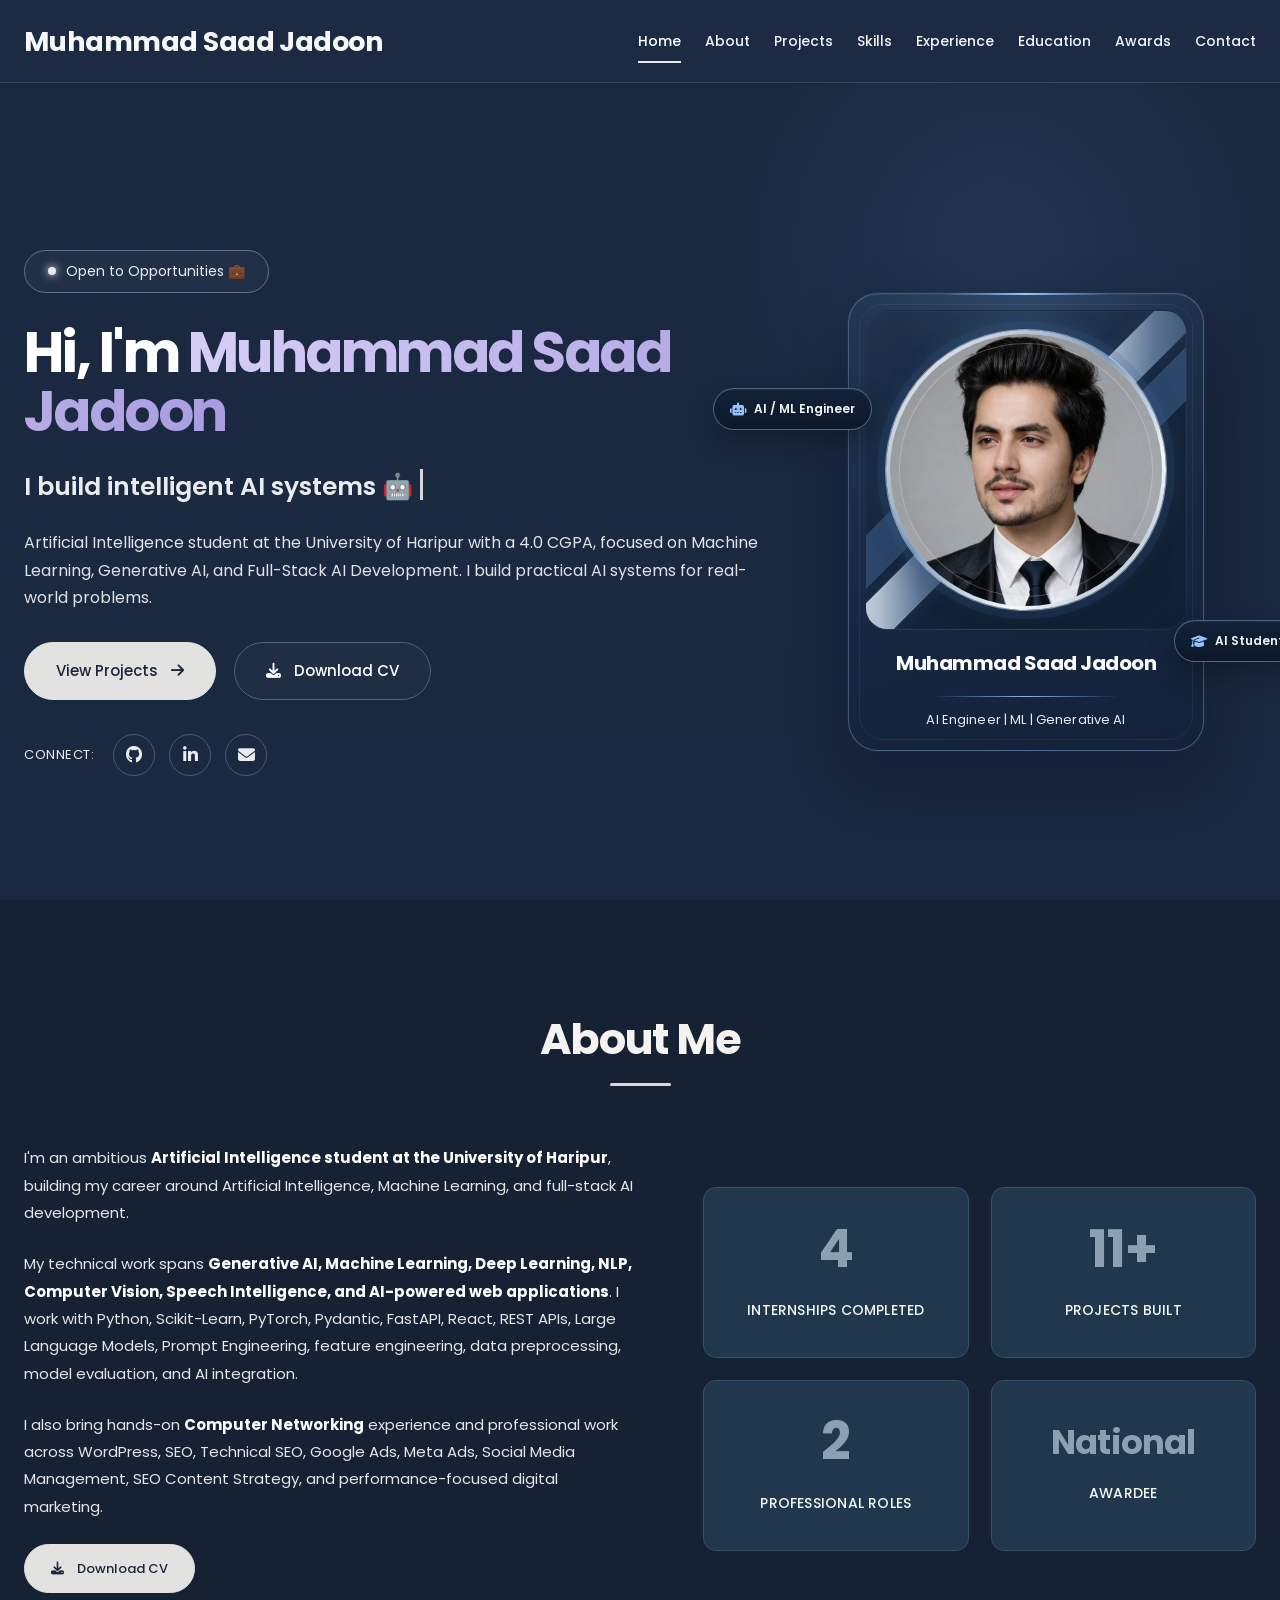
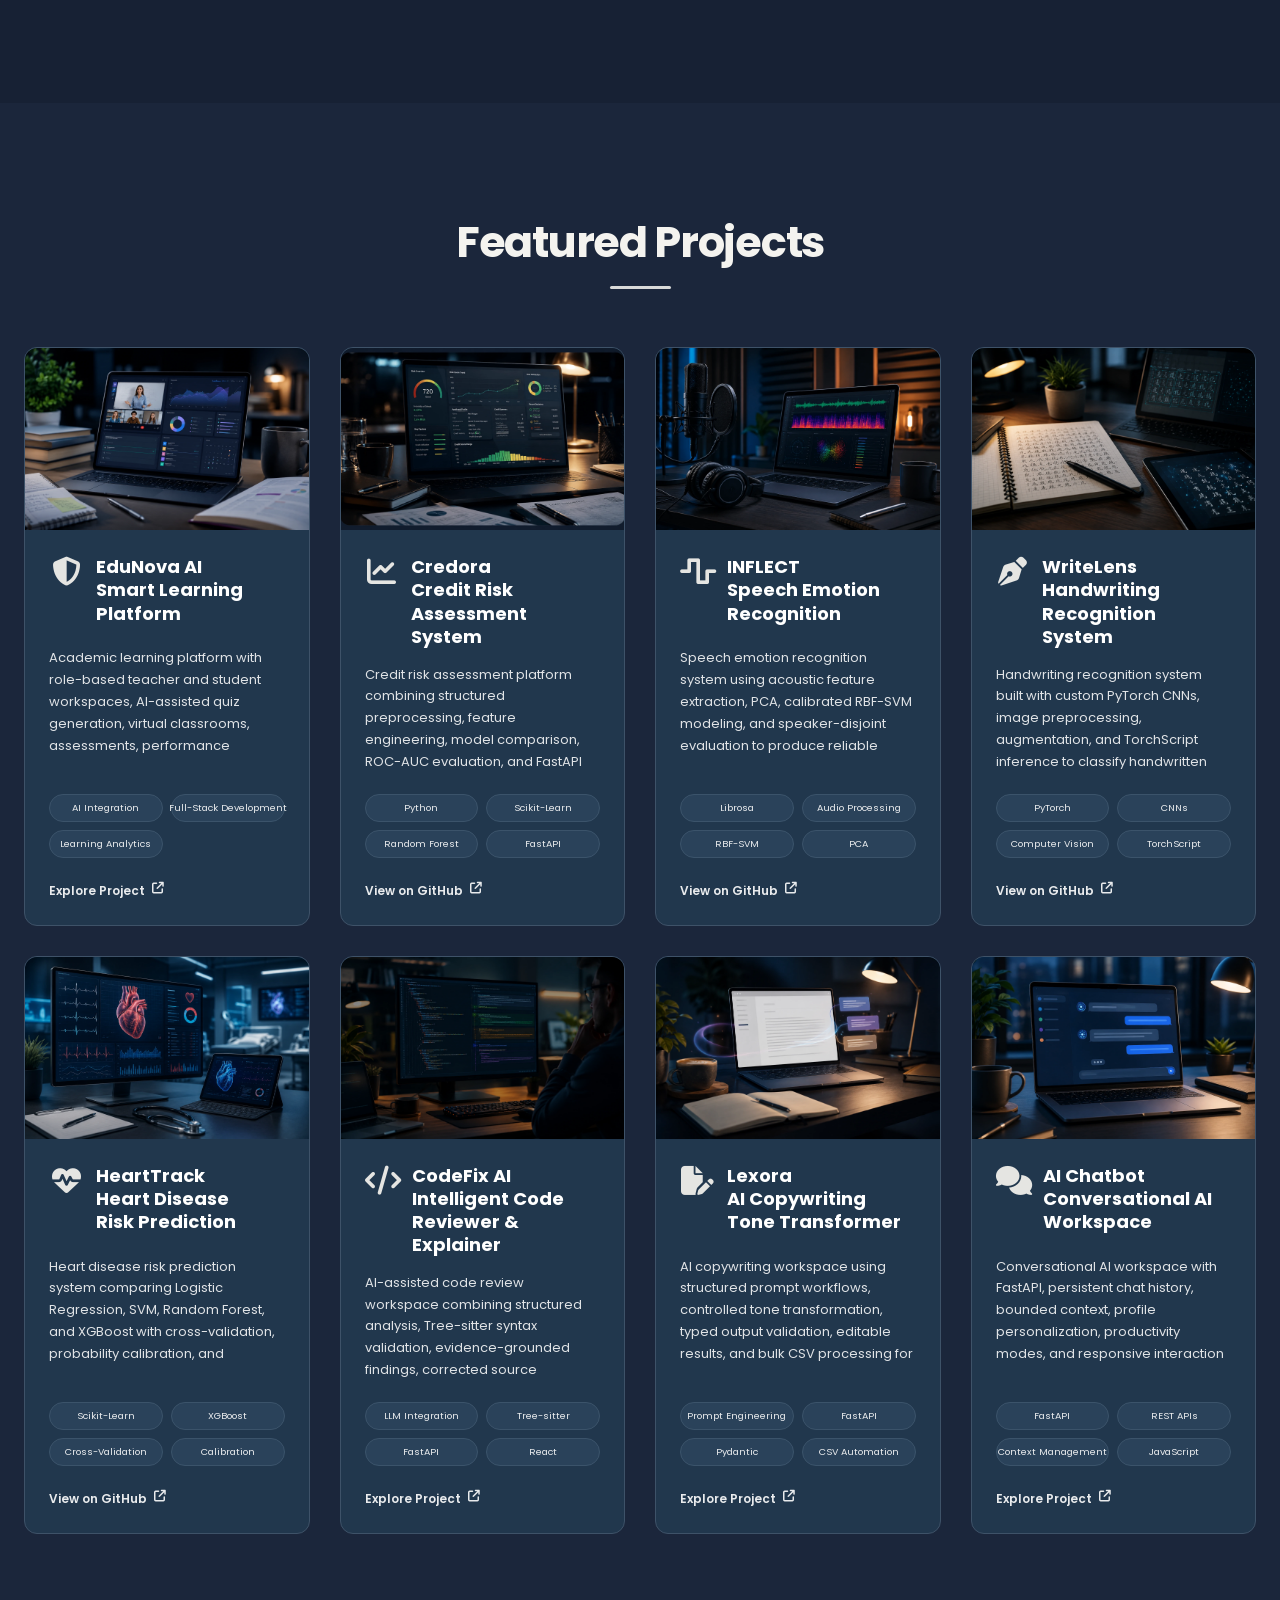
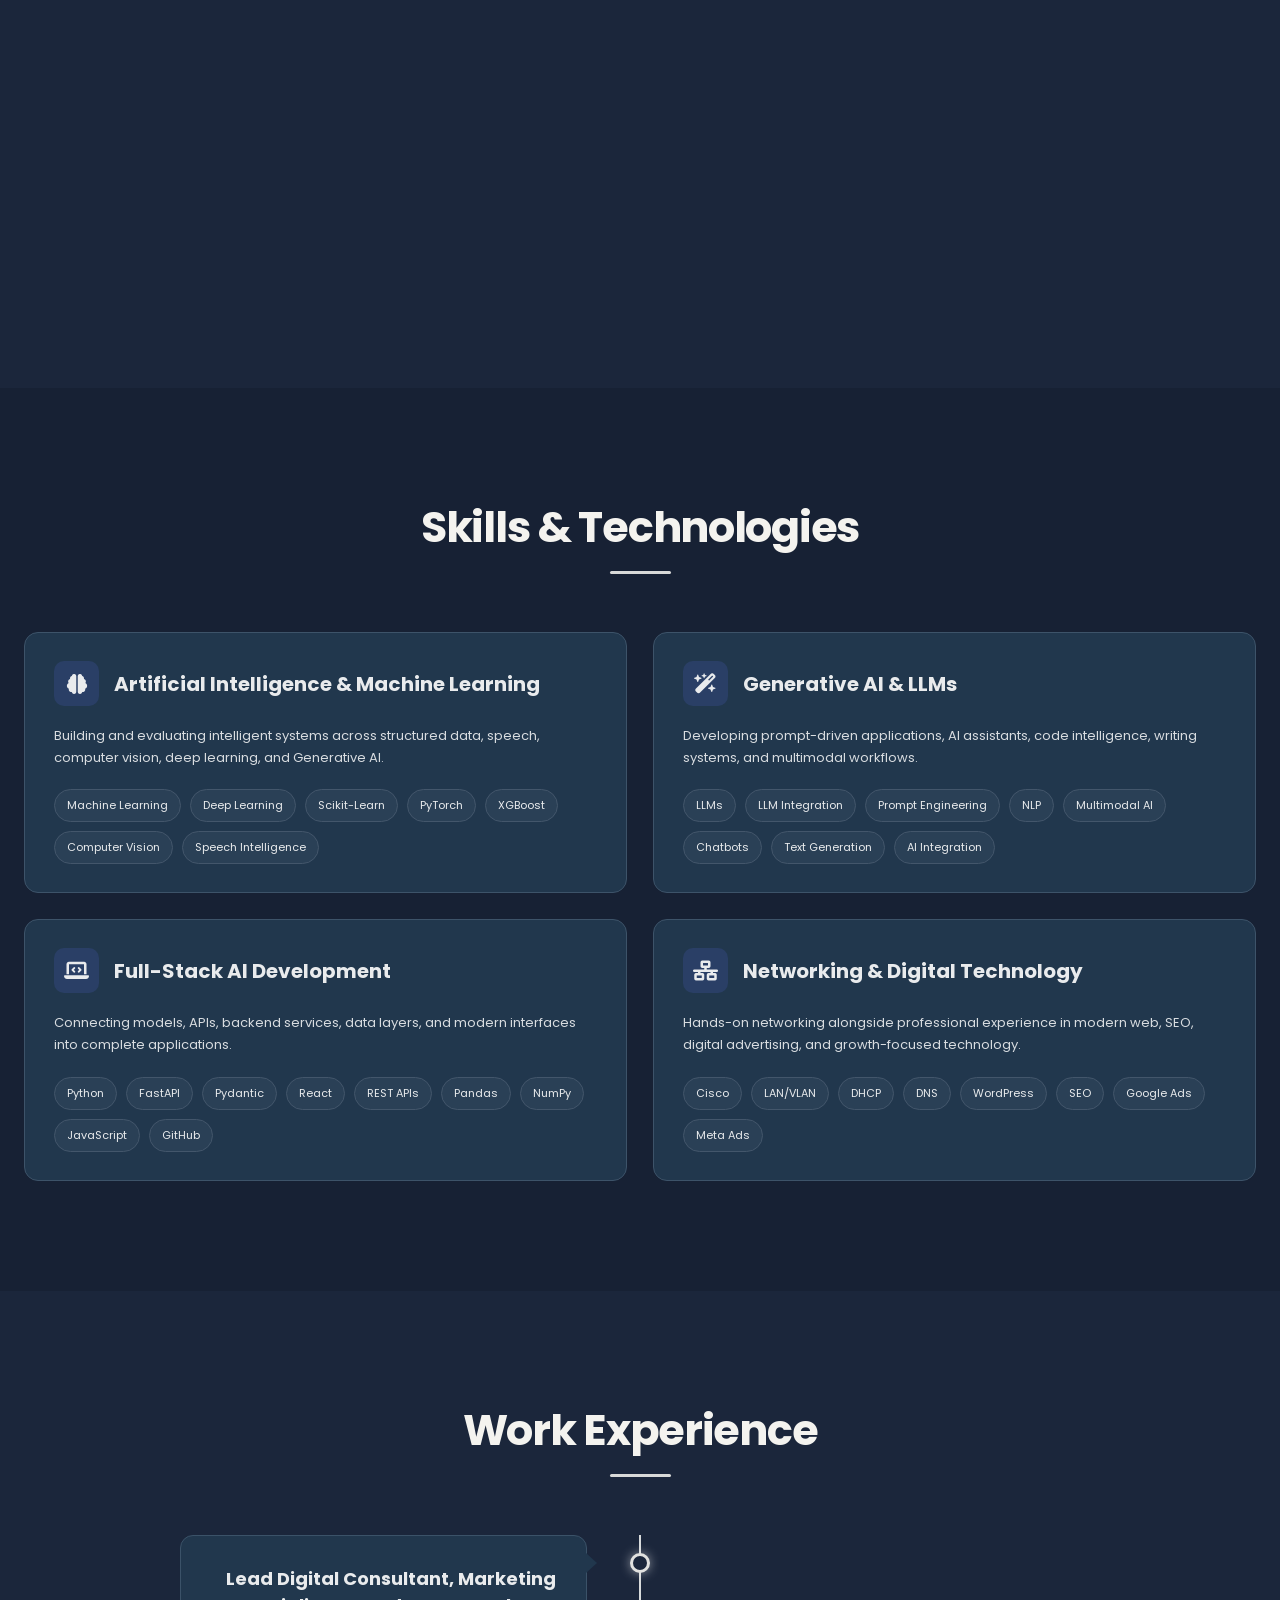
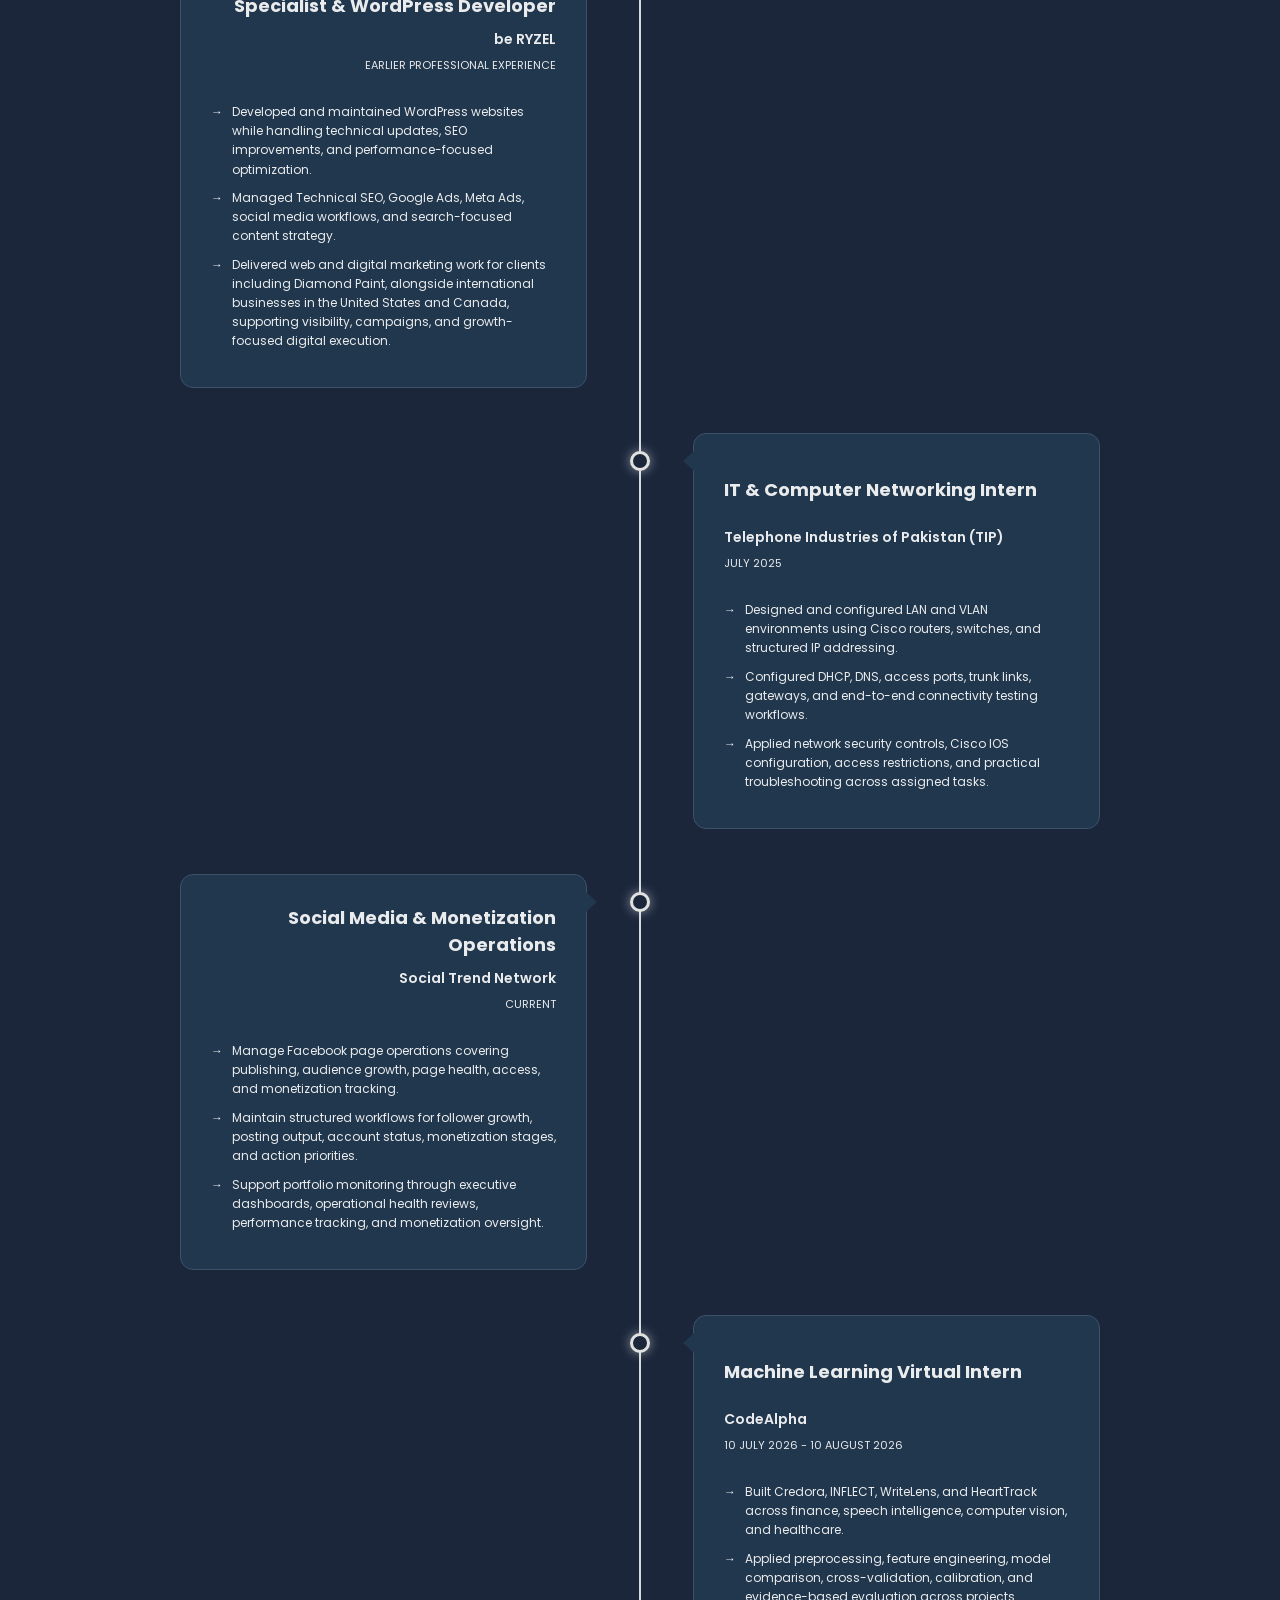
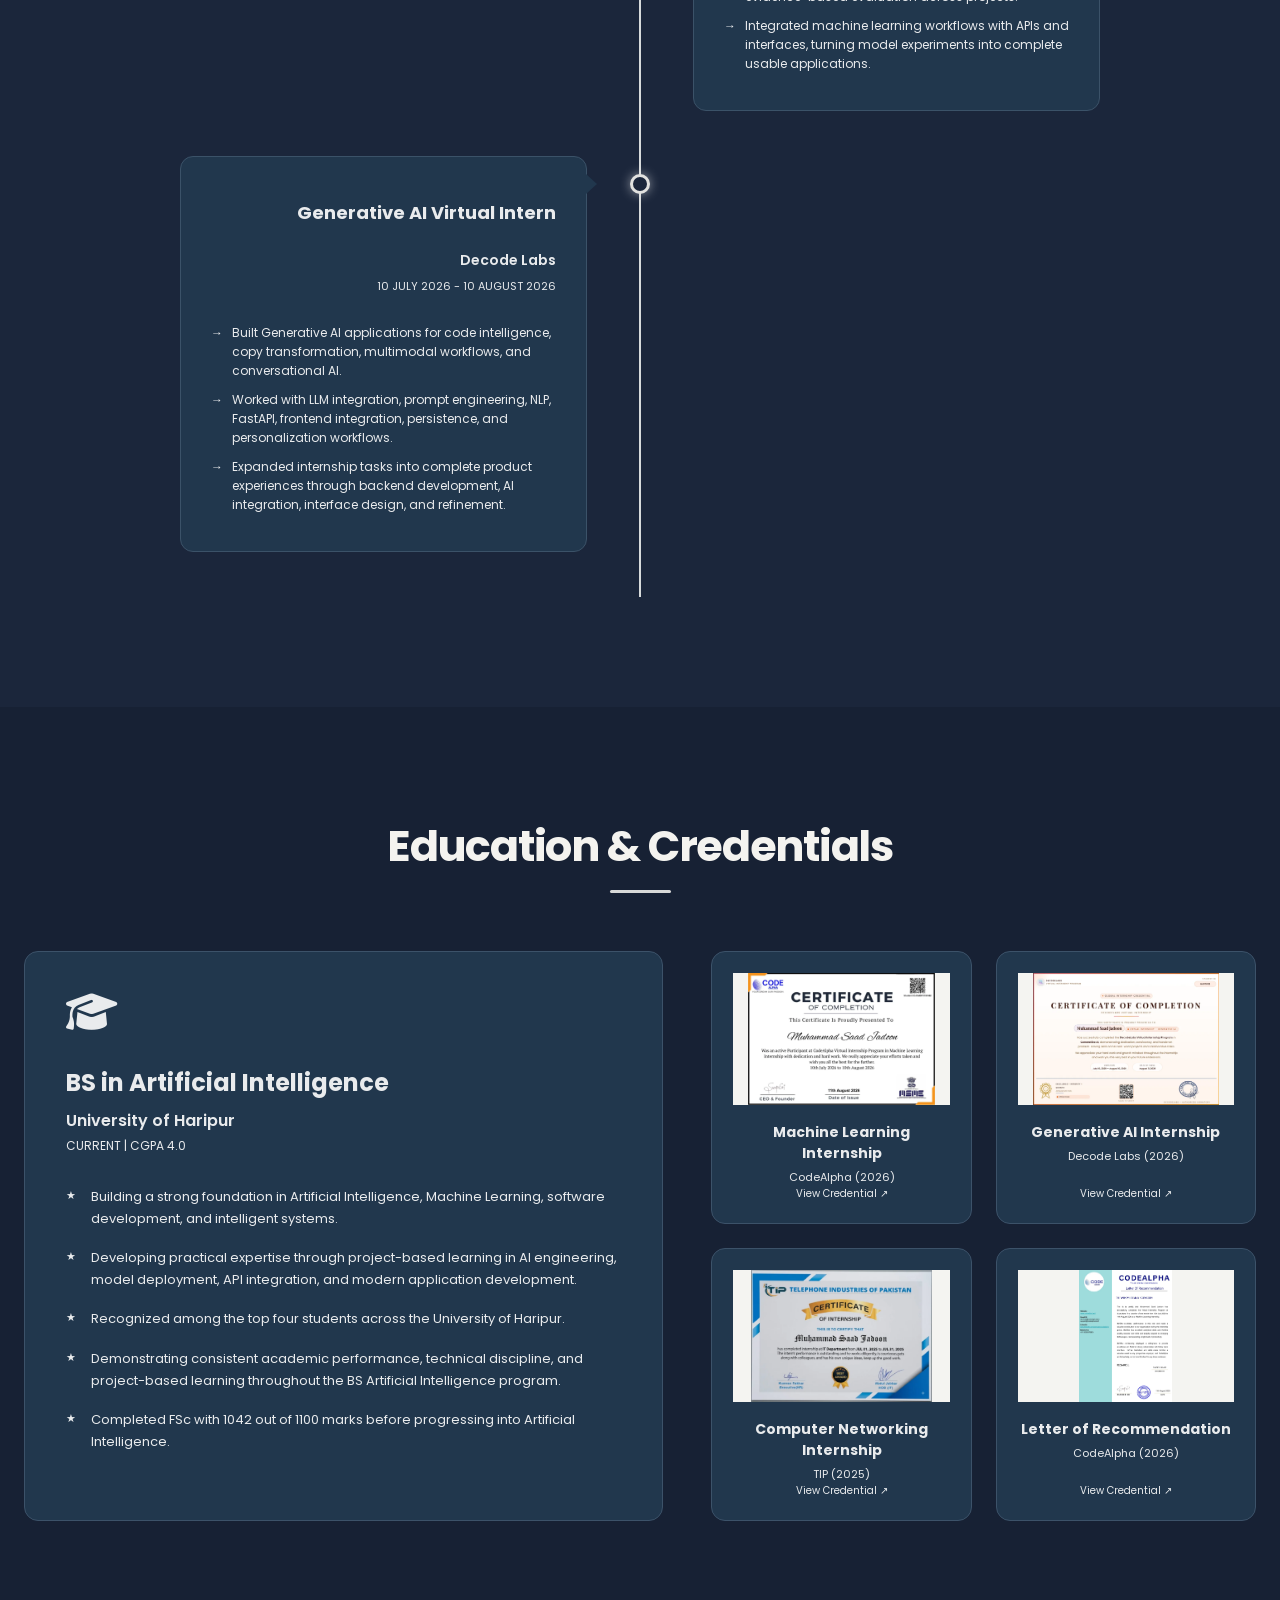
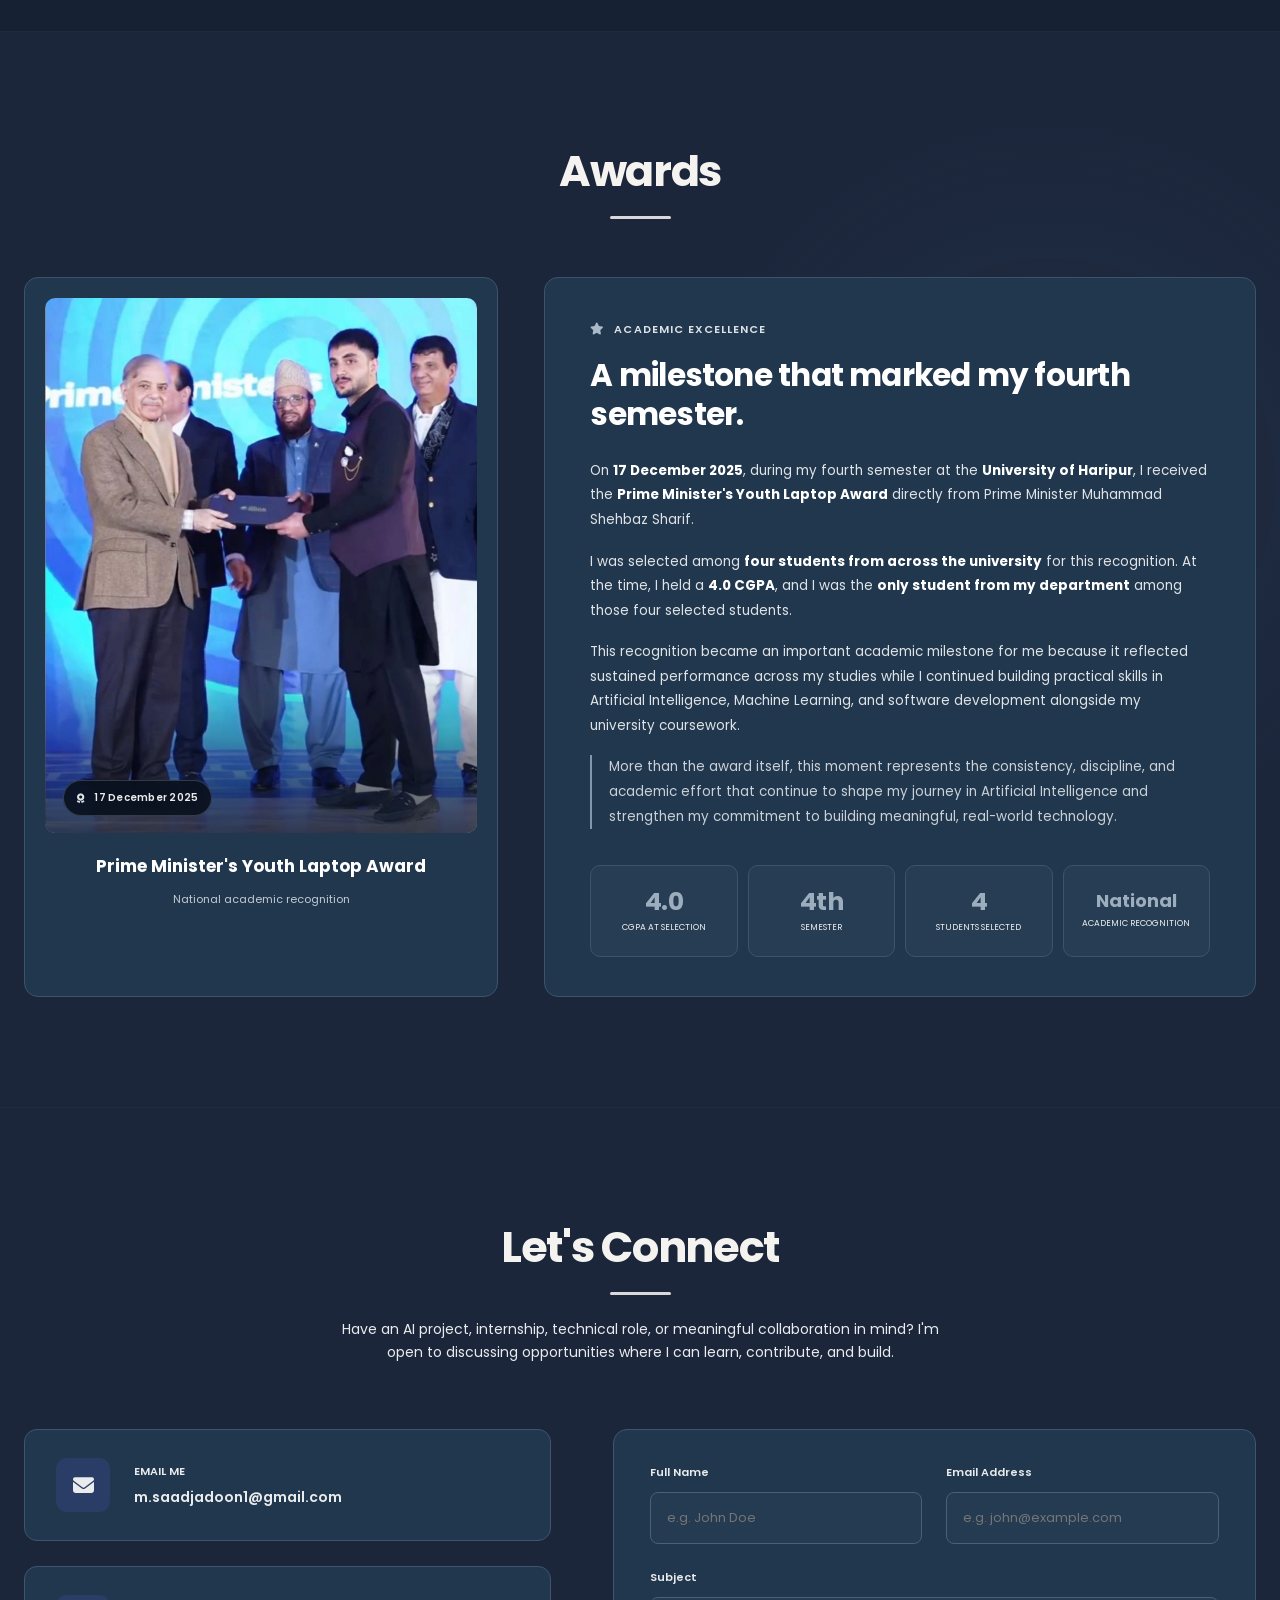
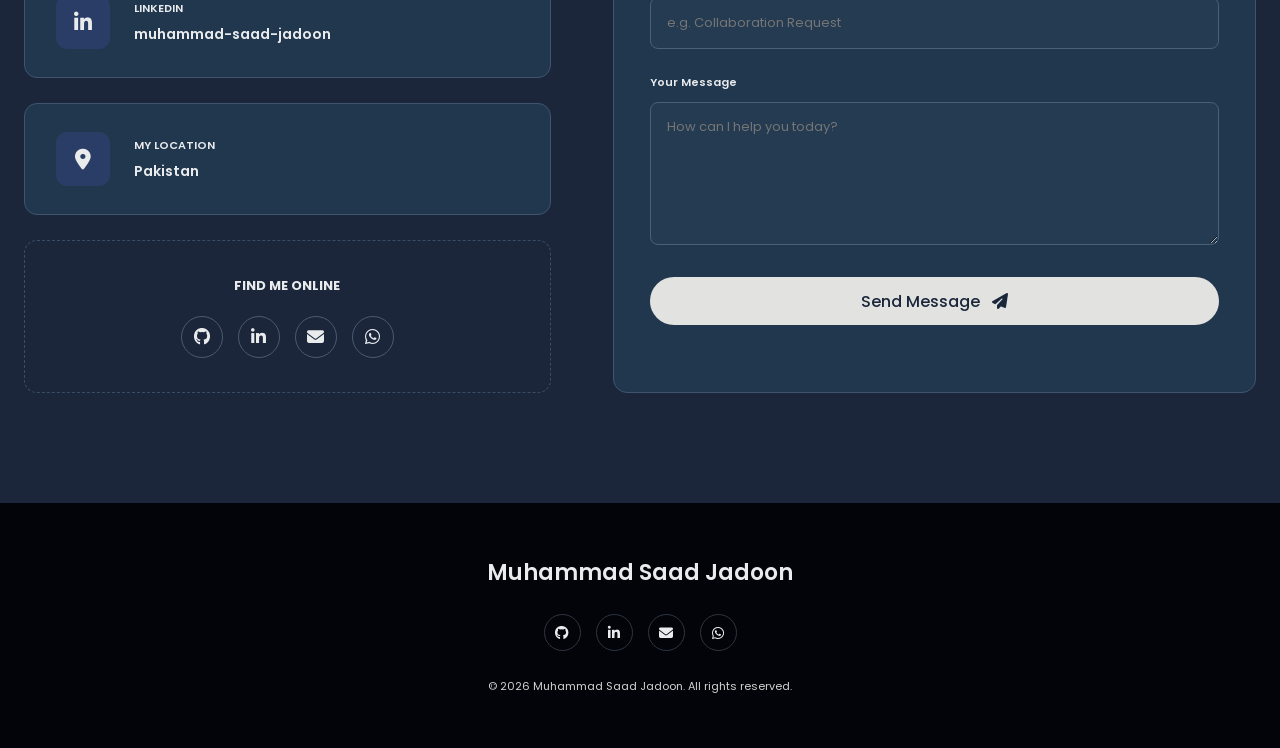
==== index.html @ 1d73422e "Add files via upload" ====
<!DOCTYPE html>

<html lang="en">
<head>
<meta charset="utf-8"/>
<meta content="width=device-width, initial-scale=1.0" name="viewport"/>
<meta content="Muhammad Saad Jadoon - Artificial Intelligence, Machine Learning, Generative AI and Full-Stack AI portfolio." name="description"/>
<title>Muhammad Saad Jadoon | AI &amp; ML Portfolio</title>
<link href="https://fonts.googleapis.com" rel="preconnect"/>
<link crossorigin="" href="https://fonts.gstatic.com" rel="preconnect"/>
<link href="https://fonts.googleapis.com/css2?family=Poppins:wght@300;400;500;600;700;800&amp;display=swap" rel="stylesheet"/>
<link href="https://cdnjs.cloudflare.com/ajax/libs/font-awesome/6.7.2/css/all.min.css" rel="stylesheet"/>
<link href="assets/css/style.css" rel="stylesheet"/></head>
<body>
<header class="navbar"><div class="container nav-inner"><a class="logo" href="#home">Muhammad Saad Jadoon</a><button class="nav-toggle"><i class="fa-solid fa-bars"></i></button><nav class="nav-links"><a href="#home">Home</a><a href="#about">About</a><a href="#projects">Projects</a><a href="#skills">Skills</a><a href="#experience">Experience</a><a href="#education">Education</a><a href="#awards">Awards</a><a href="#contact">Contact</a></nav></div></header>
<main>
<section class="home" id="home"><div class="container home-grid"><div class="home-copy reveal"><div class="opportunity"><span class="light"></span> Open to Opportunities 💼</div><h1>Hi, I'm <span class="name">Muhammad Saad<br/>Jadoon</span></h1><div class="typed-line"><span id="typed"></span><span class="cursor"></span></div><p>Artificial Intelligence student at the University of Haripur with a 4.0 CGPA, focused on Machine Learning, Generative AI, and Full-Stack AI Development. I build practical AI systems for real-world problems.</p><div class="home-actions"><a class="btn light" href="#projects">View Projects <i class="fa-solid fa-arrow-right"></i></a><a class="btn outline" download="" href="Muhammad_Saad_Jadoon_CV.pdf"><i class="fa-solid fa-download"></i> Download CV</a></div><div class="connect-row"><span class="label">CONNECT:</span><a aria-label="GitHub" class="social-circle" href="https://github.com/muhammadsaadjadoon" rel="noopener noreferrer" target="_blank" title="GitHub"><i class="fa-brands fa-github"></i></a><a aria-label="LinkedIn" class="social-circle" href="https://www.linkedin.com/in/muhammad-saad-jadoon/" rel="noopener noreferrer" target="_blank" title="LinkedIn"><i class="fa-brands fa-linkedin-in"></i></a><a aria-label="Email" class="social-circle" href="mailto:m.saadjadoon1@gmail.com" title="Email"><i class="fa-solid fa-envelope"></i></a></div></div><div class="profile-card reveal"><span class="float-pill left"><i class="fa-solid fa-robot"></i> AI / ML Engineer</span><div class="portrait-stage"><div class="portrait-ring"><img alt="Muhammad Saad Jadoon" src="assets/profile.jpg"/></div></div><span class="float-pill right"><i class="fa-solid fa-graduation-cap"></i> AI Student</span><div class="profile-name">Muhammad Saad Jadoon</div><div class="profile-role">AI Engineer | ML | Generative AI</div></div></div></section>
<section class="section alt about" id="about"><div class="container"><div class="section-head reveal"><h2>About Me</h2><div class="bar"></div></div><div class="about-grid"><div class="about-text reveal"><p>I'm an ambitious <strong>Artificial Intelligence student at the University of Haripur</strong>, building my career around Artificial Intelligence, Machine Learning, and full-stack AI development.</p><p>My technical work spans <strong>Generative AI, Machine Learning, Deep Learning, NLP, Computer Vision, Speech Intelligence, and AI-powered web applications</strong>. I work with Python, Scikit-Learn, PyTorch, Pydantic, FastAPI, React, REST APIs, Large Language Models, Prompt Engineering, feature engineering, data preprocessing, model evaluation, and AI integration.</p><p>I also bring hands-on <strong>Computer Networking</strong> experience and professional work across WordPress, SEO, Technical SEO, Google Ads, Meta Ads, Social Media Management, SEO Content Strategy, and performance-focused digital marketing.</p><a class="btn light" download="" href="Muhammad_Saad_Jadoon_CV.pdf"><i class="fa-solid fa-download"></i> Download CV</a></div><div class="stat-grid reveal"><div class="stat-card"><div><strong>4</strong><span>Internships Completed</span></div></div><div class="stat-card"><div><strong>11+</strong><span>Projects Built</span></div></div><div class="stat-card"><div><strong>2</strong><span>Professional Roles</span></div></div><div class="stat-card stat-card-text"><div><strong>National</strong><span>Awardee</span></div></div></div></div></div></section>
<section class="section" id="projects"><div class="container"><div class="section-head reveal"><h2>Featured Projects</h2><div class="bar"></div></div><div class="project-grid"><article class="project-card reveal"><div class="project-thumb"><img alt="EduNova AI Smart Learning Platform" src="assets/edunova.webp"/></div><div class="project-body"><div class="project-title"><i class="fa-solid fa-shield-halved"></i><h3><span>EduNova AI</span><span>Smart Learning</span><span>Platform</span></h3></div><p>Academic learning platform with role-based teacher and student workspaces, AI-assisted quiz generation, virtual classrooms, assessments, performance analytics, and structured revision tools for learning.</p><div class="tags"><span>AI Integration</span><span>Full-Stack Development</span><span>Learning Analytics</span></div><a class="card-link" href="https://github.com/muhammadsaadjadoon" target="_blank">Explore Project <i class="fa-solid fa-arrow-up-right-from-square"></i></a></div></article><article class="project-card reveal"><div class="project-thumb"><img src="assets/credora.webp"/></div><div class="project-body"><div class="project-title"><i class="fa-solid fa-chart-line"></i><h3><span>Credora</span><span>Credit Risk</span><span>Assessment System</span></h3></div><p>Credit risk assessment platform combining structured preprocessing, feature engineering, model comparison, ROC-AUC evaluation, and FastAPI inference to deliver consistent, interpretable applicant risk predictions.</p><div class="tags"><span>Python</span><span>Scikit-Learn</span><span>Random Forest</span><span>FastAPI</span></div><a class="card-link" href="https://github.com/muhammadsaadjadoon/CodeAlpha_Tasks" target="_blank">View on GitHub <i class="fa-solid fa-arrow-up-right-from-square"></i></a></div></article><article class="project-card reveal"><div class="project-thumb"><img src="assets/inflect.webp"/></div><div class="project-body"><div class="project-title"><i class="fa-solid fa-wave-square"></i><h3><span>INFLECT</span><span>Speech Emotion</span><span>Recognition</span></h3></div><p>Speech emotion recognition system using acoustic feature extraction, PCA, calibrated RBF-SVM modeling, and speaker-disjoint evaluation to produce reliable emotion probability estimates from audio.</p><div class="tags"><span>Librosa</span><span>Audio Processing</span><span>RBF-SVM</span><span>PCA</span></div><a class="card-link" href="https://github.com/muhammadsaadjadoon/CodeAlpha_Tasks" target="_blank">View on GitHub <i class="fa-solid fa-arrow-up-right-from-square"></i></a></div></article><article class="project-card reveal"><div class="project-thumb"><img src="assets/writelens.webp"/></div><div class="project-body"><div class="project-title"><i class="fa-solid fa-pen-nib"></i><h3><span>WriteLens</span><span>Handwriting</span><span>Recognition System</span></h3></div><p>Handwriting recognition system built with custom PyTorch CNNs, image preprocessing, augmentation, and TorchScript inference to classify handwritten digits and characters accurately across standard datasets.</p><div class="tags"><span>PyTorch</span><span>CNNs</span><span>Computer Vision</span><span>TorchScript</span></div><a class="card-link" href="https://github.com/muhammadsaadjadoon/CodeAlpha_Tasks" target="_blank">View on GitHub <i class="fa-solid fa-arrow-up-right-from-square"></i></a></div></article><article class="project-card reveal"><div class="project-thumb"><img src="assets/hearttrack.webp"/></div><div class="project-body"><div class="project-title"><i class="fa-solid fa-heart-pulse"></i><h3><span>HeartTrack</span><span>Heart Disease</span><span>Risk Prediction</span></h3></div><p>Heart disease risk prediction system comparing Logistic Regression, SVM, Random Forest, and XGBoost with cross-validation, probability calibration, and structured clinical inputs for assessment.</p><div class="tags"><span>Scikit-Learn</span><span>XGBoost</span><span>Cross-Validation</span><span>Calibration</span></div><a class="card-link" href="https://github.com/muhammadsaadjadoon/CodeAlpha_Tasks" target="_blank">View on GitHub <i class="fa-solid fa-arrow-up-right-from-square"></i></a></div></article><article class="project-card reveal"><div class="project-thumb"><img src="assets/codefix.webp"/></div><div class="project-body"><div class="project-title"><i class="fa-solid fa-code"></i><h3><span>CodeFix AI</span><span>Intelligent Code</span><span>Reviewer &amp; Explainer</span></h3></div><p>AI-assisted code review workspace combining structured analysis, Tree-sitter syntax validation, evidence-grounded findings, corrected source guidance, and clear technical explanations for practical software review.</p><div class="tags"><span>LLM Integration</span><span>Tree-sitter</span><span>FastAPI</span><span>React</span></div><a class="card-link" href="https://github.com/muhammadsaadjadoon" target="_blank">Explore Project <i class="fa-solid fa-arrow-up-right-from-square"></i></a></div></article><article class="project-card reveal"><div class="project-thumb"><img src="assets/lexora.webp"/></div><div class="project-body"><div class="project-title"><i class="fa-solid fa-file-pen"></i><h3><span>Lexora</span><span>AI Copywriting</span><span>Tone Transformer</span></h3></div><p>AI copywriting workspace using structured prompt workflows, controlled tone transformation, typed output validation, editable results, and bulk CSV processing for consistent reusable marketing content.</p><div class="tags"><span>Prompt Engineering</span><span>FastAPI</span><span>Pydantic</span><span>CSV Automation</span></div><a class="card-link" href="https://github.com/muhammadsaadjadoon" target="_blank">Explore Project <i class="fa-solid fa-arrow-up-right-from-square"></i></a></div></article><article class="project-card reveal"><div class="project-thumb"><img src="assets/chatbot.webp"/></div><div class="project-body"><div class="project-title"><i class="fa-solid fa-comments"></i><h3><span>AI Chatbot</span><span>Conversational AI</span><span>Workspace</span></h3></div><p>Conversational AI workspace with FastAPI, persistent chat history, bounded context, profile personalization, productivity modes, and responsive interaction flows for practical everyday assistance.</p><div class="tags"><span>FastAPI</span><span>REST APIs</span><span>Context Management</span><span>JavaScript</span></div><a class="card-link" href="https://github.com/muhammadsaadjadoon" target="_blank">Explore Project <i class="fa-solid fa-arrow-up-right-from-square"></i></a></div></article></div><div aria-label="Explore project collections" class="project-collections reveal">
<div class="project-collections-label">
<span>Explore by specialization</span>
<i class="fa-solid fa-layer-group"></i>
</div>
<div class="project-collection-grid">
<a class="project-collection-card ml-collection" href="machine-learning-projects.html">
<div class="collection-icon"><i class="fa-solid fa-brain"></i></div>
<div class="collection-copy">
<span class="collection-kicker">Machine Learning Collection</span>
<strong>See All Machine Learning Projects</strong>
<small>Predictive modeling, speech intelligence, computer vision &amp; healthcare ML</small>
</div>
<span class="collection-arrow"><i class="fa-solid fa-arrow-right-long"></i></span>
</a>
<a class="project-collection-card genai-collection" href="generative-ai-projects.html">
<div class="collection-icon"><i class="fa-solid fa-wand-magic-sparkles"></i></div>
<div class="collection-copy">
<span class="collection-kicker">Generative AI Collection</span>
<strong>See All Generative AI Projects</strong>
<small>LLM applications, code intelligence, conversational AI &amp; multimodal workflows</small>
</div>
<span class="collection-arrow"><i class="fa-solid fa-arrow-right-long"></i></span>
</a>
</div>
</div><div class="more-btn reveal"><a href="https://github.com/muhammadsaadjadoon" target="_blank">Explore All Projects <i class="fa-solid fa-arrow-right"></i></a></div></div></section>


<section class="section alt" id="skills"><div class="container"><div class="section-head reveal"><h2>Skills &amp; Technologies</h2><div class="bar"></div></div><div class="skills-grid"><div class="skill-panel reveal"><div class="skill-head"><div class="icon"><i class="fa-solid fa-brain"></i></div><h3>Artificial Intelligence &amp; Machine Learning</h3></div><p>Building and evaluating intelligent systems across structured data, speech, computer vision, deep learning, and Generative AI.</p><div class="skill-tags"><span>Machine Learning</span><span>Deep Learning</span><span>Scikit-Learn</span><span>PyTorch</span><span>XGBoost</span><span>Computer Vision</span><span>Speech Intelligence</span></div></div><div class="skill-panel reveal"><div class="skill-head"><div class="icon"><i class="fa-solid fa-wand-magic-sparkles"></i></div><h3>Generative AI &amp; LLMs</h3></div><p>Developing prompt-driven applications, AI assistants, code intelligence, writing systems, and multimodal workflows.</p><div class="skill-tags"><span>LLMs</span><span>LLM Integration</span><span>Prompt Engineering</span><span>NLP</span><span>Multimodal AI</span><span>Chatbots</span><span>Text Generation</span><span>AI Integration</span></div></div><div class="skill-panel reveal"><div class="skill-head"><div class="icon"><i class="fa-solid fa-laptop-code"></i></div><h3>Full-Stack AI Development</h3></div><p>Connecting models, APIs, backend services, data layers, and modern interfaces into complete applications.</p><div class="skill-tags"><span>Python</span><span>FastAPI</span><span>Pydantic</span><span>React</span><span>REST APIs</span><span>Pandas</span><span>NumPy</span><span>JavaScript</span><span>GitHub</span></div></div><div class="skill-panel reveal"><div class="skill-head"><div class="icon"><i class="fa-solid fa-network-wired"></i></div><h3>Networking &amp; Digital Technology</h3></div><p>Hands-on networking alongside professional experience in modern web, SEO, digital advertising, and growth-focused technology.</p><div class="skill-tags"><span>Cisco</span><span>LAN/VLAN</span><span>DHCP</span><span>DNS</span><span>WordPress</span><span>SEO</span><span>Google Ads</span><span>Meta Ads</span></div></div></div></div></section>
<section class="section" id="experience">
<div class="container">
<div class="section-head reveal">
<h2>Work Experience</h2>
<div class="bar"></div>
</div>
<div class="timeline experience-balanced">
<div class="timeline-item reveal">
<span class="timeline-dot"></span>
<div class="timeline-card">
<h3>Lead Digital Consultant, Marketing Specialist &amp; WordPress Developer</h3>
<div class="org">be RYZEL</div>
<div class="date">Earlier Professional Experience</div>
<ul>
<li>Developed and maintained WordPress websites while handling technical updates, SEO improvements, and performance-focused optimization.</li>
<li>Managed Technical SEO, Google Ads, Meta Ads, social media workflows, and search-focused content strategy.</li>
<li>Delivered web and digital marketing work for clients including Diamond Paint, alongside international businesses in the United States and Canada, supporting visibility, campaigns, and growth-focused digital execution.</li>
</ul>
</div>
</div>
<div class="timeline-item reveal">
<span class="timeline-dot"></span>
<div class="timeline-card">
<h3>IT &amp; Computer Networking Intern</h3>
<div class="org">Telephone Industries of Pakistan (TIP)</div>
<div class="date">July 2025</div>
<ul>
<li>Designed and configured LAN and VLAN environments using Cisco routers, switches, and structured IP addressing.</li>
<li>Configured DHCP, DNS, access ports, trunk links, gateways, and end-to-end connectivity testing workflows.</li>
<li>Applied network security controls, Cisco IOS configuration, access restrictions, and practical troubleshooting across assigned tasks.</li>
</ul>
</div>
</div>
<div class="timeline-item reveal">
<span class="timeline-dot"></span>
<div class="timeline-card">
<h3>Social Media &amp; Monetization Operations</h3>
<div class="org">Social Trend Network</div>
<div class="date">Current</div>
<ul>
<li>Manage Facebook page operations covering publishing, audience growth, page health, access, and monetization tracking.</li>
<li>Maintain structured workflows for follower growth, posting output, account status, monetization stages, and action priorities.</li>
<li>Support portfolio monitoring through executive dashboards, operational health reviews, performance tracking, and monetization oversight.</li>
</ul>
</div>
</div>
<div class="timeline-item reveal">
<span class="timeline-dot"></span>
<div class="timeline-card">
<h3>Machine Learning Virtual Intern</h3>
<div class="org">CodeAlpha</div>
<div class="date">10 July 2026 - 10 August 2026</div>
<ul>
<li>Built Credora, INFLECT, WriteLens, and HeartTrack across finance, speech intelligence, computer vision, and healthcare.</li>
<li>Applied preprocessing, feature engineering, model comparison, cross-validation, calibration, and evidence-based evaluation across projects.</li>
<li>Integrated machine learning workflows with APIs and interfaces, turning model experiments into complete usable applications.</li>
</ul>
</div>
</div>
<div class="timeline-item reveal">
<span class="timeline-dot"></span>
<div class="timeline-card">
<h3>Generative AI Virtual Intern</h3>
<div class="org">Decode Labs</div>
<div class="date">10 July 2026 - 10 August 2026</div>
<ul>
<li>Built Generative AI applications for code intelligence, copy transformation, multimodal workflows, and conversational AI.</li>
<li>Worked with LLM integration, prompt engineering, NLP, FastAPI, frontend integration, persistence, and personalization workflows.</li>
<li>Expanded internship tasks into complete product experiences through backend development, AI integration, interface design, and refinement.</li>
</ul>
</div>
</div>
</div>
</div>
</section>
<section class="section alt" id="education"><div class="container"><div class="section-head reveal"><h2>Education &amp; Credentials</h2><div class="bar"></div></div><div class="edu-grid"><div class="degree-card reveal"><i class="fa-solid fa-graduation-cap"></i><h3>BS in Artificial Intelligence</h3><div class="school">University of Haripur</div><div class="edate">Current | CGPA 4.0</div><ul><li>Building a strong foundation in Artificial Intelligence, Machine Learning, software development, and intelligent systems.</li><li>Developing practical expertise through project-based learning in AI engineering, model deployment, API integration, and modern application development.</li><li>Recognized among the top four students across the University of Haripur.</li><li>Demonstrating consistent academic performance, technical discipline, and project-based learning throughout the BS Artificial Intelligence program.</li><li>Completed FSc with 1042 out of 1100 marks before progressing into Artificial Intelligence.</li></ul></div><div class="cred-grid"><div class="cred reveal"><div class="cred-img"><img src="assets/codealpha-certificate.webp"/></div><h4>Machine Learning Internship</h4><p>CodeAlpha (2026)</p><a href="assets/codealpha-certificate.png" target="_blank">View Credential ↗</a></div><div class="cred reveal"><div class="cred-img"><img src="assets/decodelabs-certificate.webp"/></div><h4>Generative AI Internship</h4><p>Decode Labs (2026)</p><a href="assets/decodelabs-certificate.png" target="_blank">View Credential ↗</a></div><div class="cred reveal"><div class="cred-img"><img src="assets/tip-certificate.webp"/></div><h4>Computer Networking Internship</h4><p>TIP (2025)</p><a href="assets/tip-certificate.jpg" target="_blank">View Credential ↗</a></div><div class="cred reveal"><div class="cred-img"><img src="assets/codealpha-lor.webp"/></div><h4>Letter of Recommendation</h4><p>CodeAlpha (2026)</p><a href="assets/codealpha-lor.png" target="_blank">View Credential ↗</a></div></div></div></div></section>
<section class="section recognition-section" id="awards">
<div class="container">
<div class="section-head reveal">
<h2>Awards</h2>
<div class="bar"></div>
</div>
<div class="recognition-grid">
<figure class="recognition-photo-card reveal">
<div class="recognition-photo">
<img alt="Prime Minister's Youth Laptop Award ceremony, 17 December 2025" src="assets/pm_youth_laptop_award_2025.webp"/>
<div class="recognition-photo-badge">
<i class="fa-solid fa-award"></i>
<span>17 December 2025</span>
</div>
</div>
<figcaption>
<strong>Prime Minister's Youth Laptop Award</strong>
<span>National academic recognition</span>
</figcaption>
</figure>
<article class="recognition-story reveal">
<div class="recognition-eyebrow">
<i class="fa-solid fa-star"></i>
          Academic Excellence
        </div>
<h3>A milestone that marked my fourth semester.</h3>
<p>
          On <strong>17 December 2025</strong>, during my fourth semester at the
          <strong>University of Haripur</strong>, I received the
          <strong>Prime Minister's Youth Laptop Award</strong> directly from
          Prime Minister Muhammad Shehbaz Sharif.
        </p>
<p>
          I was selected among <strong>four students from across the university</strong>
          for this recognition. At the time, I held a <strong>4.0 CGPA</strong>,
          and I was the <strong>only student from my department</strong> among those
          four selected students.
        </p>
<p>
          This recognition became an important academic milestone for me because it
          reflected sustained performance across my studies while I continued building
          practical skills in Artificial Intelligence, Machine Learning, and software
          development alongside my university coursework.
        </p>
<p class="recognition-note">
          More than the award itself, this moment represents the consistency,
          discipline, and academic effort that continue to shape my journey in
          Artificial Intelligence and strengthen my commitment to building meaningful,
          real-world technology.
        </p>
<div class="recognition-facts">
<div>
<strong>4.0</strong>
<span>CGPA at Selection</span>
</div>
<div>
<strong>4th</strong>
<span>Semester</span>
</div>
<div>
<strong>4</strong>
<span>Students Selected</span>
</div>
<div class="fact-wide">
<strong>National</strong>
<span>Academic Recognition</span>
</div>
</div>
</article>
</div>
</div>
</section>
<section class="section" id="contact"><div class="container"><div class="section-head reveal"><h2>Let's Connect</h2><div class="bar"></div></div><p class="contact-intro reveal">Have an AI project, internship, technical role, or meaningful collaboration in mind? I'm open to discussing opportunities where I can learn, contribute, and build.</p><div class="contact-grid"><div class="contact-stack reveal"><a class="contact-card" href="mailto:m.saadjadoon1@gmail.com"><div class="iconbox"><i class="fa-solid fa-envelope"></i></div><div><div class="small">Email Me</div><div class="value">m.saadjadoon1@gmail.com</div></div></a><a class="contact-card" href="https://www.linkedin.com/in/muhammad-saad-jadoon/" target="_blank"><div class="iconbox"><i class="fa-brands fa-linkedin-in"></i></div><div><div class="small">LinkedIn</div><div class="value">muhammad-saad-jadoon</div></div></a><div class="contact-card"><div class="iconbox"><i class="fa-solid fa-location-dot"></i></div><div><div class="small">My Location</div><div class="value">Pakistan</div></div></div><div class="online-box"><strong>Find Me Online</strong><div class="online-social"><a aria-label="GitHub" class="social-circle" href="https://github.com/muhammadsaadjadoon" rel="noopener noreferrer" target="_blank" title="GitHub"><i class="fa-brands fa-github"></i></a><a aria-label="LinkedIn" class="social-circle" href="https://www.linkedin.com/in/muhammad-saad-jadoon/" rel="noopener noreferrer" target="_blank" title="LinkedIn"><i class="fa-brands fa-linkedin-in"></i></a><a aria-label="Email" class="social-circle" href="mailto:m.saadjadoon1@gmail.com" title="Email"><i class="fa-solid fa-envelope"></i></a><a aria-label="WhatsApp" class="social-circle" href="https://wa.me/923367705145" rel="noopener noreferrer" target="_blank" title="Chat on WhatsApp"><i class="fa-brands fa-whatsapp"></i></a></div></div></div><form action="/thanks.html" class="contact-form reveal" data-netlify="true" method="POST" name="portfolio-contact" netlify-honeypot="bot-field"><input name="form-name" type="hidden" value="portfolio-contact"/><p style="display:none"><input name="bot-field"/></p><div class="form-row"><div class="field"><label>Full Name</label><input name="name" placeholder="e.g. John Doe" required=""/></div><div class="field"><label>Email Address</label><input name="email" placeholder="e.g. john@example.com" required="" type="email"/></div></div><div class="field"><label>Subject</label><input name="subject" placeholder="e.g. Collaboration Request" required=""/></div><div class="field"><label>Your Message</label><textarea name="message" placeholder="How can I help you today?" required=""></textarea></div><button class="send" type="submit">Send Message   <i class="fa-solid fa-paper-plane"></i></button></form></div></div></section>
</main>
<footer class="footer"><div class="container"><div class="footer-name">Muhammad Saad Jadoon</div><div class="online-social"><a aria-label="GitHub" class="social-circle" href="https://github.com/muhammadsaadjadoon" rel="noopener noreferrer" target="_blank" title="GitHub"><i class="fa-brands fa-github"></i></a><a aria-label="LinkedIn" class="social-circle" href="https://www.linkedin.com/in/muhammad-saad-jadoon/" rel="noopener noreferrer" target="_blank" title="LinkedIn"><i class="fa-brands fa-linkedin-in"></i></a><a aria-label="Email" class="social-circle" href="mailto:m.saadjadoon1@gmail.com" title="Email"><i class="fa-solid fa-envelope"></i></a><a aria-label="WhatsApp" class="social-circle" href="https://wa.me/923367705145" rel="noopener noreferrer" target="_blank" title="Chat on WhatsApp"><i class="fa-brands fa-whatsapp"></i></a></div><div class="copyright">© 2026 Muhammad Saad Jadoon. All rights reserved.</div></div></footer>
<a class="to-top" href="#home"><i class="fa-solid fa-arrow-up"></i></a>
<script src="assets/js/main.js"></script>
</body></html>
---- assets/css/style.css ----
:root{--bg:#1b263b;--bg-deep:#172134;--nav:#1b263b;--card:#21374d;--field:#243b52;--border:#3d5267;--white:#f4f3ef;--text:#e9ebed;--muted:#c7cbd0;--lav:#c4b8ef;--footer:#02040a}
*{box-sizing:border-box}html{scroll-behavior:smooth;scroll-padding-top:83px}body{margin:0;background:var(--bg);color:var(--text);font-family:'Poppins',sans-serif;overflow-x:hidden}a{color:inherit;text-decoration:none}img{display:block;max-width:100%}button,input,textarea{font:inherit}.container{width:min(1275px,calc(100% - 48px));margin:auto}.section{padding:115px 0 110px;position:relative}.section.alt{background:var(--bg-deep)}.section-head{text-align:center;margin-bottom:58px}.section-head h2{font-size:43px;line-height:1.15;margin:0;color:var(--white);letter-spacing:-.03em}.section-head .bar{width:61px;height:3px;background:#d8d9d8;margin:19px auto 0;border-radius:3px}.reveal{opacity:0;transform:translateY(20px);transition:.6s}.reveal.in{opacity:1;transform:none}
.navbar{height:83px;position:sticky;top:0;z-index:100;background:var(--nav);border-bottom:1px solid rgba(157,169,182,.28);display:flex;align-items:center}.nav-inner{display:flex;align-items:center;justify-content:space-between;gap:26px}.logo{font-weight:800;font-size:27px;letter-spacing:.02em;color:#fff;white-space:nowrap}.nav-links{display:flex;align-items:center;gap:24px;font-size:14px}.nav-links a{height:44px;display:flex;align-items:center;position:relative;color:#f0f1f2;white-space:nowrap}.nav-links a:after{content:"";position:absolute;left:0;right:0;bottom:0;height:2px;background:#e7e7e7;transform:scaleX(0);transition:.2s}.nav-links a:hover:after,.nav-links a.active:after{transform:scaleX(1)}.nav-toggle{display:none;border:0;background:none;color:#fff;font-size:23px}
.home{min-height:calc(100vh - 83px);display:flex;align-items:flex-start;padding:74px 0 24px;background:radial-gradient(circle at 78% 20%,rgba(95,138,200,.12),transparent 22%),linear-gradient(180deg,#1b2940 0%,#1a2841 100%)}.home-grid{display:grid;grid-template-columns:minmax(0,1fr) 420px;gap:70px;align-items:start}.opportunity{display:inline-flex;align-items:center;gap:10px;border:1px solid #667384;border-radius:999px;padding:10px 23px;background:rgba(255,255,255,.03);font-size:14px;margin-top:-16px;margin-bottom:30px}.opportunity .light{width:8px;height:8px;border-radius:50%;background:#e8e8e8;box-shadow:0 0 9px #fff}.home h1{font-size:56px;line-height:1.07;margin:0;color:#fff;font-weight:700;letter-spacing:-.045em;white-space:nowrap}.home h1 .name{background:linear-gradient(90deg,#d7cef7,#a99ce0);-webkit-background-clip:text;color:transparent}.typed-line{font-size:25px;font-weight:600;margin:26px 0 23px;min-height:38px}.cursor{display:inline-block;width:3px;height:31px;background:#d7d7d4;margin-left:7px;vertical-align:-5px;animation:blink .75s step-end infinite}@keyframes blink{50%{opacity:0}}.home-copy>p{font-size:16px;line-height:1.72;color:#e0e2e4;max-width:760px;margin:0}.home-actions{display:flex;gap:18px;margin-top:30px;flex-wrap:wrap}.btn{height:58px;padding:0 31px;border-radius:999px;border:1px solid #526176;display:inline-flex;align-items:center;justify-content:center;gap:13px;font-size:15px;font-weight:500;transition:.2s}.btn:hover{transform:translateY(-2px)}.btn.light{background:#e2e2e1;color:#1b263b;border-color:#e2e2e1}.btn.outline{background:#202e43;color:#fff}.connect-row{display:flex;align-items:center;gap:14px;margin-top:34px;flex-wrap:wrap}.connect-row .label{font-size:13px;letter-spacing:.04em;margin-right:5px}.social-circle{width:42px;height:42px;border:1px solid #4b5a70;border-radius:50%;display:grid;place-items:center;font-size:17px;transition:.2s}.social-circle:hover{background:#273b53;transform:translateY(-2px)}

.profile-card{width:356px;margin-left:auto;margin-right:52px;margin-top:36px;padding:16px 16px 18px;position:relative;border-radius:30px;overflow:visible;border:1px solid rgba(128,157,194,.42);background:radial-gradient(circle at 50% 0%,rgba(119,171,238,.16),transparent 34%),linear-gradient(160deg,#233752 0%,#182741 58%,#132239 100%);box-shadow:0 26px 58px rgba(4,11,21,.30),inset 0 1px 0 rgba(255,255,255,.06),0 0 0 1px rgba(99,133,175,.08)}
.profile-card:before{content:"";position:absolute;inset:10px;border-radius:24px;border:1px solid rgba(255,255,255,.055);pointer-events:none}
.profile-card:after{content:"";position:absolute;left:12%;right:12%;top:-1px;height:2px;background:radial-gradient(circle,rgba(171,214,255,.88) 0,rgba(117,167,235,.82) 22%,transparent 62%);filter:blur(.2px);pointer-events:none}
.portrait-stage{height:320px;border-radius:22px;background:radial-gradient(circle at 50% 0%,rgba(111,163,230,.14),transparent 34%),linear-gradient(145deg,#1d2f49 0%,#14243a 58%,#101f34 100%);position:relative;overflow:hidden;display:flex;align-items:center;justify-content:center;border:1px solid rgba(255,255,255,.04);box-shadow:inset 0 0 0 1px rgba(255,255,255,.02),inset 0 34px 64px rgba(255,255,255,.025)}
.portrait-stage:before,.portrait-stage:after{content:"";position:absolute;transform:rotate(-45deg);border-radius:14px}
.portrait-stage:before{width:232px;height:38px;right:-70px;top:22px;background:linear-gradient(135deg,#eef3f8 0%,#b2bfd0 34%,#5d7595 57%,#19304b 100%);box-shadow:0 48px 0 rgba(70,108,158,.48),0 0 20px rgba(96,145,205,.12)}
.portrait-stage:after{width:228px;height:38px;left:-70px;bottom:24px;background:linear-gradient(135deg,#eef3f8 0%,#b3c0d0 33%,#5c7696 56%,#17304a 100%);box-shadow:0 -48px 0 rgba(70,108,158,.48),0 0 20px rgba(96,145,205,.12)}
.portrait-ring{width:280px;height:280px;position:relative;border-radius:50%;border:4px solid transparent;background:linear-gradient(#d7dde3,#d7dde3) padding-box,linear-gradient(135deg,#fcfdff 0%,#c2cedb 22%,#7b9bbd 44%,#f5f8fb 72%,#8aa5c0 100%) border-box;box-shadow:0 0 0 1px rgba(255,255,255,.46),0 0 0 9px rgba(60,95,144,.16),0 0 28px rgba(95,157,238,.22),0 16px 34px rgba(0,0,0,.26);overflow:hidden;z-index:2}
.portrait-ring:before{content:"";position:absolute;inset:9px;border-radius:50%;box-shadow:inset 0 0 0 1px rgba(255,255,255,.24),inset 0 -18px 24px rgba(0,0,0,.04);pointer-events:none}
.portrait-ring img{width:100%;height:100%;object-fit:cover;object-position:50% 17%}
.profile-name{text-align:center;font-size:20px;font-weight:700;margin:18px 0 5px;color:#fbfcfd;letter-spacing:-.025em;text-shadow:0 1px 0 rgba(255,255,255,.04)}
.profile-role{text-align:center;font-size:13px;color:#e5ecf3;position:relative;padding-top:13px;letter-spacing:.01em}
.profile-role:before{content:"";display:block;width:58%;height:1px;margin:0 auto 13px;background:linear-gradient(90deg,transparent,rgba(142,193,248,.92) 50%,transparent);box-shadow:0 0 14px rgba(86,154,238,.28)}
.float-pill{position:absolute;z-index:4;background:linear-gradient(180deg,#122238,#0d1829);border:1px solid rgba(94,122,155,.78);border-radius:999px;padding:11px 18px;font-size:12px;font-weight:600;box-shadow:0 12px 28px rgba(0,0,0,.28),inset 0 1px 0 rgba(255,255,255,.05);white-space:nowrap;display:flex;align-items:center;gap:8px;color:#f1f4f7}
.float-pill i{color:#94c4ff;font-size:13px}
.float-pill.left{left:-136px;top:94px}
.float-pill.right{right:-98px;bottom:88px}
.about{min-height:780px}.about-grid{display:grid;grid-template-columns:1.05fr .95fr;gap:68px;align-items:center}.about-text p{font-size:15px;line-height:1.82;color:#e4e6e8;margin:0 0 24px}.about-text strong{color:#fff}.about .btn{height:49px;padding:0 26px;font-size:13px}.stat-grid{display:grid;grid-template-columns:repeat(2,1fr);gap:22px}.stat-card{height:171px;border-radius:13px;background:var(--card);border:1px solid #385069;display:flex;align-items:center;justify-content:center;text-align:center}.stat-card strong{display:block;font-size:52px;color:#8da0b2;line-height:1;margin-bottom:22px;font-weight:700;letter-spacing:-.02em}.stat-card span{font-size:14px;color:#f4f4f1;text-transform:uppercase;font-weight:500;letter-spacing:.015em}
.project-grid{display:grid;grid-template-columns:repeat(4,1fr);gap:30px}.project-card{background:var(--card);border:1px solid #3e5268;border-radius:13px;overflow:hidden;display:flex;flex-direction:column;min-height:525px;transition:.22s}.project-card:hover{transform:translateY(-4px);border-color:#61758b}.project-thumb{height:182px;background:#0e1521;overflow:hidden}.project-thumb img{width:100%;height:100%;object-fit:cover}.project-body{padding:25px 24px;display:flex;flex-direction:column;flex:1}.project-title{display:flex;gap:13px;margin:0 0 20px}.project-title i{font-size:29px;color:#e5e5e2;width:34px;text-align:center;margin-top:2px}.project-title h3{font-size:18px;line-height:1.35;margin:0;color:#fff}.project-body p{font-size:13px;line-height:1.68;color:#e0e3e6;margin:0 0 18px}.tags{display:flex;gap:8px;flex-wrap:wrap;margin-top:auto;margin-bottom:24px}.tags span{font-size:10px;border:1px solid #3b536a;background:#2a425a;border-radius:999px;padding:6px 11px}.card-link{font-size:12px;font-weight:600;display:inline-flex;gap:7px}.more-btn{display:flex;justify-content:center;margin-top:64px}.more-btn a{height:50px;border:1px solid #43536b;border-radius:999px;padding:0 27px;display:flex;align-items:center;gap:14px;font-size:12px;background:#27364d}
.skills-grid{display:grid;grid-template-columns:repeat(2,1fr);gap:26px}.skill-panel{background:var(--card);border:1px solid #3d5369;border-radius:14px;padding:28px 29px;min-height:235px}.skill-head{display:flex;align-items:center;gap:15px;margin-bottom:19px}.skill-head .icon{width:45px;height:45px;border-radius:10px;background:#2a3f66;display:grid;place-items:center;font-size:20px}.skill-head h3{margin:0;font-size:20px}.skill-panel p{font-size:13px;line-height:1.7;color:#d8dce0;margin:0 0 20px}.skill-tags{display:flex;flex-wrap:wrap;gap:9px}.skill-tags span{font-size:11px;border:1px solid #43566b;background:#2a4056;border-radius:999px;padding:7px 12px}
.timeline{position:relative;width:min(920px,100%);margin:auto}.timeline:before{content:"";position:absolute;left:50%;top:0;bottom:0;width:2px;background:#d7dadb;transform:translateX(-50%)}.timeline-item{position:relative;width:50%;padding:0 53px 45px 0}.timeline-item:nth-child(even){margin-left:50%;padding:0 0 45px 53px}.timeline-dot{position:absolute;width:20px;height:20px;border:3px solid #e1e1df;background:#1b263b;border-radius:50%;right:-10px;top:18px;box-shadow:0 0 11px rgba(255,255,255,.5)}.timeline-item:nth-child(even) .timeline-dot{left:-10px;right:auto}.timeline-card{background:var(--card);border:1px solid #3b5268;border-radius:13px;padding:27px 30px;position:relative}.timeline-item:nth-child(odd) .timeline-card:after{content:"";position:absolute;right:-11px;top:17px;border-width:10px 0 10px 11px;border-style:solid;border-color:transparent transparent transparent var(--card)}.timeline-item:nth-child(even) .timeline-card:before{content:"";position:absolute;left:-11px;top:17px;border-width:10px 11px 10px 0;border-style:solid;border-color:transparent var(--card) transparent transparent}.timeline-card h3{font-size:18px;margin:0 0 9px;text-align:center}.timeline-card .org{text-align:center;font-size:14px;font-weight:600}.timeline-card .date{text-align:center;font-size:11px;text-transform:uppercase;margin:5px 0 21px}.timeline-card ul{margin:0;padding:0;list-style:none}.timeline-card li{font-size:12px;line-height:1.6;margin:9px 0;padding-left:21px;position:relative}.timeline-card li:before{content:"→";position:absolute;left:0}
.edu-grid{display:grid;grid-template-columns:1.08fr .92fr;gap:48px}.degree-card{background:var(--card);border:1px solid #3c5269;border-radius:14px;padding:39px 41px;min-height:505px}.degree-card>i{font-size:41px;margin-bottom:33px}.degree-card h3{font-size:24px;margin:0 0 8px}.degree-card .school{font-size:16px;font-weight:600}.degree-card .edate{font-size:12px;text-transform:uppercase;margin:4px 0 31px}.degree-card ul{padding:0;list-style:none}.degree-card li{font-size:13px;line-height:1.7;margin:17px 0;padding-left:25px;position:relative}.degree-card li:before{content:"★";position:absolute;left:0;font-size:11px}.cred-grid{display:grid;grid-template-columns:repeat(2,1fr);gap:24px}.cred{background:var(--card);border:1px solid #3c5269;border-radius:14px;padding:21px;min-height:240px;text-align:center;display:flex;flex-direction:column}.cred-img{height:132px;background:#f4f4f1;display:flex;align-items:center;justify-content:center;margin-bottom:17px;overflow:hidden}.cred-img img{width:100%;height:100%;object-fit:contain}.cred h4{font-size:14px;margin:0 0 5px}.cred p{font-size:11px;margin:0}.cred a{margin-top:auto;font-size:10px}
.contact-intro{text-align:center;max-width:600px;margin:-35px auto 64px;font-size:14px;line-height:1.7}.contact-grid{display:grid;grid-template-columns:.9fr 1.1fr;gap:62px}.contact-stack{display:grid;gap:25px}.contact-card{height:112px;background:var(--card);border:1px solid #3f556d;border-radius:13px;display:flex;align-items:center;padding:0 31px;gap:24px}.iconbox{width:54px;height:54px;border-radius:11px;background:#2a3d67;display:grid;place-items:center;font-size:21px}.contact-card .small{font-size:11px;text-transform:uppercase;font-weight:600;margin-bottom:7px}.contact-card .value{font-size:14px;font-weight:600}.online-box{border:1px dashed #3b4d66;border-radius:13px;height:153px;display:flex;flex-direction:column;justify-content:center;align-items:center;gap:20px}.online-box strong{font-size:13px;text-transform:uppercase}.online-social{display:flex;gap:15px}.contact-form{background:var(--card);border:1px solid #3f556d;border-radius:14px;padding:34px 36px}.form-row{display:grid;grid-template-columns:repeat(2,1fr);gap:24px}.field{margin-bottom:25px}.field label{display:block;font-size:11px;font-weight:600;margin-bottom:11px}.field input,.field textarea{width:100%;border:1px solid #4a6075;background:var(--field);color:#fff;border-radius:8px;padding:14px 16px;outline:none;font-size:13px}.field input{height:52px}.field textarea{min-height:143px;resize:vertical}.send{width:100%;height:48px;border:0;border-radius:999px;background:#e2e2e1;color:#1a273a;font-weight:500}
.footer{background:var(--footer);min-height:245px;display:flex;align-items:center;text-align:center;padding:50px 0}.footer-name{font-size:22px;font-weight:600;margin-bottom:25px}.footer .online-social{justify-content:center}.footer .social-circle{width:37px;height:37px;font-size:14px;border-color:#2e3540}.copyright{font-size:11px;color:#d2d2d1;margin-top:27px}.to-top{position:fixed;right:34px;bottom:30px;width:52px;height:52px;border-radius:50%;background:#314761;color:#f6f7f8;border:1px solid #4c627b;display:grid;place-items:center;z-index:99;box-shadow:0 8px 24px rgba(4,12,24,.35);opacity:0;pointer-events:none;transition:background .22s,color .22s,transform .22s,box-shadow .22s,border-color .22s}.to-top.show{opacity:1;pointer-events:auto}.to-top:hover{background:#c4b8ef;color:#1a273a;border-color:#d9d1f6;transform:translateY(-4px) scale(1.04);box-shadow:0 13px 28px rgba(99,83,170,.35)}
@media(max-width:1180px){.nav-links{gap:15px;font-size:10.5px}.logo{font-size:22px}.home-grid{grid-template-columns:minmax(0,1fr) 350px;gap:52px}.home h1{font-size:49px;white-space:normal}.profile-card{width:330px;margin-right:18px}.portrait-stage{height:300px}.portrait-ring{width:260px;height:260px}.float-pill.left{left:-118px;top:90px}.float-pill.right{right:-86px;bottom:82px}.project-grid{gap:20px}.project-body{padding:21px}.project-card{min-height:500px}}
@media(max-width:980px){.nav-toggle{display:block}.nav-links{position:fixed;top:83px;left:0;right:0;background:#1b263b;border-bottom:1px solid #3d4b5e;padding:16px 28px 25px;display:grid;grid-template-columns:repeat(3,1fr);gap:8px 18px;transform:translateY(-125%);transition:.25s;z-index:-1}.nav-links.open{transform:none}.nav-links a{justify-content:center}.home-grid{grid-template-columns:1fr;gap:65px}.home-copy{text-align:center}.home-copy>p{margin:auto}.home-actions,.connect-row{justify-content:center}.profile-card{margin:auto;order:-1}.float-pill.left{left:-96px;top:86px}.float-pill.right{right:-84px;bottom:82px}.about-grid,.edu-grid,.contact-grid{grid-template-columns:1fr}.project-grid{grid-template-columns:repeat(2,1fr)}.skills-grid{grid-template-columns:1fr}}
@media(max-width:650px){html{scroll-padding-top:70px}.container{width:min(100% - 28px,1275px)}.navbar{height:70px}.nav-links{top:70px;grid-template-columns:repeat(2,1fr)}.nav-links a{height:34px}.logo{font-size:20px}.section{padding:78px 0}.section-head{margin-bottom:39px}.section-head h2{font-size:31px}.section-head .bar{width:43px;height:2px;margin-top:13px}.home{min-height:auto;padding:55px 0 75px}.home-grid{gap:48px}.profile-card{width:290px;padding:15px;margin-left:auto;margin-right:auto}.portrait-stage{height:274px}.portrait-stage:before{width:170px;height:30px;right:-55px;top:22px;box-shadow:0 36px 0 rgba(70,108,158,.46)}.portrait-stage:after{width:170px;height:30px;left:-55px;bottom:26px;box-shadow:0 -36px 0 rgba(70,108,158,.46)}.portrait-ring{width:226px;height:226px;border-width:4px;box-shadow:0 0 0 1px rgba(255,255,255,.44),0 0 0 6px rgba(60,95,144,.14),0 0 18px rgba(95,157,238,.20),0 8px 22px rgba(0,0,0,.22)}.profile-name{font-size:17px;margin-top:16px}.profile-role{font-size:11px;padding-top:11px}.profile-role:before{width:62%;margin-bottom:11px}.float-pill{font-size:9px;padding:8px 12px}.float-pill.left{left:-52px;top:58px}.float-pill.right{right:-49px;bottom:82px}.opportunity{font-size:10px;padding:8px 14px;margin-top:0;margin-bottom:24px}.home h1{font-size:39px}.typed-line{font-size:19px;margin:24px 0 21px}.cursor{height:22px}.home-copy>p{font-size:12px}.btn{height:47px;padding:0 21px;font-size:11px}.connect-row{margin-top:34px}.stat-grid{gap:11px}.stat-card{height:112px}.stat-card strong{font-size:35px;margin-bottom:13px}.stat-card span{font-size:9.5px}.project-grid{grid-template-columns:1fr;gap:20px}.project-card{min-height:auto;max-width:360px;margin:auto}.timeline:before{left:9px;transform:none}.timeline-item,.timeline-item:nth-child(even){width:100%;margin-left:0;padding:0 0 31px 42px}.timeline-dot,.timeline-item:nth-child(even) .timeline-dot{left:0;right:auto}.timeline-card:before{content:""!important;position:absolute;left:-10px!important;right:auto!important;top:17px;border-width:9px 10px 9px 0!important;border-style:solid!important;border-color:transparent var(--card) transparent transparent!important}.timeline-card:after{display:none}.timeline-card h3,.timeline-card .org,.timeline-card .date{text-align:left}.cred-grid{gap:12px}.cred{padding:13px;min-height:185px}.cred-img{height:95px}.degree-card{padding:27px}.form-row{grid-template-columns:1fr;gap:0}.contact-form{padding:24px 20px}.contact-card{height:98px;padding:0 20px}.contact-card .value{font-size:12px}.to-top{width:44px;height:44px;right:18px;bottom:20px}}
/* Balanced text stat: keeps "National Awardee" visually consistent with the reference stats. */
.stat-card-text strong{
  font-size:34px;
  letter-spacing:-.025em;
  margin-bottom:19px;
  color:#8da0b2;
  line-height:1.05;
}
@media(max-width:650px){
  .stat-card-text strong{font-size:23px;margin-bottom:12px}
}


/* =========================================================
   NATIONAL RECOGNITION
   Uses the portfolio's existing reference-style design system.
   ========================================================= */
.recognition-section{
  background:
    radial-gradient(circle at 82% 42%, rgba(88,112,142,.10), transparent 31%),
    var(--bg);
  border-top:1px solid rgba(255,255,255,.025);
  border-bottom:1px solid rgba(255,255,255,.025);
}
.recognition-grid{
  display:grid;
  grid-template-columns:minmax(360px,.80fr) minmax(0,1.20fr);
  gap:46px;
  align-items:stretch;
  width:100%;
  max-width:none;
  margin:0;
}
.recognition-photo-card,
.recognition-story{
  margin:0;
  background:var(--card);
  border:1px solid #3d5369;
  border-radius:14px;
  overflow:hidden;
}
.recognition-photo-card{
  padding:20px;
  display:flex;
  flex-direction:column;
}
.recognition-photo{
  position:relative;
  min-height:535px;
  border-radius:10px;
  overflow:hidden;
  background:#101928;
}
.recognition-photo img{
  width:100%;
  height:100%;
  position:absolute;
  inset:0;
  object-fit:cover;
  object-position:center 74%;
  transition:transform .35s ease;
}
.recognition-photo-card:hover .recognition-photo img{
  transform:scale(1.015);
}
.recognition-photo:after{
  content:"";
  position:absolute;
  inset:auto 0 0;
  height:31%;
  background:linear-gradient(180deg,transparent,rgba(5,10,17,.72));
  pointer-events:none;
}
.recognition-photo-badge{
  position:absolute;
  z-index:2;
  left:18px;
  bottom:17px;
  display:inline-flex;
  align-items:center;
  gap:9px;
  padding:9px 13px;
  border-radius:999px;
  background:rgba(9,17,30,.90);
  border:1px solid rgba(255,255,255,.17);
  backdrop-filter:blur(10px);
  font-size:10px;
  font-weight:600;
  letter-spacing:.025em;
}
.recognition-photo-badge i{color:#dfe4e7}
.recognition-photo-card figcaption{
  padding:20px 8px 5px;
  text-align:center;
}
.recognition-photo-card figcaption strong{
  display:block;
  font-size:17px;
  color:#fff;
  margin-bottom:6px;
}
.recognition-photo-card figcaption span{
  font-size:11px;
  color:#c2cad2;
}
.recognition-story{
  padding:43px 45px 39px;
  display:flex;
  flex-direction:column;
  justify-content:center;
}
.recognition-eyebrow{
  display:inline-flex;
  align-items:center;
  gap:9px;
  width:max-content;
  color:#dce2e8;
  font-size:11px;
  font-weight:600;
  text-transform:uppercase;
  letter-spacing:.095em;
  margin-bottom:18px;
}
.recognition-eyebrow i{
  color:#aab9c7;
  font-size:12px;
}
.recognition-story h3{
  margin:0 0 24px;
  max-width:650px;
  color:#fff;
  font-size:31px;
  line-height:1.28;
  letter-spacing:-.025em;
}
.recognition-story p{
  margin:0 0 17px;
  color:#e0e3e6;
  font-size:13.5px;
  line-height:1.82;
}
.recognition-story p strong{color:#fff}
.recognition-note{
  padding-left:17px;
  border-left:2px solid #8397aa;
  color:#c9d0d7!important;
}
.recognition-facts{
  display:grid;
  grid-template-columns:repeat(4,1fr);
  gap:10px;
  margin-top:19px;
}
.recognition-facts div{
  min-height:92px;
  border:1px solid #3d5369;
  border-radius:10px;
  background:#263d54;
  display:flex;
  flex-direction:column;
  justify-content:center;
  align-items:center;
  text-align:center;
  padding:11px 8px;
}
.recognition-facts strong{
  display:block;
  color:#9caebe;
  font-size:25px;
  line-height:1;
  margin-bottom:8px;
  letter-spacing:-.02em;
}
.recognition-facts span{
  color:#edf0f2;
  font-size:8.5px;
  line-height:1.35;
  text-transform:uppercase;
}
.recognition-facts .fact-wide strong{
  font-size:18px;
  letter-spacing:0;
}

@media(max-width:980px){
  .recognition-grid{grid-template-columns:1fr;max-width:720px}
  .recognition-photo{min-height:650px}
}
@media(max-width:650px){
  .recognition-grid{gap:20px}
  .recognition-photo-card{padding:13px}
  .recognition-photo{min-height:480px}
  .recognition-photo-card figcaption strong{font-size:14px}
  .recognition-story{padding:27px 22px}
  .recognition-story h3{font-size:23px;margin-bottom:19px}
  .recognition-story p{font-size:11px;line-height:1.72}
  .recognition-facts{grid-template-columns:repeat(2,1fr)}
  .recognition-facts div{min-height:82px}
  .recognition-facts strong{font-size:21px}
  .recognition-facts .fact-wide strong{font-size:16px}
}


/* Project-card consistency: four authentic skills shown as two clean rows. */
.project-card .tags{
  display:grid;
  grid-template-columns:repeat(2,minmax(0,1fr));
  gap:8px;
  width:100%;
  margin-top:auto;
  margin-bottom:24px;
}
.project-card .tags span{
  min-width:0;
  display:flex;
  align-items:center;
  justify-content:center;
  text-align:center;
  white-space:nowrap;
  padding:6px 8px;
  font-size:9.5px;
}
.project-card .project-body > p{
  min-height:112px;
}
@media(max-width:650px){
  .project-card .project-body > p{min-height:auto}
  .project-card .tags span{font-size:8.5px}
}


/* Work Experience timeline: balanced reference-style cards. */
@media(min-width:651px){
  .experience-balanced .timeline-card{
    min-height:340px;
    display:flex;
    flex-direction:column;
    justify-content:flex-start;
  }
  .experience-balanced .timeline-card h3{
    min-height:58px;
    display:flex;
    align-items:center;
    justify-content:center;
    margin-bottom:8px;
  }
  .experience-balanced .timeline-card .org{
    min-height:23px;
  }
  .experience-balanced .timeline-card .date{
    min-height:20px;
    margin-bottom:16px;
  }
  .experience-balanced .timeline-card ul{
    margin-top:0;
  }
  .experience-balanced .timeline-card li{
    min-height:58px;
    display:flex;
    align-items:flex-start;
  }
}


/* =========================================================
   EXPERIENCE TIMELINE — reference-style inward alignment
   Left cards face the center line; right cards face outward naturally.
   ========================================================= */
@media(min-width:651px){
  .experience-balanced .timeline-item:nth-child(odd) .timeline-card h3{
    text-align:right;
    justify-content:flex-end;
  }
  .experience-balanced .timeline-item:nth-child(odd) .timeline-card .org,
  .experience-balanced .timeline-item:nth-child(odd) .timeline-card .date{
    text-align:right;
  }

  .experience-balanced .timeline-item:nth-child(even) .timeline-card h3{
    text-align:left;
    justify-content:flex-start;
  }
  .experience-balanced .timeline-item:nth-child(even) .timeline-card .org,
  .experience-balanced .timeline-item:nth-child(even) .timeline-card .date{
    text-align:left;
  }

  .experience-balanced .timeline-card ul{
    width:100%;
  }
  .experience-balanced .timeline-card li{
    text-align:left;
    justify-content:flex-start;
  }
}


/* =========================================================
   PROJECT CARD BALANCE
   Exactly three title lines and equal description space.
   ========================================================= */
.project-card .project-title{
  align-items:flex-start;
  min-height:76px;
  margin-bottom:16px;
}
.project-card .project-title h3{
  line-height:1.28;
}
.project-card .project-title h3 span{
  display:block;
}
.project-card .project-body > p{
  height:112px;
  min-height:112px;
  overflow:hidden;
}
@media(max-width:650px){
  .project-card .project-title{
    min-height:76px;
  }
  .project-card .project-body > p{
    height:auto;
    min-height:auto;
    overflow:visible;
  }
}


/* =========================================================
   HEADER / MENU REFINEMENT
   Matches the stronger, cleaner reference feel without
   changing the rest of the portfolio.
   ========================================================= */
.navbar{
  height:88px;
  background:linear-gradient(180deg,#1f2e49 0%,#1b2942 100%);
  border-bottom:1px solid rgba(186,198,212,.20);
  box-shadow:0 10px 30px rgba(5,10,18,.14);
  backdrop-filter:blur(10px) saturate(135%);
}
.nav-inner{
  gap:34px;
}
.logo{
  font-size:clamp(1.7rem,1.35rem + .8vw,2.25rem);
  font-weight:800;
  letter-spacing:-.03em;
  line-height:1;
  color:#f8fafc;
  text-shadow:0 1px 0 rgba(255,255,255,.04);
  transition:color .22s ease, transform .22s ease;
}
.logo:hover{
  color:#ffffff;
  transform:translateY(-1px);
}
.nav-links{
  gap:30px;
  font-size:15px;
  font-weight:500;
}
.nav-links a{
  height:48px;
  color:#f4f6f8;
  letter-spacing:.005em;
  opacity:.96;
  transition:color .2s ease, opacity .2s ease;
}
.nav-links a:hover,
.nav-links a.active{
  color:#ffffff;
  opacity:1;
}
.nav-links a:after{
  left:50%;
  right:auto;
  bottom:1px;
  width:46px;
  height:2.5px;
  border-radius:999px;
  background:#eef1f4;
  transform:translateX(-50%) scaleX(0);
  transform-origin:center;
  transition:transform .2s ease;
}
.nav-links a:hover:after,
.nav-links a.active:after{
  transform:translateX(-50%) scaleX(1);
}

@media(max-width:1180px){
  .logo{font-size:clamp(1.5rem,1.2rem + .5vw,1.95rem)}
  .nav-links{gap:20px;font-size:13px}
}
@media(max-width:980px){
  .navbar{height:83px}
  .nav-links{
    top:83px;
    background:linear-gradient(180deg,#1f2e49 0%,#1b2942 100%);
    border-bottom:1px solid rgba(186,198,212,.16);
    box-shadow:0 12px 24px rgba(5,10,18,.16);
    padding:18px 28px 24px;
    gap:10px 18px;
    font-size:13px;
  }
  .nav-links a{height:38px}
  .nav-links a:after{width:34px}
}
@media(max-width:650px){
  html{scroll-padding-top:72px}
  .navbar{height:72px}
  .nav-links{top:72px;grid-template-columns:repeat(2,1fr);font-size:12px}
  .logo{font-size:1.45rem}
}


/* =========================================================
   FINAL COMPACT HEADER
   Smaller, cleaner proportions to match the reference header.
   ========================================================= */
.navbar{
  height:83px;
  background:#1c2a43;
  border-bottom:1px solid rgba(183,195,208,.18);
  box-shadow:none;
  backdrop-filter:none;
}
.nav-inner{
  gap:28px;
}
.logo{
  font-size:27px;
  font-weight:700;
  letter-spacing:-.02em;
  line-height:1;
  color:#f7f8fa;
  text-shadow:none;
  transform:none;
}
.logo:hover{
  color:#ffffff;
  transform:none;
}
.nav-links{
  gap:24px;
  font-size:14px;
  font-weight:500;
}
.nav-links a{
  height:44px;
  color:#f1f3f5;
  letter-spacing:0;
  opacity:1;
}
.nav-links a:after{
  left:0;
  right:0;
  bottom:0;
  width:auto;
  height:2px;
  border-radius:0;
  background:#e8eaed;
  transform:scaleX(0);
  transform-origin:center;
}
.nav-links a:hover:after,
.nav-links a.active:after{
  transform:scaleX(1);
}

@media(max-width:1180px){
  .logo{font-size:23px}
  .nav-links{gap:15px;font-size:11px}
}
@media(max-width:980px){
  .navbar{height:83px}
  .nav-links{
    top:83px;
    background:#1c2a43;
    border-bottom:1px solid rgba(183,195,208,.18);
    box-shadow:none;
    padding:16px 28px 25px;
    gap:8px 18px;
    font-size:11px;
  }
  .nav-links a{height:34px}
}
@media(max-width:650px){
  html{scroll-padding-top:70px}
  .navbar{height:70px}
  .nav-links{top:70px;grid-template-columns:repeat(2,1fr)}
  .logo{font-size:20px}
}


/* =========================================================
   HERO PROFILE CARD — REFERENCE MATCHED PREMIUM
   Original portrait preserved. Dark navy metallic concept,
   lighter than the previous version, and visually aligned
   with the hero section background.
   ========================================================= */
.profile-card{
  width:356px;
  margin-left:auto;
  margin-right:52px;
  margin-top:36px;
  padding:16px 16px 18px;
  position:relative;
  overflow:visible;
  border:1px solid rgba(128,157,194,.42);
  border-radius:30px;
  background:
    radial-gradient(circle at 50% 0%,rgba(119,171,238,.16),transparent 34%),
    linear-gradient(160deg,#233752 0%,#182741 58%,#132239 100%);
  box-shadow:
    0 26px 58px rgba(4,11,21,.30),
    inset 0 1px 0 rgba(255,255,255,.06),
    0 0 0 1px rgba(99,133,175,.08);
}
.profile-card:before{
  content:"";
  position:absolute;
  inset:10px;
  border-radius:24px;
  border:1px solid rgba(255,255,255,.055);
  pointer-events:none;
}
.profile-card:after{
  content:"";
  position:absolute;
  left:12%;
  right:12%;
  top:-1px;
  height:2px;
  background:radial-gradient(circle,rgba(171,214,255,.88) 0,rgba(117,167,235,.82) 22%,transparent 62%);
  filter:blur(.2px);
  pointer-events:none;
}
.portrait-stage{
  height:320px;
  position:relative;
  overflow:hidden;
  display:flex;
  align-items:center;
  justify-content:center;
  border-radius:22px;
  background:
    radial-gradient(circle at 50% 0%,rgba(111,163,230,.14),transparent 34%),
    linear-gradient(145deg,#1d2f49 0%,#14243a 58%,#101f34 100%);
  border:1px solid rgba(255,255,255,.04);
  box-shadow:
    inset 0 0 0 1px rgba(255,255,255,.02),
    inset 0 34px 64px rgba(255,255,255,.025);
}
.portrait-stage:before,
.portrait-stage:after{
  content:"";
  position:absolute;
  transform:rotate(-45deg);
  border-radius:14px;
}
.portrait-stage:before{
  width:232px;
  height:38px;
  right:-70px;
  top:22px;
  background:linear-gradient(135deg,#eef3f8 0%,#b2bfd0 34%,#5d7595 57%,#19304b 100%);
  box-shadow:0 48px 0 rgba(70,108,158,.48),0 0 20px rgba(96,145,205,.12);
}
.portrait-stage:after{
  width:228px;
  height:38px;
  left:-70px;
  bottom:24px;
  background:linear-gradient(135deg,#eef3f8 0%,#b3c0d0 33%,#5c7696 56%,#17304a 100%);
  box-shadow:0 -48px 0 rgba(70,108,158,.48),0 0 20px rgba(96,145,205,.12);
}
.portrait-ring{
  width:280px;
  height:280px;
  position:relative;
  z-index:2;
  border-radius:50%;
  overflow:hidden;
  border:4px solid transparent;
  background:
    linear-gradient(#d7dde3,#d7dde3) padding-box,
    linear-gradient(135deg,#fcfdff 0%,#c2cedb 22%,#7b9bbd 44%,#f5f8fb 72%,#8aa5c0 100%) border-box;
  box-shadow:
    0 0 0 1px rgba(255,255,255,.46),
    0 0 0 9px rgba(60,95,144,.16),
    0 0 28px rgba(95,157,238,.22),
    0 16px 34px rgba(0,0,0,.26);
}
.portrait-ring:before{
  content:"";
  position:absolute;
  inset:9px;
  z-index:3;
  pointer-events:none;
  border-radius:50%;
  box-shadow:
    inset 0 0 0 1px rgba(255,255,255,.24),
    inset 0 -18px 24px rgba(0,0,0,.04);
}
.portrait-ring img{
  width:100%;
  height:100%;
  object-fit:cover;
  object-position:50% 17%;
}
.profile-name{
  text-align:center;
  font-size:20px;
  font-weight:700;
  margin:18px 0 5px;
  color:#fbfcfd;
  letter-spacing:-.025em;
  text-shadow:0 1px 0 rgba(255,255,255,.04);
}
.profile-role{
  text-align:center;
  font-size:13px;
  color:#e5ecf3;
  letter-spacing:.01em;
  position:relative;
  padding-top:13px;
  padding-bottom:2px;
}
.profile-role:before{
  content:"";
  display:block;
  width:58%;
  height:1px;
  margin:0 auto 13px;
  background:linear-gradient(90deg,transparent,rgba(142,193,248,.92) 50%,transparent);
  box-shadow:0 0 14px rgba(86,154,238,.28);
}
.float-pill{
  position:absolute;
  z-index:4;
  display:flex;
  align-items:center;
  gap:8px;
  min-height:42px;
  padding:10px 16px;
  border-radius:999px;
  border:1px solid rgba(94,122,155,.78);
  background:linear-gradient(180deg,#122238,#0d1829);
  color:#f1f4f7;
  white-space:nowrap;
  font-size:12px;
  font-weight:600;
  box-shadow:
    0 12px 28px rgba(0,0,0,.28),
    inset 0 1px 0 rgba(255,255,255,.05);
}
.float-pill i{
  color:#94c4ff;
  font-size:13px;
}
.float-pill.left{
  left:-136px;
  top:94px;
}
.float-pill.right{
  right:-98px;
  bottom:88px;
}

@media(max-width:1180px){
  .profile-card{width:330px;margin-right:18px}
  .portrait-stage{height:300px}
  .portrait-ring{width:260px;height:260px}
  .float-pill.left{left:-118px;top:90px}
  .float-pill.right{right:-86px;bottom:82px}
}
@media(max-width:980px){
  .profile-card{margin:auto}
  .float-pill.left{left:-96px;top:86px}
  .float-pill.right{right:-84px;bottom:82px}
}
@media(max-width:650px){
  .profile-card{
    width:290px;
    padding:15px;
    border-radius:24px;
  }
  .portrait-stage{
    height:274px;
    border-radius:18px;
  }
  .portrait-stage:before{
    width:170px;
    height:30px;
    right:-55px;
    top:22px;
    box-shadow:0 36px 0 rgba(70,108,158,.46),0 0 16px rgba(96,145,205,.11);
  }
  .portrait-stage:after{
    width:170px;
    height:30px;
    left:-55px;
    bottom:26px;
    box-shadow:0 -36px 0 rgba(70,108,158,.46),0 0 16px rgba(96,145,205,.11);
  }
  .portrait-ring{
    width:226px;
    height:226px;
    border-width:4px;
    box-shadow:
      0 0 0 1px rgba(255,255,255,.44),
      0 0 0 6px rgba(60,95,144,.14),
      0 0 18px rgba(95,157,238,.20),
      0 8px 22px rgba(0,0,0,.22);
  }
  .profile-name{font-size:17px;margin-top:16px}
  .profile-role{font-size:11px;padding-top:11px}
  .profile-role:before{width:62%;margin-bottom:11px}
  .float-pill{font-size:9px;padding:8px 12px;min-height:36px}
  .float-pill.left{left:-52px;top:58px}
  .float-pill.right{right:-49px;bottom:82px}
}

/* =========================================================
   PROJECT COLLECTIONS — premium specialization navigation
   Intentionally distinct from the existing Explore All Projects pill.
   ========================================================= */
.project-collections{
  margin-top:48px;
  padding:24px 24px 25px;
  border:1px solid rgba(132,156,181,.28);
  border-radius:18px;
  background:linear-gradient(145deg,rgba(34,52,76,.74),rgba(24,38,58,.88));
  box-shadow:0 18px 42px rgba(4,10,18,.16),inset 0 1px 0 rgba(255,255,255,.035);
}
.project-collections-label{
  display:flex;
  align-items:center;
  justify-content:space-between;
  gap:16px;
  margin-bottom:17px;
  padding:0 2px;
  color:#aebbc8;
  font-size:10px;
  font-weight:600;
  letter-spacing:.13em;
  text-transform:uppercase;
}
.project-collections-label i{font-size:13px;color:#d3dce5}
.project-collection-grid{display:grid;grid-template-columns:repeat(2,minmax(0,1fr));gap:16px}
.project-collection-card{
  min-height:128px;
  display:grid;
  grid-template-columns:54px minmax(0,1fr) 34px;
  align-items:center;
  gap:16px;
  padding:22px 21px;
  position:relative;
  overflow:hidden;
  border:1px solid rgba(132,155,179,.31);
  border-radius:14px;
  background:linear-gradient(135deg,#243a52 0%,#1d3047 62%,#17283c 100%);
  transition:transform .24s ease,border-color .24s ease,box-shadow .24s ease;
}
.project-collection-card:hover{
  transform:translateY(-4px);
  border-color:rgba(173,194,214,.55);
  box-shadow:0 17px 34px rgba(4,10,18,.23);
}
.collection-icon{
  width:52px;height:52px;
  border:1px solid rgba(163,186,208,.32);
  border-radius:13px;
  display:grid;
  place-items:center;
  color:#e9f0f6;
  background:rgba(255,255,255,.04);
  font-size:20px;
}
.collection-copy{min-width:0;display:flex;flex-direction:column;gap:5px}
.collection-kicker{color:#9eafbf;font-size:9px;font-weight:600;text-transform:uppercase;letter-spacing:.09em}
.collection-copy strong{color:#fff;font-size:15px;line-height:1.38;letter-spacing:-.015em}
.collection-copy small{color:#c6cfd8;font-size:10px;line-height:1.55}
.collection-arrow{
  width:33px;height:33px;
  border-radius:50%;
  display:grid;
  place-items:center;
  border:1px solid rgba(157,180,202,.32);
  color:#e8eef3;
  background:rgba(255,255,255,.025);
  transition:transform .24s ease,background .24s ease;
}
.project-collection-card:hover .collection-arrow{transform:translateX(4px);background:rgba(255,255,255,.065)}
.project-collections + .more-btn{margin-top:34px}

/* Dedicated project collection pages */
.project-library-body{background:#172134}
.project-library-hero{
  min-height:calc(100vh - 83px);
  padding-top:82px;
  background:radial-gradient(circle at 80% 10%,rgba(88,131,181,.12),transparent 25%),linear-gradient(180deg,#17243a 0%,#172134 100%);
}
.project-library-intro{max-width:820px;margin:0 auto 56px;text-align:center}
.library-back{display:inline-flex;align-items:center;gap:9px;color:#c6d0da;font-size:11px;margin-bottom:26px}
.library-back:hover{color:#fff}
.library-eyebrow{display:inline-flex;align-items:center;gap:9px;color:#aebdcb;font-size:10px;font-weight:600;letter-spacing:.12em;text-transform:uppercase;margin-bottom:16px}
.project-library-intro h1{margin:0;color:#fff;font-size:48px;line-height:1.1;letter-spacing:-.04em}
.project-library-intro p{max-width:760px;margin:18px auto 0;color:#d0d7de;font-size:13px;line-height:1.8}
.project-library-grid{margin-top:0}
.library-footer-actions{display:flex;justify-content:center;margin-top:48px}
.library-home-link{display:inline-flex;align-items:center;gap:12px;color:#edf2f6;font-size:12px;font-weight:600;border-bottom:1px solid rgba(218,228,237,.45);padding:0 2px 8px}
.library-home-link:hover{border-color:#fff}

@media(max-width:980px){
  .project-collection-grid{grid-template-columns:1fr}
  .project-library-intro h1{font-size:40px}
}
@media(max-width:650px){
  .project-collections{margin-top:38px;padding:16px;border-radius:15px}
  .project-collection-card{grid-template-columns:46px minmax(0,1fr) 30px;gap:12px;padding:18px 14px;min-height:118px}
  .collection-icon{width:44px;height:44px;font-size:17px;border-radius:11px}
  .collection-copy strong{font-size:13px}
  .collection-copy small{font-size:9px}
  .collection-arrow{width:29px;height:29px;font-size:11px}
  .project-library-hero{padding-top:58px}
  .project-library-intro{margin-bottom:40px}
  .project-library-intro h1{font-size:33px}
  .project-library-intro p{font-size:11px}
}
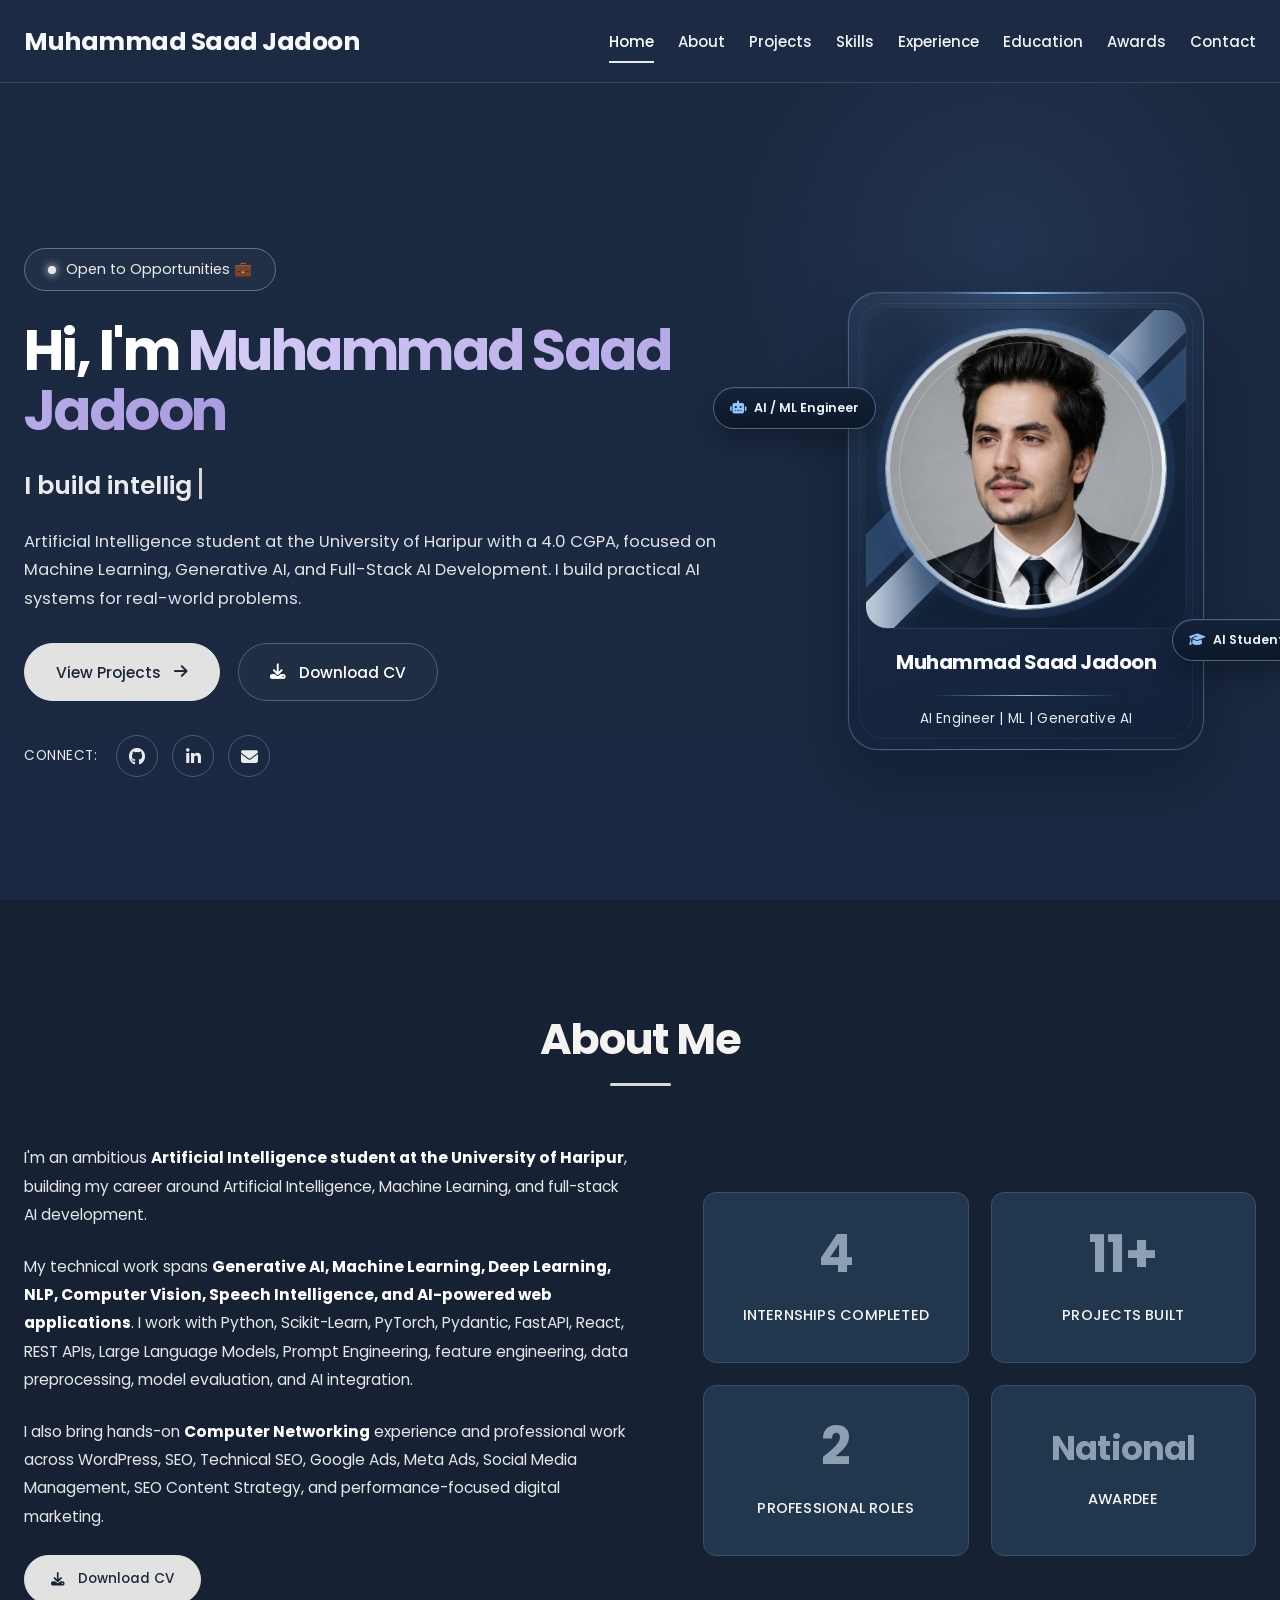
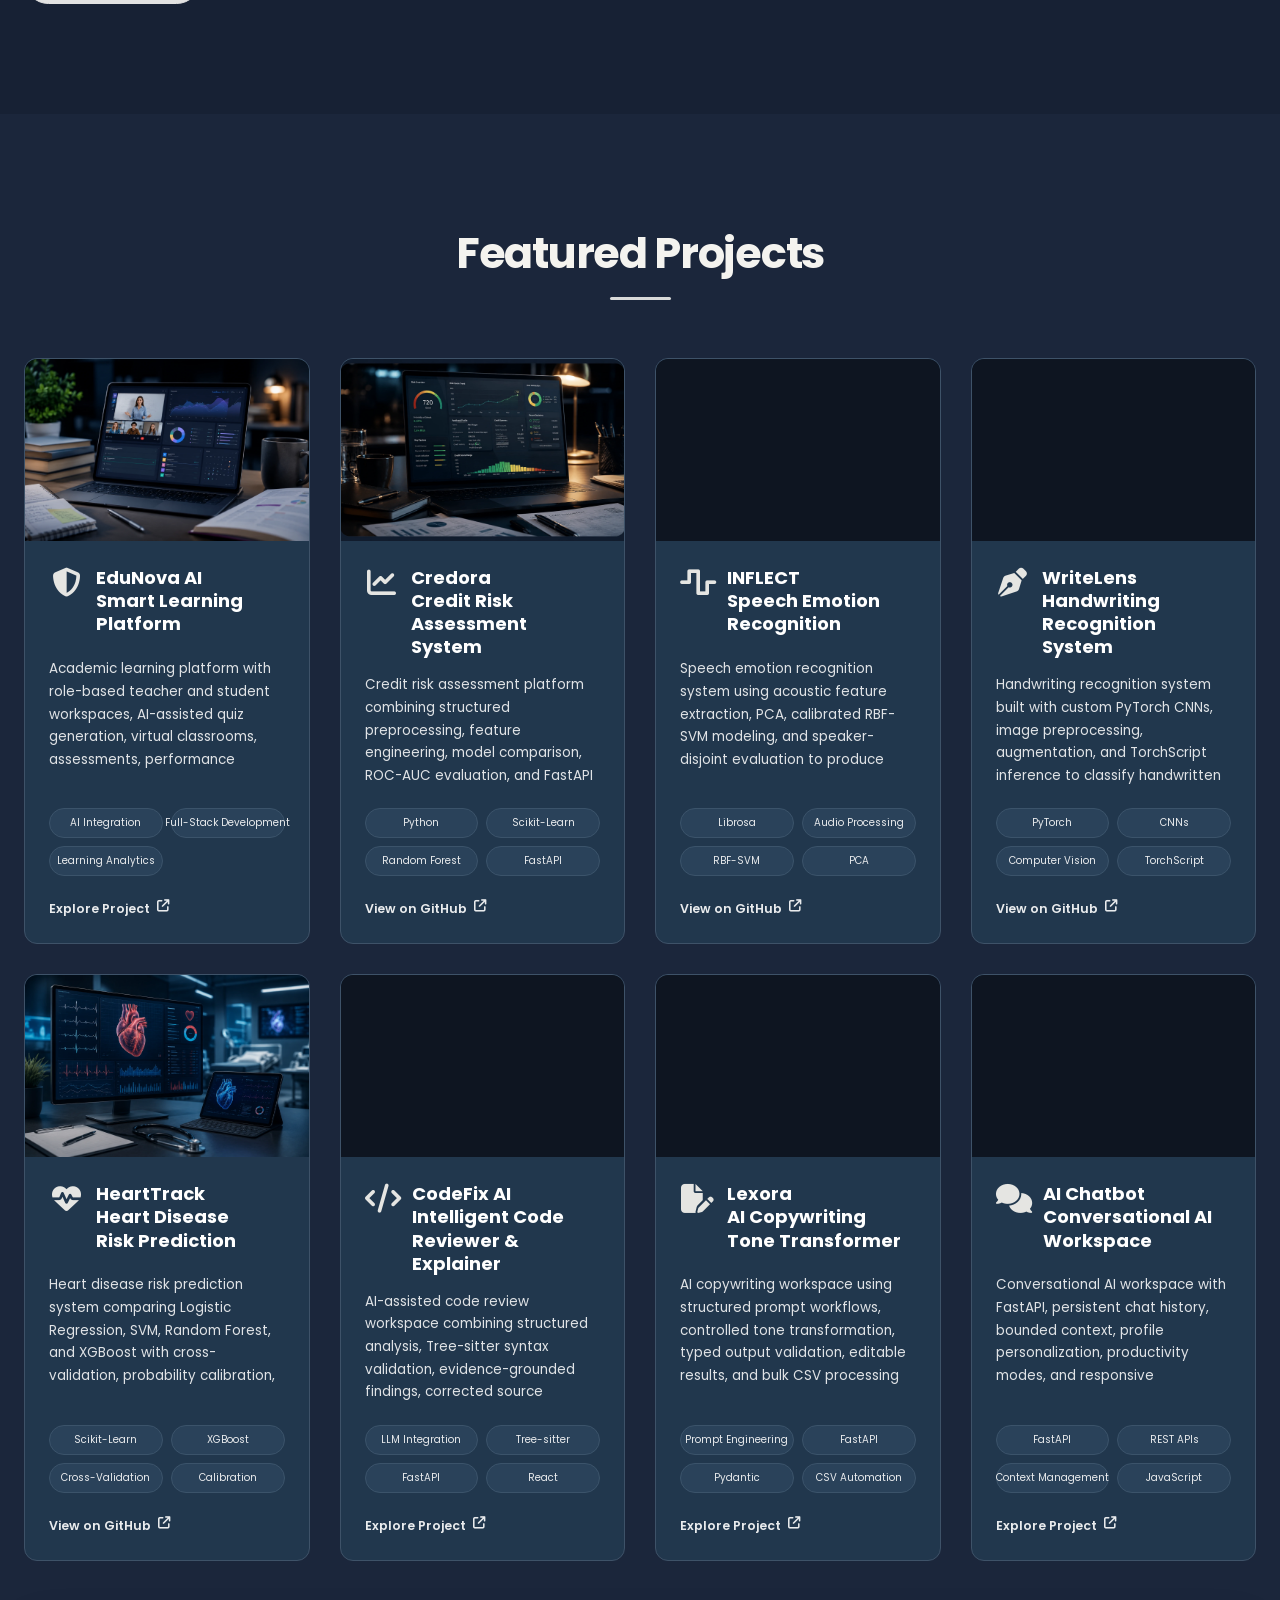
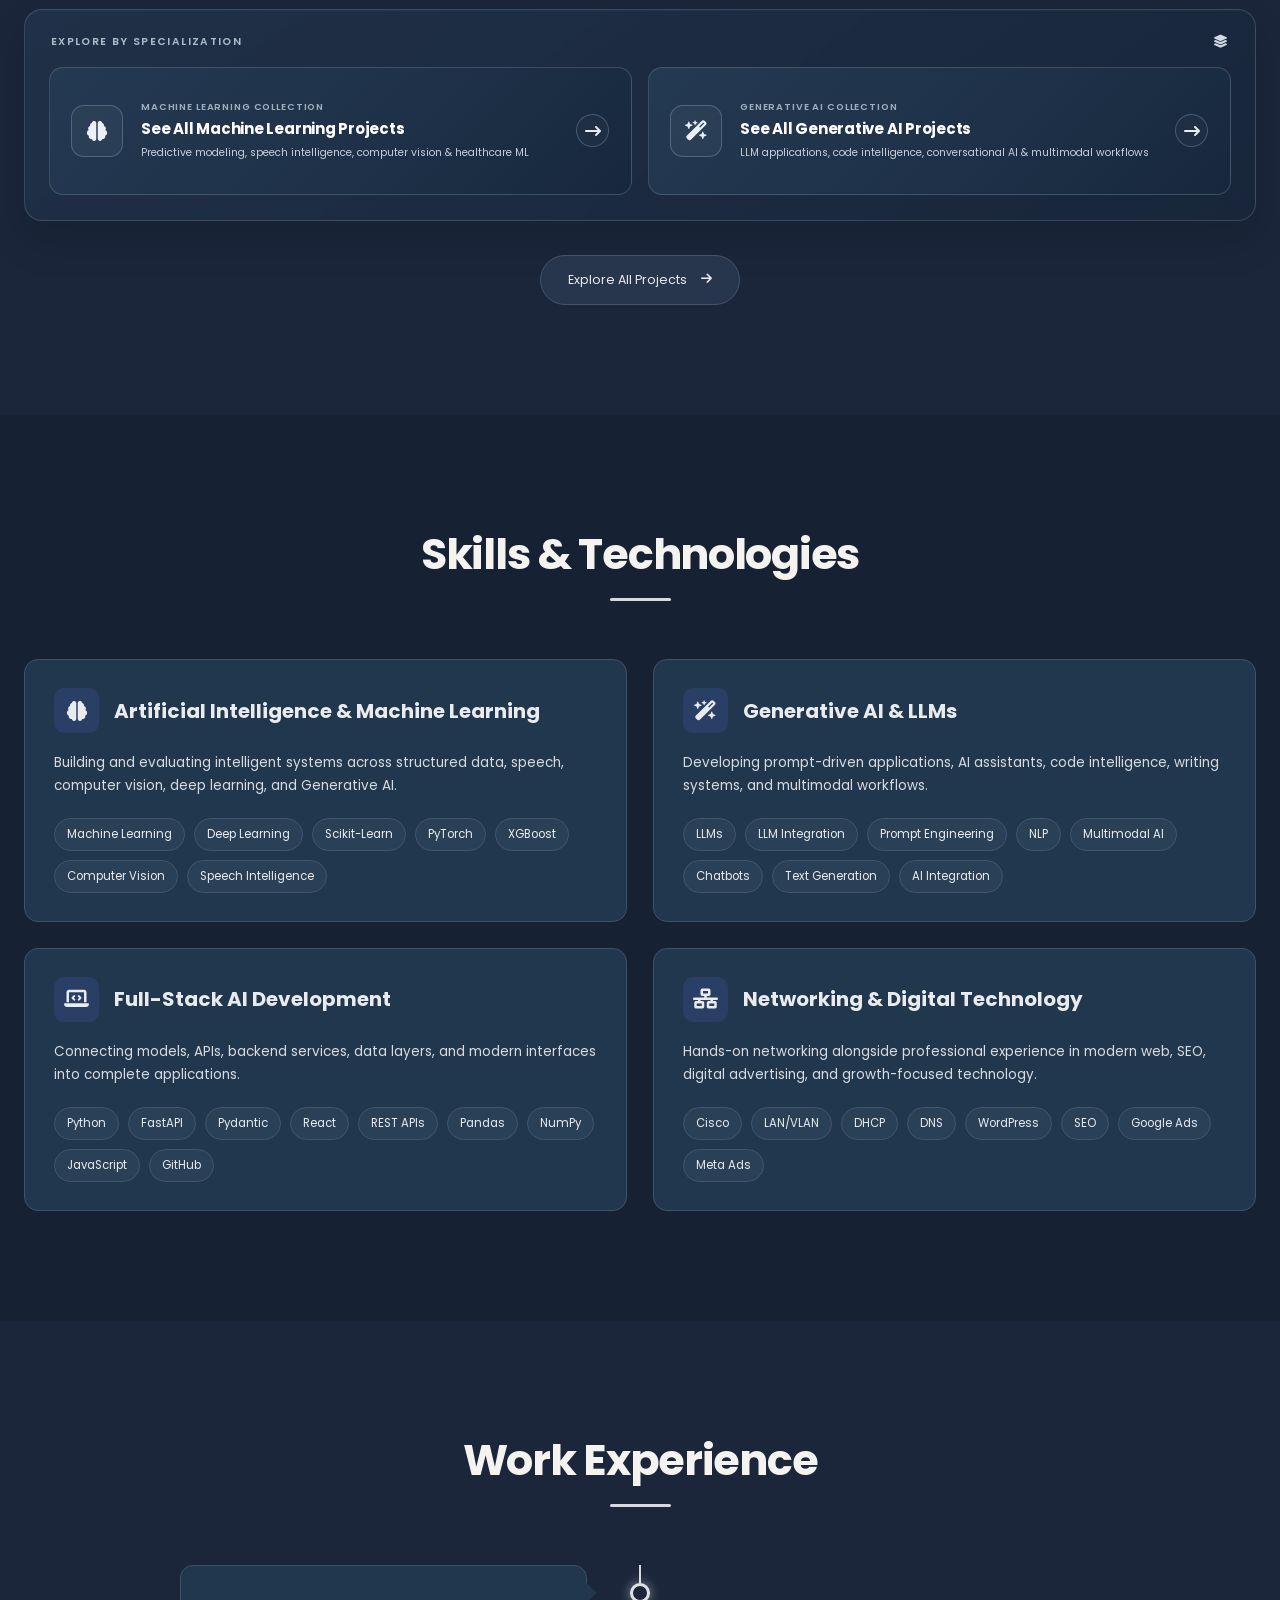
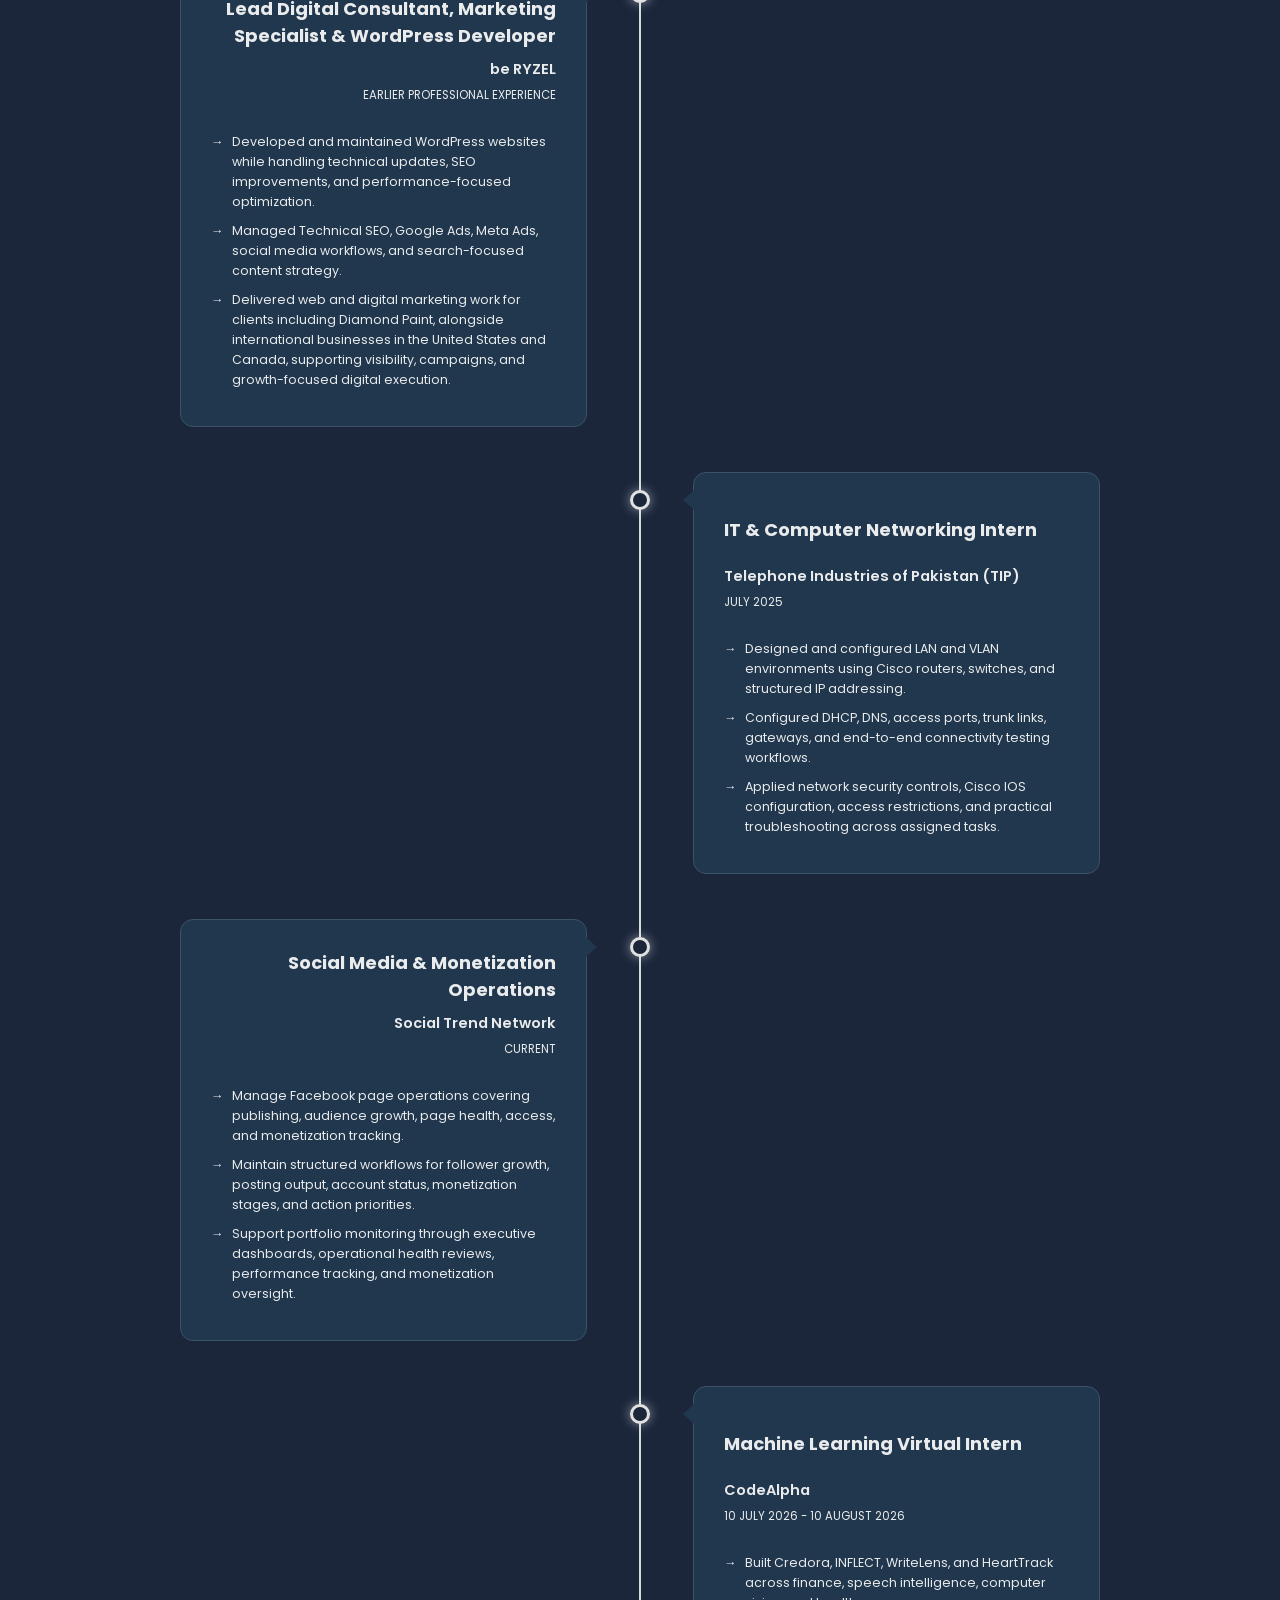
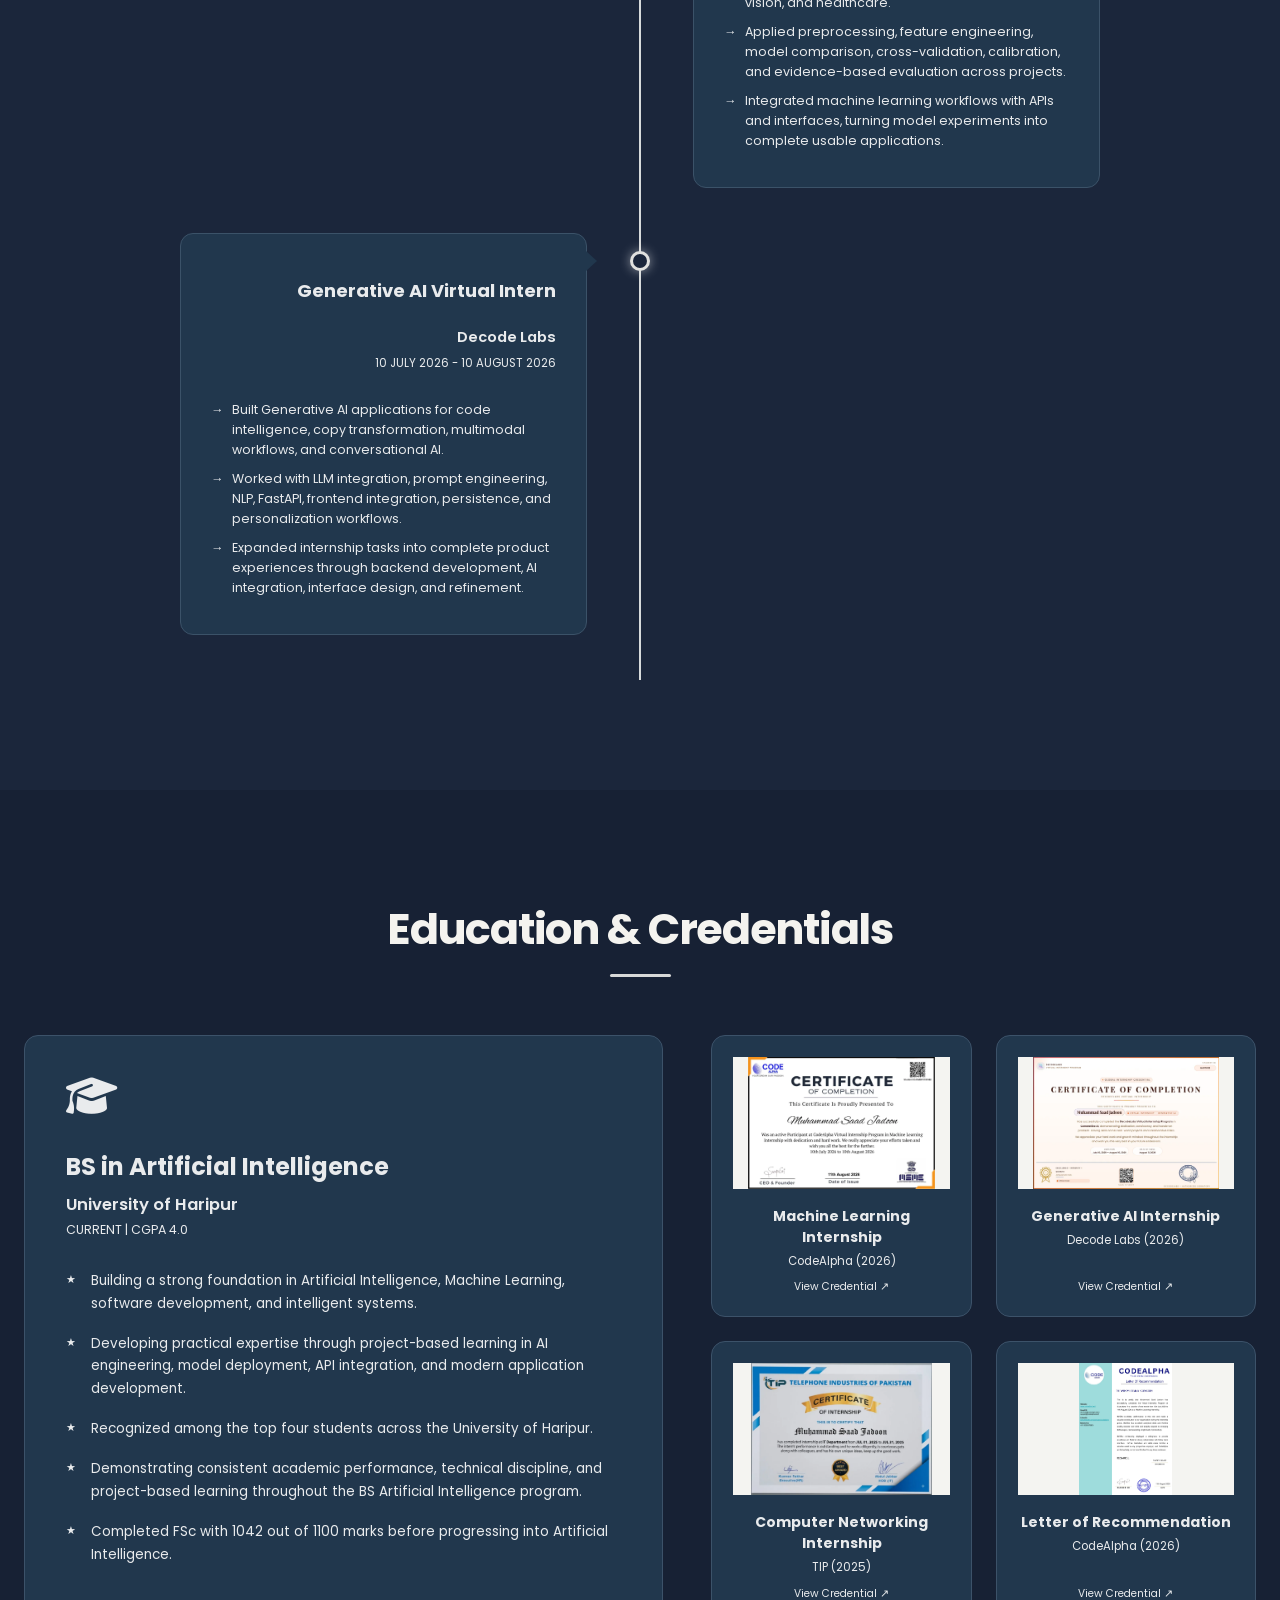
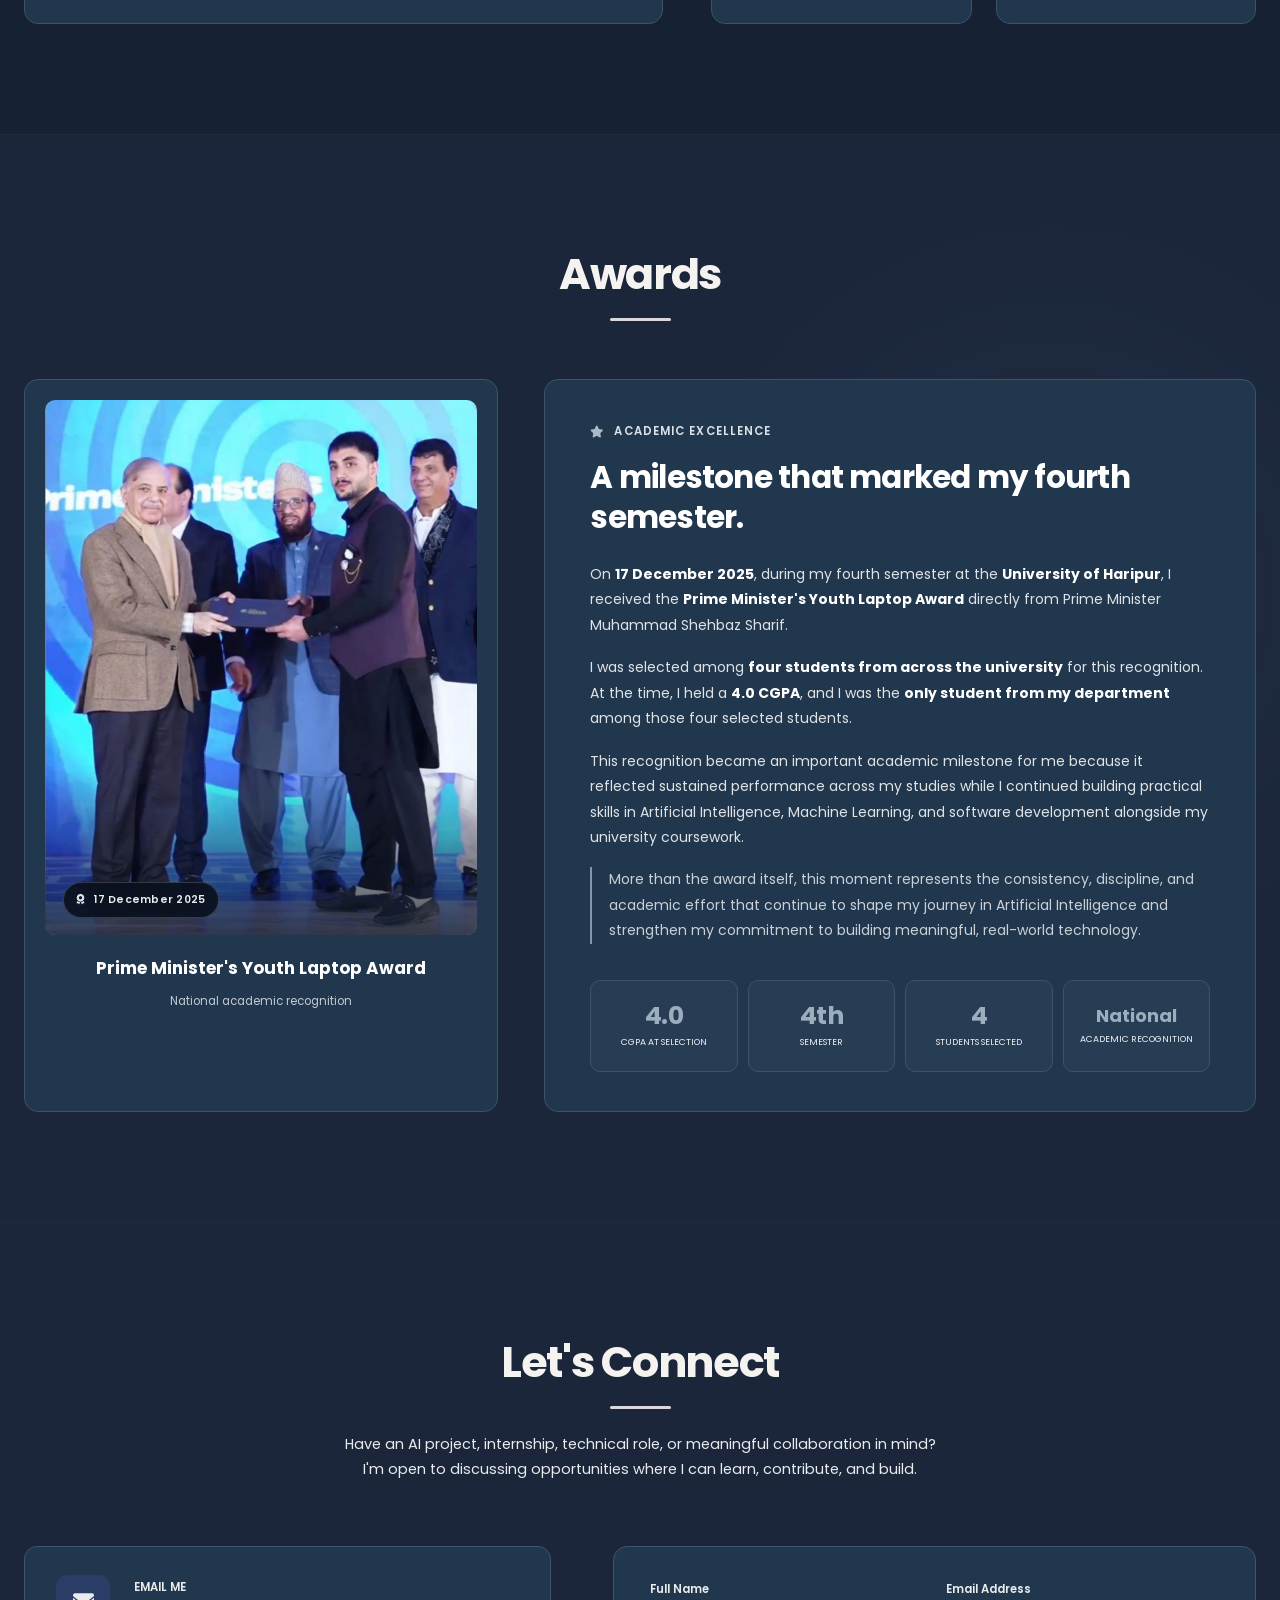
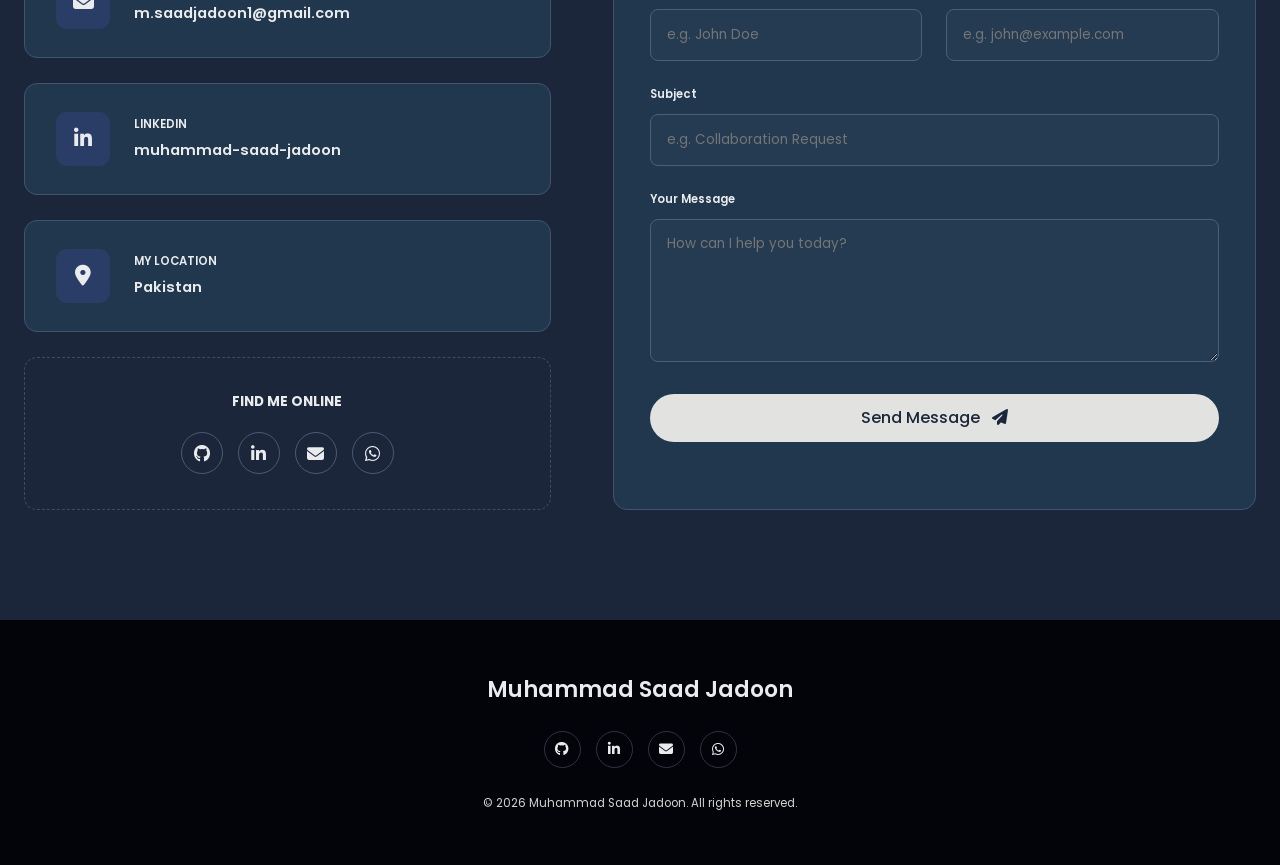
==== commit cd4be745: "Add files via upload" ====
--- a/index.html
+++ b/index.html
@@ -12,11 +12,11 @@
 <link href="https://cdnjs.cloudflare.com/ajax/libs/font-awesome/6.7.2/css/all.min.css" rel="stylesheet"/>
 <link href="assets/css/style.css" rel="stylesheet"/></head>
 <body>
-<header class="navbar"><div class="container nav-inner"><a class="logo" href="#home">Muhammad Saad Jadoon</a><button class="nav-toggle"><i class="fa-solid fa-bars"></i></button><nav class="nav-links"><a href="#home">Home</a><a href="#about">About</a><a href="#projects">Projects</a><a href="#skills">Skills</a><a href="#experience">Experience</a><a href="#education">Education</a><a href="#awards">Awards</a><a href="#contact">Contact</a></nav></div></header>
+<header class="navbar"><div class="container nav-inner"><a class="logo" href="#home">Muhammad Saad Jadoon</a><button class="nav-toggle" type="button" aria-label="Open navigation menu" aria-expanded="false"><i class="fa-solid fa-bars"></i></button><nav class="nav-links"><a href="#home">Home</a><a href="#about">About</a><a href="#projects">Projects</a><a href="#skills">Skills</a><a href="#experience">Experience</a><a href="#education">Education</a><a href="#awards">Awards</a><a href="#contact">Contact</a></nav></div></header>
 <main>
-<section class="home" id="home"><div class="container home-grid"><div class="home-copy reveal"><div class="opportunity"><span class="light"></span> Open to Opportunities 💼</div><h1>Hi, I'm <span class="name">Muhammad Saad<br/>Jadoon</span></h1><div class="typed-line"><span id="typed"></span><span class="cursor"></span></div><p>Artificial Intelligence student at the University of Haripur with a 4.0 CGPA, focused on Machine Learning, Generative AI, and Full-Stack AI Development. I build practical AI systems for real-world problems.</p><div class="home-actions"><a class="btn light" href="#projects">View Projects <i class="fa-solid fa-arrow-right"></i></a><a class="btn outline" download="" href="Muhammad_Saad_Jadoon_CV.pdf"><i class="fa-solid fa-download"></i> Download CV</a></div><div class="connect-row"><span class="label">CONNECT:</span><a aria-label="GitHub" class="social-circle" href="https://github.com/muhammadsaadjadoon" rel="noopener noreferrer" target="_blank" title="GitHub"><i class="fa-brands fa-github"></i></a><a aria-label="LinkedIn" class="social-circle" href="https://www.linkedin.com/in/muhammad-saad-jadoon/" rel="noopener noreferrer" target="_blank" title="LinkedIn"><i class="fa-brands fa-linkedin-in"></i></a><a aria-label="Email" class="social-circle" href="mailto:m.saadjadoon1@gmail.com" title="Email"><i class="fa-solid fa-envelope"></i></a></div></div><div class="profile-card reveal"><span class="float-pill left"><i class="fa-solid fa-robot"></i> AI / ML Engineer</span><div class="portrait-stage"><div class="portrait-ring"><img alt="Muhammad Saad Jadoon" src="assets/profile.jpg"/></div></div><span class="float-pill right"><i class="fa-solid fa-graduation-cap"></i> AI Student</span><div class="profile-name">Muhammad Saad Jadoon</div><div class="profile-role">AI Engineer | ML | Generative AI</div></div></div></section>
+<section class="home" id="home"><div class="container home-grid"><div class="home-copy reveal"><div class="opportunity"><span class="light"></span> Open to Opportunities 💼</div><h1>Hi, I'm <span class="name">Muhammad<br class="mobile-name-break"/> Saad<br class="desktop-name-break"/> Jadoon</span></h1><div class="typed-line"><span id="typed"></span><span class="cursor"></span></div><p>Artificial Intelligence student at the University of Haripur with a 4.0 CGPA, focused on Machine Learning, Generative AI, and Full-Stack AI Development. I build practical AI systems for real-world problems.</p><div class="home-actions"><a class="btn light" href="#projects">View Projects <i class="fa-solid fa-arrow-right"></i></a><a class="btn outline" download="" href="Muhammad_Saad_Jadoon_CV.pdf"><i class="fa-solid fa-download"></i> Download CV</a></div><div class="connect-row"><span class="label">CONNECT:</span><a aria-label="GitHub" class="social-circle" href="https://github.com/muhammadsaadjadoon" rel="noopener noreferrer" target="_blank" title="GitHub"><i class="fa-brands fa-github"></i></a><a aria-label="LinkedIn" class="social-circle" href="https://www.linkedin.com/in/muhammad-saad-jadoon/" rel="noopener noreferrer" target="_blank" title="LinkedIn"><i class="fa-brands fa-linkedin-in"></i></a><a aria-label="Email" class="social-circle" href="mailto:m.saadjadoon1@gmail.com" title="Email"><i class="fa-solid fa-envelope"></i></a></div></div><div class="profile-card reveal"><span class="float-pill left"><i class="fa-solid fa-robot"></i> AI / ML Engineer</span><div class="portrait-stage"><div class="portrait-ring"><img alt="Muhammad Saad Jadoon" src="assets/profile.jpg" decoding="async"/></div></div><span class="float-pill right"><i class="fa-solid fa-graduation-cap"></i> AI Student</span><div class="profile-name">Muhammad Saad Jadoon</div><div class="profile-role">AI Engineer | ML | Generative AI</div></div></div></section>
 <section class="section alt about" id="about"><div class="container"><div class="section-head reveal"><h2>About Me</h2><div class="bar"></div></div><div class="about-grid"><div class="about-text reveal"><p>I'm an ambitious <strong>Artificial Intelligence student at the University of Haripur</strong>, building my career around Artificial Intelligence, Machine Learning, and full-stack AI development.</p><p>My technical work spans <strong>Generative AI, Machine Learning, Deep Learning, NLP, Computer Vision, Speech Intelligence, and AI-powered web applications</strong>. I work with Python, Scikit-Learn, PyTorch, Pydantic, FastAPI, React, REST APIs, Large Language Models, Prompt Engineering, feature engineering, data preprocessing, model evaluation, and AI integration.</p><p>I also bring hands-on <strong>Computer Networking</strong> experience and professional work across WordPress, SEO, Technical SEO, Google Ads, Meta Ads, Social Media Management, SEO Content Strategy, and performance-focused digital marketing.</p><a class="btn light" download="" href="Muhammad_Saad_Jadoon_CV.pdf"><i class="fa-solid fa-download"></i> Download CV</a></div><div class="stat-grid reveal"><div class="stat-card"><div><strong>4</strong><span>Internships Completed</span></div></div><div class="stat-card"><div><strong>11+</strong><span>Projects Built</span></div></div><div class="stat-card"><div><strong>2</strong><span>Professional Roles</span></div></div><div class="stat-card stat-card-text"><div><strong>National</strong><span>Awardee</span></div></div></div></div></div></section>
-<section class="section" id="projects"><div class="container"><div class="section-head reveal"><h2>Featured Projects</h2><div class="bar"></div></div><div class="project-grid"><article class="project-card reveal"><div class="project-thumb"><img alt="EduNova AI Smart Learning Platform" src="assets/edunova.webp"/></div><div class="project-body"><div class="project-title"><i class="fa-solid fa-shield-halved"></i><h3><span>EduNova AI</span><span>Smart Learning</span><span>Platform</span></h3></div><p>Academic learning platform with role-based teacher and student workspaces, AI-assisted quiz generation, virtual classrooms, assessments, performance analytics, and structured revision tools for learning.</p><div class="tags"><span>AI Integration</span><span>Full-Stack Development</span><span>Learning Analytics</span></div><a class="card-link" href="https://github.com/muhammadsaadjadoon" target="_blank">Explore Project <i class="fa-solid fa-arrow-up-right-from-square"></i></a></div></article><article class="project-card reveal"><div class="project-thumb"><img src="assets/credora.webp"/></div><div class="project-body"><div class="project-title"><i class="fa-solid fa-chart-line"></i><h3><span>Credora</span><span>Credit Risk</span><span>Assessment System</span></h3></div><p>Credit risk assessment platform combining structured preprocessing, feature engineering, model comparison, ROC-AUC evaluation, and FastAPI inference to deliver consistent, interpretable applicant risk predictions.</p><div class="tags"><span>Python</span><span>Scikit-Learn</span><span>Random Forest</span><span>FastAPI</span></div><a class="card-link" href="https://github.com/muhammadsaadjadoon/CodeAlpha_Tasks" target="_blank">View on GitHub <i class="fa-solid fa-arrow-up-right-from-square"></i></a></div></article><article class="project-card reveal"><div class="project-thumb"><img src="assets/inflect.webp"/></div><div class="project-body"><div class="project-title"><i class="fa-solid fa-wave-square"></i><h3><span>INFLECT</span><span>Speech Emotion</span><span>Recognition</span></h3></div><p>Speech emotion recognition system using acoustic feature extraction, PCA, calibrated RBF-SVM modeling, and speaker-disjoint evaluation to produce reliable emotion probability estimates from audio.</p><div class="tags"><span>Librosa</span><span>Audio Processing</span><span>RBF-SVM</span><span>PCA</span></div><a class="card-link" href="https://github.com/muhammadsaadjadoon/CodeAlpha_Tasks" target="_blank">View on GitHub <i class="fa-solid fa-arrow-up-right-from-square"></i></a></div></article><article class="project-card reveal"><div class="project-thumb"><img src="assets/writelens.webp"/></div><div class="project-body"><div class="project-title"><i class="fa-solid fa-pen-nib"></i><h3><span>WriteLens</span><span>Handwriting</span><span>Recognition System</span></h3></div><p>Handwriting recognition system built with custom PyTorch CNNs, image preprocessing, augmentation, and TorchScript inference to classify handwritten digits and characters accurately across standard datasets.</p><div class="tags"><span>PyTorch</span><span>CNNs</span><span>Computer Vision</span><span>TorchScript</span></div><a class="card-link" href="https://github.com/muhammadsaadjadoon/CodeAlpha_Tasks" target="_blank">View on GitHub <i class="fa-solid fa-arrow-up-right-from-square"></i></a></div></article><article class="project-card reveal"><div class="project-thumb"><img src="assets/hearttrack.webp"/></div><div class="project-body"><div class="project-title"><i class="fa-solid fa-heart-pulse"></i><h3><span>HeartTrack</span><span>Heart Disease</span><span>Risk Prediction</span></h3></div><p>Heart disease risk prediction system comparing Logistic Regression, SVM, Random Forest, and XGBoost with cross-validation, probability calibration, and structured clinical inputs for assessment.</p><div class="tags"><span>Scikit-Learn</span><span>XGBoost</span><span>Cross-Validation</span><span>Calibration</span></div><a class="card-link" href="https://github.com/muhammadsaadjadoon/CodeAlpha_Tasks" target="_blank">View on GitHub <i class="fa-solid fa-arrow-up-right-from-square"></i></a></div></article><article class="project-card reveal"><div class="project-thumb"><img src="assets/codefix.webp"/></div><div class="project-body"><div class="project-title"><i class="fa-solid fa-code"></i><h3><span>CodeFix AI</span><span>Intelligent Code</span><span>Reviewer &amp; Explainer</span></h3></div><p>AI-assisted code review workspace combining structured analysis, Tree-sitter syntax validation, evidence-grounded findings, corrected source guidance, and clear technical explanations for practical software review.</p><div class="tags"><span>LLM Integration</span><span>Tree-sitter</span><span>FastAPI</span><span>React</span></div><a class="card-link" href="https://github.com/muhammadsaadjadoon" target="_blank">Explore Project <i class="fa-solid fa-arrow-up-right-from-square"></i></a></div></article><article class="project-card reveal"><div class="project-thumb"><img src="assets/lexora.webp"/></div><div class="project-body"><div class="project-title"><i class="fa-solid fa-file-pen"></i><h3><span>Lexora</span><span>AI Copywriting</span><span>Tone Transformer</span></h3></div><p>AI copywriting workspace using structured prompt workflows, controlled tone transformation, typed output validation, editable results, and bulk CSV processing for consistent reusable marketing content.</p><div class="tags"><span>Prompt Engineering</span><span>FastAPI</span><span>Pydantic</span><span>CSV Automation</span></div><a class="card-link" href="https://github.com/muhammadsaadjadoon" target="_blank">Explore Project <i class="fa-solid fa-arrow-up-right-from-square"></i></a></div></article><article class="project-card reveal"><div class="project-thumb"><img src="assets/chatbot.webp"/></div><div class="project-body"><div class="project-title"><i class="fa-solid fa-comments"></i><h3><span>AI Chatbot</span><span>Conversational AI</span><span>Workspace</span></h3></div><p>Conversational AI workspace with FastAPI, persistent chat history, bounded context, profile personalization, productivity modes, and responsive interaction flows for practical everyday assistance.</p><div class="tags"><span>FastAPI</span><span>REST APIs</span><span>Context Management</span><span>JavaScript</span></div><a class="card-link" href="https://github.com/muhammadsaadjadoon" target="_blank">Explore Project <i class="fa-solid fa-arrow-up-right-from-square"></i></a></div></article></div><div aria-label="Explore project collections" class="project-collections reveal">
+<section class="section" id="projects"><div class="container"><div class="section-head reveal"><h2>Featured Projects</h2><div class="bar"></div></div><div class="project-grid"><article class="project-card reveal"><div class="project-thumb"><img loading="lazy" decoding="async" alt="EduNova AI Smart Learning Platform" src="assets/edunova.webp"/></div><div class="project-body"><div class="project-title"><i class="fa-solid fa-shield-halved"></i><h3><span>EduNova AI</span><span>Smart Learning</span><span>Platform</span></h3></div><p>Academic learning platform with role-based teacher and student workspaces, AI-assisted quiz generation, virtual classrooms, assessments, performance analytics, and structured revision tools for learning.</p><div class="tags"><span>AI Integration</span><span>Full-Stack Development</span><span>Learning Analytics</span></div><a class="card-link" href="https://github.com/muhammadsaadjadoon" target="_blank">Explore Project <i class="fa-solid fa-arrow-up-right-from-square"></i></a></div></article><article class="project-card reveal"><div class="project-thumb"><img loading="lazy" decoding="async" src="assets/credora.webp"/></div><div class="project-body"><div class="project-title"><i class="fa-solid fa-chart-line"></i><h3><span>Credora</span><span>Credit Risk</span><span>Assessment System</span></h3></div><p>Credit risk assessment platform combining structured preprocessing, feature engineering, model comparison, ROC-AUC evaluation, and FastAPI inference to deliver consistent, interpretable applicant risk predictions.</p><div class="tags"><span>Python</span><span>Scikit-Learn</span><span>Random Forest</span><span>FastAPI</span></div><a class="card-link" href="https://github.com/muhammadsaadjadoon/CodeAlpha_Tasks" target="_blank">View on GitHub <i class="fa-solid fa-arrow-up-right-from-square"></i></a></div></article><article class="project-card reveal"><div class="project-thumb"><img loading="lazy" decoding="async" src="assets/inflect.webp"/></div><div class="project-body"><div class="project-title"><i class="fa-solid fa-wave-square"></i><h3><span>INFLECT</span><span>Speech Emotion</span><span>Recognition</span></h3></div><p>Speech emotion recognition system using acoustic feature extraction, PCA, calibrated RBF-SVM modeling, and speaker-disjoint evaluation to produce reliable emotion probability estimates from audio.</p><div class="tags"><span>Librosa</span><span>Audio Processing</span><span>RBF-SVM</span><span>PCA</span></div><a class="card-link" href="https://github.com/muhammadsaadjadoon/CodeAlpha_Tasks" target="_blank">View on GitHub <i class="fa-solid fa-arrow-up-right-from-square"></i></a></div></article><article class="project-card reveal"><div class="project-thumb"><img loading="lazy" decoding="async" src="assets/writelens.webp"/></div><div class="project-body"><div class="project-title"><i class="fa-solid fa-pen-nib"></i><h3><span>WriteLens</span><span>Handwriting</span><span>Recognition System</span></h3></div><p>Handwriting recognition system built with custom PyTorch CNNs, image preprocessing, augmentation, and TorchScript inference to classify handwritten digits and characters accurately across standard datasets.</p><div class="tags"><span>PyTorch</span><span>CNNs</span><span>Computer Vision</span><span>TorchScript</span></div><a class="card-link" href="https://github.com/muhammadsaadjadoon/CodeAlpha_Tasks" target="_blank">View on GitHub <i class="fa-solid fa-arrow-up-right-from-square"></i></a></div></article><article class="project-card reveal"><div class="project-thumb"><img loading="lazy" decoding="async" src="assets/hearttrack.webp"/></div><div class="project-body"><div class="project-title"><i class="fa-solid fa-heart-pulse"></i><h3><span>HeartTrack</span><span>Heart Disease</span><span>Risk Prediction</span></h3></div><p>Heart disease risk prediction system comparing Logistic Regression, SVM, Random Forest, and XGBoost with cross-validation, probability calibration, and structured clinical inputs for assessment.</p><div class="tags"><span>Scikit-Learn</span><span>XGBoost</span><span>Cross-Validation</span><span>Calibration</span></div><a class="card-link" href="https://github.com/muhammadsaadjadoon/CodeAlpha_Tasks" target="_blank">View on GitHub <i class="fa-solid fa-arrow-up-right-from-square"></i></a></div></article><article class="project-card reveal"><div class="project-thumb"><img loading="lazy" decoding="async" src="assets/codefix.webp"/></div><div class="project-body"><div class="project-title"><i class="fa-solid fa-code"></i><h3><span>CodeFix AI</span><span>Intelligent Code</span><span>Reviewer &amp; Explainer</span></h3></div><p>AI-assisted code review workspace combining structured analysis, Tree-sitter syntax validation, evidence-grounded findings, corrected source guidance, and clear technical explanations for practical software review.</p><div class="tags"><span>LLM Integration</span><span>Tree-sitter</span><span>FastAPI</span><span>React</span></div><a class="card-link" href="https://github.com/muhammadsaadjadoon" target="_blank">Explore Project <i class="fa-solid fa-arrow-up-right-from-square"></i></a></div></article><article class="project-card reveal"><div class="project-thumb"><img loading="lazy" decoding="async" src="assets/lexora.webp"/></div><div class="project-body"><div class="project-title"><i class="fa-solid fa-file-pen"></i><h3><span>Lexora</span><span>AI Copywriting</span><span>Tone Transformer</span></h3></div><p>AI copywriting workspace using structured prompt workflows, controlled tone transformation, typed output validation, editable results, and bulk CSV processing for consistent reusable marketing content.</p><div class="tags"><span>Prompt Engineering</span><span>FastAPI</span><span>Pydantic</span><span>CSV Automation</span></div><a class="card-link" href="https://github.com/muhammadsaadjadoon" target="_blank">Explore Project <i class="fa-solid fa-arrow-up-right-from-square"></i></a></div></article><article class="project-card reveal"><div class="project-thumb"><img loading="lazy" decoding="async" src="assets/chatbot.webp"/></div><div class="project-body"><div class="project-title"><i class="fa-solid fa-comments"></i><h3><span>AI Chatbot</span><span>Conversational AI</span><span>Workspace</span></h3></div><p>Conversational AI workspace with FastAPI, persistent chat history, bounded context, profile personalization, productivity modes, and responsive interaction flows for practical everyday assistance.</p><div class="tags"><span>FastAPI</span><span>REST APIs</span><span>Context Management</span><span>JavaScript</span></div><a class="card-link" href="https://github.com/muhammadsaadjadoon" target="_blank">Explore Project <i class="fa-solid fa-arrow-up-right-from-square"></i></a></div></article></div><div aria-label="Explore project collections" class="project-collections reveal">
 <div class="project-collections-label">
 <span>Explore by specialization</span>
 <i class="fa-solid fa-layer-group"></i>
@@ -120,7 +120,7 @@
 </div>
 </div>
 </section>
-<section class="section alt" id="education"><div class="container"><div class="section-head reveal"><h2>Education &amp; Credentials</h2><div class="bar"></div></div><div class="edu-grid"><div class="degree-card reveal"><i class="fa-solid fa-graduation-cap"></i><h3>BS in Artificial Intelligence</h3><div class="school">University of Haripur</div><div class="edate">Current | CGPA 4.0</div><ul><li>Building a strong foundation in Artificial Intelligence, Machine Learning, software development, and intelligent systems.</li><li>Developing practical expertise through project-based learning in AI engineering, model deployment, API integration, and modern application development.</li><li>Recognized among the top four students across the University of Haripur.</li><li>Demonstrating consistent academic performance, technical discipline, and project-based learning throughout the BS Artificial Intelligence program.</li><li>Completed FSc with 1042 out of 1100 marks before progressing into Artificial Intelligence.</li></ul></div><div class="cred-grid"><div class="cred reveal"><div class="cred-img"><img src="assets/codealpha-certificate.webp"/></div><h4>Machine Learning Internship</h4><p>CodeAlpha (2026)</p><a href="assets/codealpha-certificate.png" target="_blank">View Credential ↗</a></div><div class="cred reveal"><div class="cred-img"><img src="assets/decodelabs-certificate.webp"/></div><h4>Generative AI Internship</h4><p>Decode Labs (2026)</p><a href="assets/decodelabs-certificate.png" target="_blank">View Credential ↗</a></div><div class="cred reveal"><div class="cred-img"><img src="assets/tip-certificate.webp"/></div><h4>Computer Networking Internship</h4><p>TIP (2025)</p><a href="assets/tip-certificate.jpg" target="_blank">View Credential ↗</a></div><div class="cred reveal"><div class="cred-img"><img src="assets/codealpha-lor.webp"/></div><h4>Letter of Recommendation</h4><p>CodeAlpha (2026)</p><a href="assets/codealpha-lor.png" target="_blank">View Credential ↗</a></div></div></div></div></section>
+<section class="section alt" id="education"><div class="container"><div class="section-head reveal"><h2>Education &amp; Credentials</h2><div class="bar"></div></div><div class="edu-grid"><div class="degree-card reveal"><i class="fa-solid fa-graduation-cap"></i><h3>BS in Artificial Intelligence</h3><div class="school">University of Haripur</div><div class="edate">Current | CGPA 4.0</div><ul><li>Building a strong foundation in Artificial Intelligence, Machine Learning, software development, and intelligent systems.</li><li>Developing practical expertise through project-based learning in AI engineering, model deployment, API integration, and modern application development.</li><li>Recognized among the top four students across the University of Haripur.</li><li>Demonstrating consistent academic performance, technical discipline, and project-based learning throughout the BS Artificial Intelligence program.</li><li>Completed FSc with 1042 out of 1100 marks before progressing into Artificial Intelligence.</li></ul></div><div class="cred-grid"><div class="cred reveal"><div class="cred-img"><img loading="lazy" decoding="async" src="assets/codealpha-certificate.webp"/></div><h4>Machine Learning Internship</h4><p>CodeAlpha (2026)</p><a href="assets/codealpha-certificate.png" target="_blank">View Credential ↗</a></div><div class="cred reveal"><div class="cred-img"><img loading="lazy" decoding="async" src="assets/decodelabs-certificate.webp"/></div><h4>Generative AI Internship</h4><p>Decode Labs (2026)</p><a href="assets/decodelabs-certificate.png" target="_blank">View Credential ↗</a></div><div class="cred reveal"><div class="cred-img"><img loading="lazy" decoding="async" src="assets/tip-certificate.webp"/></div><h4>Computer Networking Internship</h4><p>TIP (2025)</p><a href="assets/tip-certificate.jpg" target="_blank">View Credential ↗</a></div><div class="cred reveal"><div class="cred-img"><img loading="lazy" decoding="async" src="assets/codealpha-lor.webp"/></div><h4>Letter of Recommendation</h4><p>CodeAlpha (2026)</p><a href="assets/codealpha-lor.png" target="_blank">View Credential ↗</a></div></div></div></div></section>
 <section class="section recognition-section" id="awards">
 <div class="container">
 <div class="section-head reveal">
@@ -130,7 +130,7 @@
 <div class="recognition-grid">
 <figure class="recognition-photo-card reveal">
 <div class="recognition-photo">
-<img alt="Prime Minister's Youth Laptop Award ceremony, 17 December 2025" src="assets/pm_youth_laptop_award_2025.webp"/>
+<img loading="lazy" decoding="async" alt="Prime Minister's Youth Laptop Award ceremony, 17 December 2025" src="assets/pm_youth_laptop_award_2025.webp"/>
 <div class="recognition-photo-badge">
 <i class="fa-solid fa-award"></i>
 <span>17 December 2025</span>
--- a/assets/css/style.css
+++ b/assets/css/style.css
@@ -863,3 +863,753 @@
   .project-library-intro p{font-size:11px}
 }
 
+
+/* =========================================================
+   SUBTLE TYPOGRAPHY REFINEMENT — requested final polish
+   Slightly smaller brand, slightly larger menu, and a gentle
+   readability lift for supporting/body text only.
+   ========================================================= */
+.logo{font-size:25px}
+.nav-links{font-size:15px}
+
+.opportunity{font-size:14.5px}
+.home-copy>p{font-size:16.5px}
+.btn{font-size:15.5px}
+.connect-row .label{font-size:13.5px}
+.profile-role{font-size:13.5px}
+.float-pill{font-size:12.5px}
+.about-text p{font-size:15.5px}
+.about .btn{font-size:13.5px}
+.stat-card span{font-size:14.5px}
+.project-body p{font-size:13.5px}
+.project-card .project-body > p{height:116px;min-height:116px}
+.project-card .tags span{font-size:10px}
+.card-link{font-size:12.5px}
+.more-btn a{font-size:12.5px}
+.skill-panel p{font-size:13.5px}
+.skill-tags span{font-size:11.5px}
+.timeline-card .org{font-size:14.5px}
+.timeline-card .date{font-size:11.5px}
+.timeline-card li{font-size:12.5px}
+.degree-card .school{font-size:16.5px}
+.degree-card .edate{font-size:12.5px}
+.degree-card li{font-size:13.5px}
+.cred p{font-size:11.5px}
+.cred a{font-size:10.5px}
+.contact-intro{font-size:14.5px}
+.contact-card .small{font-size:11.5px}
+.contact-card .value{font-size:14.5px}
+.online-box strong{font-size:13.5px}
+.field label{font-size:11.5px}
+.field input,.field textarea{font-size:13.5px}
+.copyright{font-size:11.5px}
+.recognition-photo-badge{font-size:10.5px}
+.recognition-photo-card figcaption span{font-size:11.5px}
+.recognition-eyebrow{font-size:11.5px}
+.recognition-story p{font-size:14px}
+.recognition-facts span{font-size:9px}
+.project-collections-label{font-size:10.5px}
+.collection-kicker{font-size:9.5px}
+.collection-copy small{font-size:10.5px}
+.library-back{font-size:11.5px}
+.library-eyebrow{font-size:10.5px}
+.project-library-intro p{font-size:13.5px}
+.library-home-link{font-size:12.5px}
+
+@media(max-width:1180px){
+  .logo{font-size:22px}
+  .nav-links{font-size:12px}
+}
+@media(max-width:980px){
+  .nav-links{font-size:12px}
+}
+@media(max-width:650px){
+  .logo{font-size:19px}
+  .nav-links{font-size:12.5px}
+  .home-copy>p{font-size:12.5px}
+  .btn{font-size:11.5px}
+  .opportunity{font-size:10.5px}
+  .profile-role{font-size:11.5px}
+  .float-pill{font-size:9.5px}
+  .stat-card span{font-size:10px}
+  .project-card .project-body > p{height:auto;min-height:auto}
+  .project-card .tags span{font-size:9px}
+  .recognition-story p{font-size:11.5px}
+  .project-library-intro p{font-size:11.5px}
+}
+
+/* =========================================================
+   FULL RESPONSIVE POLISH — MOBILE / TABLET / ALL DEVICES
+   Keeps desktop styling intact while making the experience
+   feel intentionally designed on smaller screens.
+   ========================================================= */
+
+/* Global responsive safeguards */
+html,body{max-width:100%;overflow-x:hidden}
+body{min-width:0}
+img,svg,video,canvas{max-width:100%;height:auto}
+a,button{-webkit-tap-highlight-color:transparent}
+button{touch-action:manipulation}
+.project-card,.skill-panel,.timeline-card,.degree-card,.cred,.contact-card,.contact-form,.recognition-photo-card,.recognition-story,.project-collection-card{min-width:0}
+.project-body p,.about-text p,.timeline-card li,.degree-card li,.contact-card .value,.collection-copy,.recognition-story p{overflow-wrap:anywhere}
+
+/* Better tablet sizing before the mobile layout begins */
+@media(max-width:1100px){
+  .container{width:min(100% - 40px,1275px)}
+  .project-grid{grid-template-columns:repeat(2,minmax(0,1fr));gap:24px}
+  .project-card{min-height:0}
+  .project-thumb{height:auto;aspect-ratio:16/9}
+  .project-card .project-body > p{height:auto;min-height:0;overflow:visible}
+  .project-card .project-title{min-height:0}
+}
+
+/* Tablet / compact laptop */
+@media(max-width:980px){
+  html{scroll-padding-top:76px}
+  body.menu-open{overflow:hidden}
+  body.menu-open:before{
+    content:"";
+    position:fixed;
+    inset:76px 0 0;
+    z-index:96;
+    background:rgba(6,12,22,.48);
+    backdrop-filter:blur(3px);
+  }
+  .navbar{
+    height:76px;
+    z-index:1000;
+    background:rgba(28,42,67,.96);
+    backdrop-filter:blur(14px) saturate(125%);
+    box-shadow:0 8px 28px rgba(4,10,20,.16);
+  }
+  .nav-inner{gap:16px}
+  .logo{font-size:21px;max-width:calc(100% - 64px);overflow:hidden;text-overflow:ellipsis}
+  .nav-toggle{
+    display:grid;
+    place-items:center;
+    flex:0 0 44px;
+    width:44px;
+    height:44px;
+    border:1px solid rgba(183,197,212,.22);
+    border-radius:12px;
+    background:rgba(255,255,255,.035);
+    color:#fff;
+    font-size:18px;
+    cursor:pointer;
+    position:relative;
+    z-index:1002;
+  }
+  .nav-links{
+    position:fixed;
+    top:76px;
+    left:16px;
+    right:16px;
+    z-index:1001;
+    display:grid;
+    grid-template-columns:repeat(2,minmax(0,1fr));
+    gap:9px;
+    padding:16px;
+    border:1px solid rgba(162,181,200,.23);
+    border-top:0;
+    border-radius:0 0 18px 18px;
+    background:linear-gradient(180deg,rgba(29,45,70,.995),rgba(20,34,54,.995));
+    box-shadow:0 22px 45px rgba(3,9,17,.34);
+    transform:translateY(calc(-100% - 100px));
+    opacity:0;
+    visibility:hidden;
+    transition:transform .28s ease,opacity .22s ease,visibility .22s ease;
+    font-size:13px;
+  }
+  .nav-links.open{transform:translateY(0);opacity:1;visibility:visible}
+  .nav-links a{
+    min-height:44px;
+    height:auto;
+    justify-content:center;
+    padding:10px 12px;
+    border-radius:10px;
+    background:rgba(255,255,255,.025);
+    border:1px solid rgba(255,255,255,.035);
+  }
+  .nav-links a:after{display:none}
+  .nav-links a:hover,.nav-links a.active{background:rgba(151,181,219,.11);border-color:rgba(173,198,225,.18)}
+
+  .section{padding:92px 0}
+  .section-head{margin-bottom:48px}
+  .section-head h2{font-size:38px}
+
+  .home{
+    min-height:auto;
+    padding:68px 0 92px;
+    align-items:flex-start;
+  }
+  .home-grid{grid-template-columns:1fr;gap:58px}
+  .home-copy{order:0;text-align:center;max-width:820px;margin:0 auto}
+  .profile-card{order:1;margin:0 auto;width:340px;max-width:calc(100vw - 72px)}
+  .home h1{font-size:clamp(46px,7vw,56px);white-space:normal}
+  .home-copy>p{font-size:15.5px;line-height:1.78;max-width:720px}
+  .typed-line{font-size:23px}
+  .home-actions,.connect-row{justify-content:center}
+  .float-pill.left{left:10px;top:74px}
+  .float-pill.right{right:10px;bottom:86px}
+
+  .about{min-height:0}
+  .about-grid,.edu-grid,.contact-grid{grid-template-columns:1fr;gap:42px}
+  .about-text{max-width:820px;margin:0 auto;text-align:left}
+  .stat-grid{max-width:760px;width:100%;margin:0 auto}
+
+  .project-grid{grid-template-columns:repeat(2,minmax(0,1fr));gap:24px}
+  .project-card{max-width:none;width:100%;margin:0}
+  .project-thumb{aspect-ratio:16/9;height:auto}
+  .project-body{padding:24px}
+
+  .skills-grid{grid-template-columns:1fr;max-width:820px;margin:0 auto}
+  .skill-panel{min-height:0}
+
+  .recognition-grid{grid-template-columns:1fr;max-width:780px;margin:0 auto;gap:26px}
+  .recognition-photo{min-height:0;aspect-ratio:4/3}
+  .recognition-story{padding:38px}
+
+  .contact-grid{max-width:830px;margin:0 auto}
+  .contact-stack{grid-template-columns:repeat(2,minmax(0,1fr));gap:18px}
+  .online-box{grid-column:1/-1}
+
+  .project-library-hero{min-height:auto;padding:72px 0 90px}
+  .project-library-intro{margin-bottom:44px}
+}
+
+/* Phones / small tablets */
+@media(max-width:650px){
+  :root{--mobile-gutter:16px}
+  html{scroll-padding-top:68px}
+  body.menu-open:before{inset:68px 0 0}
+  .container{width:calc(100% - (var(--mobile-gutter) * 2));max-width:100%}
+
+  .navbar{height:68px}
+  .nav-inner{height:68px}
+  .logo{font-size:clamp(17px,5vw,19px);font-weight:700;letter-spacing:-.025em}
+  .nav-toggle{width:42px;height:42px;flex-basis:42px;border-radius:11px}
+  .nav-links{
+    top:68px;
+    left:10px;
+    right:10px;
+    grid-template-columns:repeat(2,minmax(0,1fr));
+    padding:13px;
+    gap:8px;
+    border-radius:0 0 16px 16px;
+    font-size:12.5px;
+  }
+  .nav-links a{min-height:43px;padding:9px 8px}
+
+  .section{padding:68px 0}
+  .section-head{margin-bottom:36px}
+  .section-head h2{font-size:clamp(29px,8vw,34px);line-height:1.18}
+  .section-head .bar{width:48px;height:2px;margin-top:14px}
+
+  .home{
+    padding:48px 0 72px;
+    background:
+      radial-gradient(circle at 50% 22%,rgba(111,154,214,.12),transparent 28%),
+      linear-gradient(180deg,#1b2940 0%,#19273e 100%);
+  }
+  .home-grid{gap:48px}
+  .opportunity{font-size:12px;padding:9px 15px;margin:0 0 23px;gap:8px}
+  .home h1{font-size:clamp(36px,10.5vw,44px);line-height:1.08;letter-spacing:-.045em}
+  .typed-line{font-size:clamp(17px,5vw,20px);min-height:31px;margin:22px 0 18px;line-height:1.45}
+  .cursor{height:23px;vertical-align:-4px}
+  .home-copy>p{font-size:14.5px;line-height:1.75;padding:0 2px}
+  .home-actions{gap:12px;margin-top:27px}
+  .btn{min-height:48px;height:auto;padding:13px 22px;font-size:13px;line-height:1.2}
+  .connect-row{gap:12px;margin-top:28px}
+  .connect-row .label{width:100%;margin:0 0 1px;font-size:11.5px}
+  .social-circle{width:43px;height:43px;font-size:17px}
+
+  .profile-card{
+    width:min(336px,100%);
+    max-width:100%;
+    padding:14px 14px 17px;
+    border-radius:25px;
+    box-shadow:0 20px 44px rgba(4,11,21,.28),inset 0 1px 0 rgba(255,255,255,.06);
+  }
+  .profile-card:before{inset:8px;border-radius:20px}
+  .portrait-stage{height:270px;border-radius:19px}
+  .portrait-ring{width:228px;height:228px;border-width:4px}
+  .profile-name{font-size:18px;margin:16px 0 5px}
+  .profile-role{font-size:12px;padding-top:11px}
+  .float-pill{min-height:34px;padding:8px 11px;font-size:10px;gap:6px;box-shadow:0 9px 20px rgba(0,0,0,.24)}
+  .float-pill i{font-size:11px}
+  .float-pill.left{left:8px;top:56px}
+  .float-pill.right{right:8px;bottom:78px}
+
+  .about-grid{gap:35px}
+  .about-text p{font-size:14.5px;line-height:1.78;margin-bottom:19px}
+  .about .btn{font-size:13px}
+  .stat-grid{grid-template-columns:repeat(2,minmax(0,1fr));gap:12px}
+  .stat-card{height:auto;min-height:118px;padding:20px 10px;border-radius:14px}
+  .stat-card strong{font-size:37px;margin-bottom:12px}
+  .stat-card-text strong{font-size:24px;margin-bottom:12px}
+  .stat-card span{font-size:10px;line-height:1.45}
+
+  .project-grid{grid-template-columns:1fr;gap:20px}
+  .project-card{width:100%;max-width:none;border-radius:15px}
+  .project-thumb{height:auto;aspect-ratio:16/9}
+  .project-body{padding:22px 20px 21px}
+  .project-title{min-height:0!important;margin-bottom:14px;gap:11px}
+  .project-title i{font-size:25px;width:29px}
+  .project-title h3{font-size:17px;line-height:1.32}
+  .project-card .project-body > p{height:auto!important;min-height:0!important;font-size:14px;line-height:1.72;margin-bottom:18px}
+  .project-card .tags{gap:7px;margin-bottom:20px}
+  .project-card .tags span{font-size:10px;padding:7px 8px;line-height:1.25;white-space:normal;min-height:32px}
+  .card-link{font-size:13px;gap:8px;align-items:center}
+  .more-btn{margin-top:40px}
+  .more-btn a{min-height:48px;height:auto;padding:13px 23px;font-size:12.5px}
+
+  .skill-panel{padding:23px 20px;border-radius:15px}
+  .skill-head{gap:13px;margin-bottom:16px}
+  .skill-head .icon{width:43px;height:43px;font-size:18px}
+  .skill-head h3{font-size:18px;line-height:1.35}
+  .skill-panel p{font-size:14px;line-height:1.72}
+  .skill-tags{gap:8px}
+  .skill-tags span{font-size:10.5px;padding:7px 10px;line-height:1.3}
+
+  .timeline{width:100%}
+  .timeline:before{left:8px}
+  .timeline-item,.timeline-item:nth-child(even){width:100%;margin-left:0;padding:0 0 28px 34px}
+  .timeline-dot,.timeline-item:nth-child(even) .timeline-dot{left:-1px;right:auto;width:18px;height:18px;top:18px}
+  .timeline-card{padding:23px 20px;border-radius:14px}
+  .timeline-card h3,.experience-balanced .timeline-item:nth-child(odd) .timeline-card h3,.experience-balanced .timeline-item:nth-child(even) .timeline-card h3{min-height:0;text-align:left;justify-content:flex-start;font-size:17px;line-height:1.4}
+  .timeline-card .org,.timeline-card .date,.experience-balanced .timeline-item:nth-child(odd) .timeline-card .org,.experience-balanced .timeline-item:nth-child(odd) .timeline-card .date,.experience-balanced .timeline-item:nth-child(even) .timeline-card .org,.experience-balanced .timeline-item:nth-child(even) .timeline-card .date{text-align:left}
+  .timeline-card .org{font-size:13.5px}
+  .timeline-card .date{font-size:10.5px;margin-bottom:15px}
+  .timeline-card li,.experience-balanced .timeline-card li{min-height:0;font-size:12.5px;line-height:1.65;margin:10px 0}
+
+  .edu-grid{gap:24px}
+  .degree-card{min-height:0;padding:27px 22px;border-radius:15px}
+  .degree-card>i{font-size:35px;margin-bottom:24px}
+  .degree-card h3{font-size:21px;line-height:1.35}
+  .degree-card .school{font-size:14.5px}
+  .degree-card .edate{font-size:11px;margin-bottom:23px}
+  .degree-card li{font-size:13px;line-height:1.68;margin:14px 0;padding-left:21px}
+  .cred-grid{grid-template-columns:repeat(2,minmax(0,1fr));gap:12px}
+  .cred{padding:12px;min-height:180px;border-radius:13px}
+  .cred-img{height:auto;aspect-ratio:4/3;margin-bottom:13px}
+  .cred h4{font-size:12px;line-height:1.35}
+  .cred p{font-size:10px;line-height:1.45}
+  .cred a{font-size:10px;margin-top:10px}
+
+  .recognition-grid{gap:20px}
+  .recognition-photo-card{padding:12px;border-radius:15px}
+  .recognition-photo{aspect-ratio:4/4.5;min-height:0;border-radius:10px}
+  .recognition-photo-badge{left:12px;bottom:12px;max-width:calc(100% - 24px);font-size:9.5px;padding:8px 10px}
+  .recognition-photo-card figcaption{padding:16px 5px 4px}
+  .recognition-photo-card figcaption strong{font-size:14.5px;line-height:1.4}
+  .recognition-photo-card figcaption span{font-size:10.5px;line-height:1.45;display:block}
+  .recognition-story{padding:25px 20px;border-radius:15px}
+  .recognition-eyebrow{font-size:10px;margin-bottom:14px}
+  .recognition-story h3{font-size:22px;line-height:1.35;margin-bottom:18px}
+  .recognition-story p{font-size:13px;line-height:1.72;margin-bottom:14px}
+  .recognition-note{padding-left:13px}
+  .recognition-facts{grid-template-columns:repeat(2,minmax(0,1fr));gap:9px;margin-top:17px}
+  .recognition-facts div{min-height:84px;padding:10px 6px}
+  .recognition-facts strong{font-size:21px;margin-bottom:7px}
+  .recognition-facts span{font-size:8.5px}
+
+  .contact-intro{margin:-20px auto 38px;font-size:13.5px;line-height:1.7}
+  .contact-grid{gap:24px}
+  .contact-stack{grid-template-columns:1fr;gap:14px}
+  .online-box{grid-column:auto;min-height:132px;height:auto;padding:22px 14px}
+  .contact-card{height:auto;min-height:94px;padding:18px 17px;gap:15px;border-radius:14px}
+  .iconbox{width:47px;height:47px;flex:0 0 47px;font-size:18px}
+  .contact-card .small{font-size:10.5px;margin-bottom:5px}
+  .contact-card .value{font-size:13px;line-height:1.45;word-break:break-word}
+  .contact-form{padding:23px 18px;border-radius:15px}
+  .form-row{grid-template-columns:1fr;gap:0}
+  .field{margin-bottom:18px}
+  .field label{font-size:11.5px;margin-bottom:9px}
+  .field input,.field textarea{font-size:16px;padding:13px 14px;border-radius:9px}
+  .field input{height:50px}
+  .field textarea{min-height:135px}
+  .send{min-height:49px;height:auto;padding:13px 18px;font-size:13px}
+
+  .project-collections{margin-top:34px;padding:14px;border-radius:15px}
+  .project-collections-label{font-size:9.5px;line-height:1.4;margin-bottom:13px}
+  .project-collection-grid{grid-template-columns:1fr;gap:12px}
+  .project-collection-card{grid-template-columns:44px minmax(0,1fr) 30px;min-height:108px;padding:16px 13px;gap:11px;border-radius:13px}
+  .collection-icon{width:42px;height:42px;font-size:16px;border-radius:10px}
+  .collection-kicker{font-size:8.5px}
+  .collection-copy strong{font-size:13px;line-height:1.35}
+  .collection-copy small{font-size:9.5px;line-height:1.5}
+  .collection-arrow{width:29px;height:29px;font-size:10px}
+
+  .project-library-hero{padding:48px 0 68px}
+  .project-library-intro{margin-bottom:34px}
+  .library-back{font-size:11px;margin-bottom:20px}
+  .library-eyebrow{font-size:9.5px;margin-bottom:12px}
+  .project-library-intro h1{font-size:clamp(30px,9vw,38px);line-height:1.14}
+  .project-library-intro p{font-size:13px;line-height:1.72;margin-top:15px}
+  .library-footer-actions{margin-top:34px}
+  .library-home-link{font-size:12px}
+
+  .footer{min-height:210px;padding:42px 0 calc(42px + env(safe-area-inset-bottom))}
+  .footer-name{font-size:19px;margin-bottom:21px}
+  .copyright{font-size:10.5px;line-height:1.55;margin-top:22px}
+  .to-top{width:44px;height:44px;right:14px;bottom:calc(16px + env(safe-area-inset-bottom));font-size:13px}
+}
+
+/* Very small phones */
+@media(max-width:420px){
+  :root{--mobile-gutter:14px}
+  .home h1{font-size:clamp(34px,10.5vw,40px)}
+  .home-actions{display:grid;grid-template-columns:1fr;width:100%}
+  .home-actions .btn{width:100%}
+  .profile-card{width:min(324px,100%)}
+  .portrait-stage{height:258px}
+  .portrait-ring{width:214px;height:214px}
+  .float-pill{font-size:9.5px;padding:7px 9px}
+  .float-pill.left{left:6px;top:53px}
+  .float-pill.right{right:6px;bottom:76px}
+  .project-body{padding:20px 18px}
+  .project-card .tags{grid-template-columns:repeat(2,minmax(0,1fr))}
+  .recognition-story h3{font-size:21px}
+}
+
+@media(max-width:350px){
+  .logo{font-size:16px}
+  .nav-toggle{width:40px;height:40px;flex-basis:40px}
+  .nav-links{grid-template-columns:1fr;max-height:calc(100vh - 78px);overflow-y:auto}
+  .home h1{font-size:32px}
+  .typed-line{font-size:16px}
+  .profile-card{width:100%}
+  .portrait-stage{height:244px}
+  .portrait-ring{width:200px;height:200px}
+  .float-pill{font-size:8.8px}
+  .stat-card strong{font-size:32px}
+  .project-card .tags{grid-template-columns:1fr}
+  .cred-grid{grid-template-columns:1fr}
+}
+
+/* Touch devices: remove desktop-only lift effects that feel jumpy */
+@media(hover:none){
+  .project-card:hover,.project-collection-card:hover,.btn:hover,.social-circle:hover,.to-top:hover,.recognition-photo-card:hover .recognition-photo img{transform:none}
+}
+
+/* Landscape phones */
+@media(max-width:900px) and (max-height:520px) and (orientation:landscape){
+  .home{padding-top:42px}
+  .section{padding:58px 0}
+  .nav-links{max-height:calc(100vh - 84px);overflow-y:auto}
+}
+
+/* Accessibility / performance */
+@media(prefers-reduced-motion:reduce){
+  html{scroll-behavior:auto}
+  *,*:before,*:after{animation-duration:.01ms!important;animation-iteration-count:1!important;transition-duration:.01ms!important;scroll-behavior:auto!important}
+  .reveal{opacity:1;transform:none}
+}
+
+/* =========================================================
+   MOBILE HERO FINAL REFINEMENT — requested visual fix only
+   Keeps the two hero buttons + connect row together and makes
+   the profile card compact, clean and non-overlapping on phones.
+   Desktop / laptop presentation remains unchanged.
+   ========================================================= */
+@media(max-width:650px){
+  /* Keep the hero actions in the same compact row shown in the reference. */
+  .home-actions{
+    display:flex;
+    flex-wrap:nowrap;
+    justify-content:center;
+    width:100%;
+    gap:10px;
+    margin-top:27px;
+  }
+  .home-actions .btn{
+    flex:1 1 0;
+    width:auto;
+    min-width:0;
+    min-height:50px;
+    padding:12px 14px;
+    font-size:12px;
+    white-space:nowrap;
+  }
+  .connect-row{
+    justify-content:center;
+    flex-wrap:nowrap;
+    gap:12px;
+    margin-top:30px;
+  }
+  .connect-row .label{
+    width:auto;
+    flex:0 0 auto;
+    margin:0 3px 0 0;
+    font-size:11.5px;
+    white-space:nowrap;
+  }
+  .connect-row .social-circle{flex:0 0 43px}
+
+  /* Mobile profile card: clean stacked composition, no text/pill collision. */
+  .profile-card{
+    order:1;
+    display:grid;
+    grid-template-columns:repeat(2,minmax(0,1fr));
+    grid-template-areas:
+      "portrait portrait"
+      "engineer student"
+      "pname pname"
+      "prole prole";
+    gap:11px 10px;
+    width:min(350px,100%);
+    max-width:100%;
+    margin:0 auto;
+    padding:14px 14px 18px;
+    border-radius:24px;
+    overflow:hidden;
+    border:1px solid rgba(135,165,201,.42);
+    background:
+      radial-gradient(circle at 50% -6%,rgba(118,174,244,.17),transparent 34%),
+      linear-gradient(158deg,#223751 0%,#192b44 54%,#14243b 100%);
+    box-shadow:
+      0 22px 46px rgba(4,11,21,.27),
+      inset 0 1px 0 rgba(255,255,255,.06),
+      0 0 0 1px rgba(111,147,191,.06);
+  }
+  .profile-card:before{inset:8px;border-radius:19px;opacity:.72}
+  .profile-card:after{left:22%;right:22%;opacity:.72}
+
+  .portrait-stage{
+    grid-area:portrait;
+    height:276px;
+    margin:0;
+    border-radius:18px;
+    background:
+      radial-gradient(circle at 50% 42%,rgba(111,163,230,.15),transparent 43%),
+      linear-gradient(145deg,#20344f 0%,#172a43 58%,#122239 100%);
+    border-color:rgba(255,255,255,.055);
+  }
+  .portrait-stage:before,
+  .portrait-stage:after{
+    width:136px;
+    height:20px;
+    opacity:.34;
+    border-radius:10px;
+    box-shadow:none;
+  }
+  .portrait-stage:before{right:-42px;top:28px}
+  .portrait-stage:after{left:-42px;bottom:30px}
+
+  .portrait-ring{
+    width:226px;
+    height:226px;
+    border-width:3px;
+    box-shadow:
+      0 0 0 1px rgba(255,255,255,.42),
+      0 0 0 6px rgba(73,112,163,.12),
+      0 10px 26px rgba(0,0,0,.22),
+      0 0 22px rgba(100,164,241,.16);
+  }
+
+  .float-pill{
+    position:static;
+    z-index:4;
+    min-width:0;
+    min-height:38px;
+    width:100%;
+    padding:8px 8px;
+    justify-content:center;
+    gap:6px;
+    border-radius:999px;
+    font-size:10px;
+    line-height:1.2;
+    white-space:nowrap;
+    box-shadow:0 8px 18px rgba(0,0,0,.20),inset 0 1px 0 rgba(255,255,255,.05);
+  }
+  .float-pill.left{grid-area:engineer;left:auto;top:auto}
+  .float-pill.right{grid-area:student;right:auto;bottom:auto}
+  .float-pill i{font-size:11px}
+
+  .profile-name{
+    grid-area:pname;
+    margin:3px 0 0;
+    padding:0 4px;
+    font-size:19px;
+    line-height:1.26;
+    white-space:normal;
+    text-align:center;
+  }
+  .profile-role{
+    grid-area:prole;
+    margin:0;
+    padding:8px 4px 1px;
+    font-size:12px;
+    line-height:1.45;
+    white-space:normal;
+  }
+  .profile-role:before{width:66%;margin-bottom:10px}
+}
+
+@media(max-width:420px){
+  /* Preserve two side-by-side buttons even on regular phones. */
+  .home-actions{display:flex;grid-template-columns:none;gap:9px}
+  .home-actions .btn{width:auto;padding:11px 10px;font-size:11.5px;gap:8px}
+  .connect-row{gap:10px}
+  .connect-row .label{font-size:11px}
+  .connect-row .social-circle{width:41px;height:41px;flex-basis:41px}
+
+  .profile-card{width:min(334px,100%);padding:13px 13px 17px;gap:10px 8px}
+  .portrait-stage{height:260px}
+  .portrait-ring{width:214px;height:214px}
+  .float-pill{font-size:9.5px;padding:7px 7px;min-height:36px}
+  .profile-name{font-size:18px}
+  .profile-role{font-size:11.5px}
+}
+
+@media(max-width:350px){
+  .home-actions{gap:7px}
+  .home-actions .btn{font-size:10.8px;padding:10px 7px;gap:6px}
+  .connect-row{gap:8px}
+  .connect-row .label{font-size:10.3px;margin-right:1px}
+  .connect-row .social-circle{width:39px;height:39px;flex-basis:39px}
+  .profile-card{width:100%;padding:12px}
+  .portrait-stage{height:244px}
+  .portrait-ring{width:200px;height:200px}
+  .float-pill{font-size:8.8px;padding:7px 5px}
+}
+
+/* =========================================================
+   FINAL MOBILE HERO POLISH — name line + floating card badges
+   Requested: on phones keep "Saad Jadoon" on one line and
+   return AI/ML Engineer + AI Student pills to floating positions.
+   Desktop/tablet styling remains unchanged.
+   ========================================================= */
+.mobile-name-break{display:none}
+
+@media(max-width:650px){
+  /* Mobile title: line 1 = Hi, I'm Muhammad; line 2 = Saad Jadoon. */
+  .home h1 .mobile-name-break{display:block}
+  .home h1 .desktop-name-break{display:none}
+  .home h1 .name{white-space:normal}
+
+  /* Restore the premium floating-badge card composition on phones. */
+  .profile-card{
+    order:1;
+    display:block;
+    position:relative;
+    width:min(330px,calc(100vw - 54px));
+    max-width:none;
+    margin:2px auto 0;
+    padding:14px 14px 17px;
+    overflow:visible;
+    border-radius:25px;
+    border:1px solid rgba(132,164,204,.44);
+    background:
+      radial-gradient(circle at 50% -4%,rgba(124,179,246,.17),transparent 35%),
+      linear-gradient(158deg,#223751 0%,#192b44 55%,#14243b 100%);
+    box-shadow:
+      0 22px 48px rgba(4,11,21,.28),
+      inset 0 1px 0 rgba(255,255,255,.065),
+      0 0 0 1px rgba(108,145,190,.06);
+  }
+  .profile-card:before{inset:8px;border-radius:20px;opacity:.74}
+  .profile-card:after{left:19%;right:19%;opacity:.76}
+
+  .portrait-stage{
+    display:flex;
+    height:258px;
+    margin:0;
+    border-radius:19px;
+    overflow:hidden;
+    background:
+      radial-gradient(circle at 50% 43%,rgba(119,169,233,.15),transparent 43%),
+      linear-gradient(145deg,#20344f 0%,#172a43 58%,#122239 100%);
+    border:1px solid rgba(255,255,255,.055);
+  }
+  .portrait-stage:before,
+  .portrait-stage:after{
+    width:138px;
+    height:22px;
+    opacity:.38;
+    border-radius:11px;
+    box-shadow:none;
+  }
+  .portrait-stage:before{right:-42px;top:30px}
+  .portrait-stage:after{left:-42px;bottom:31px}
+
+  .portrait-ring{
+    width:216px;
+    height:216px;
+    border-width:3px;
+    box-shadow:
+      0 0 0 1px rgba(255,255,255,.43),
+      0 0 0 6px rgba(73,112,163,.11),
+      0 10px 25px rgba(0,0,0,.22),
+      0 0 21px rgba(100,164,241,.17);
+  }
+
+  .float-pill{
+    position:absolute;
+    z-index:8;
+    width:auto;
+    min-width:max-content;
+    min-height:36px;
+    padding:8px 12px;
+    justify-content:center;
+    gap:7px;
+    border-radius:999px;
+    font-size:9.6px;
+    line-height:1.15;
+    white-space:nowrap;
+    box-shadow:0 9px 20px rgba(0,0,0,.24),inset 0 1px 0 rgba(255,255,255,.055);
+    backdrop-filter:blur(8px);
+  }
+  .float-pill i{font-size:10.5px}
+  .float-pill.left{
+    left:-17px;
+    top:58px;
+  }
+  .float-pill.right{
+    right:-17px;
+    top:226px;
+    bottom:auto;
+  }
+
+  .profile-name{
+    display:block;
+    margin:17px 0 5px;
+    padding:0 3px;
+    font-size:18.5px;
+    line-height:1.25;
+    white-space:nowrap;
+    text-align:center;
+  }
+  .profile-role{
+    display:block;
+    margin:0;
+    padding:10px 3px 1px;
+    font-size:11.6px;
+    line-height:1.42;
+    white-space:normal;
+    text-align:center;
+  }
+  .profile-role:before{width:62%;margin-bottom:10px}
+}
+
+@media(max-width:420px){
+  .profile-card{width:min(314px,calc(100vw - 48px));padding:13px 13px 16px}
+  .portrait-stage{height:246px}
+  .portrait-ring{width:204px;height:204px}
+  .float-pill{min-height:34px;padding:7px 10px;font-size:9.1px}
+  .float-pill.left{left:-15px;top:54px}
+  .float-pill.right{right:-15px;top:216px}
+  .profile-name{font-size:18px;margin-top:16px}
+  .profile-role{font-size:11.3px}
+}
+
+@media(max-width:350px){
+  .profile-card{width:calc(100vw - 42px);padding:12px}
+  .portrait-stage{height:230px}
+  .portrait-ring{width:190px;height:190px}
+  .float-pill{padding:7px 8px;font-size:8.5px}
+  .float-pill.left{left:-13px;top:50px}
+  .float-pill.right{right:-13px;top:201px}
+  .profile-name{font-size:17px}
+  .profile-role{font-size:10.8px}
+}
